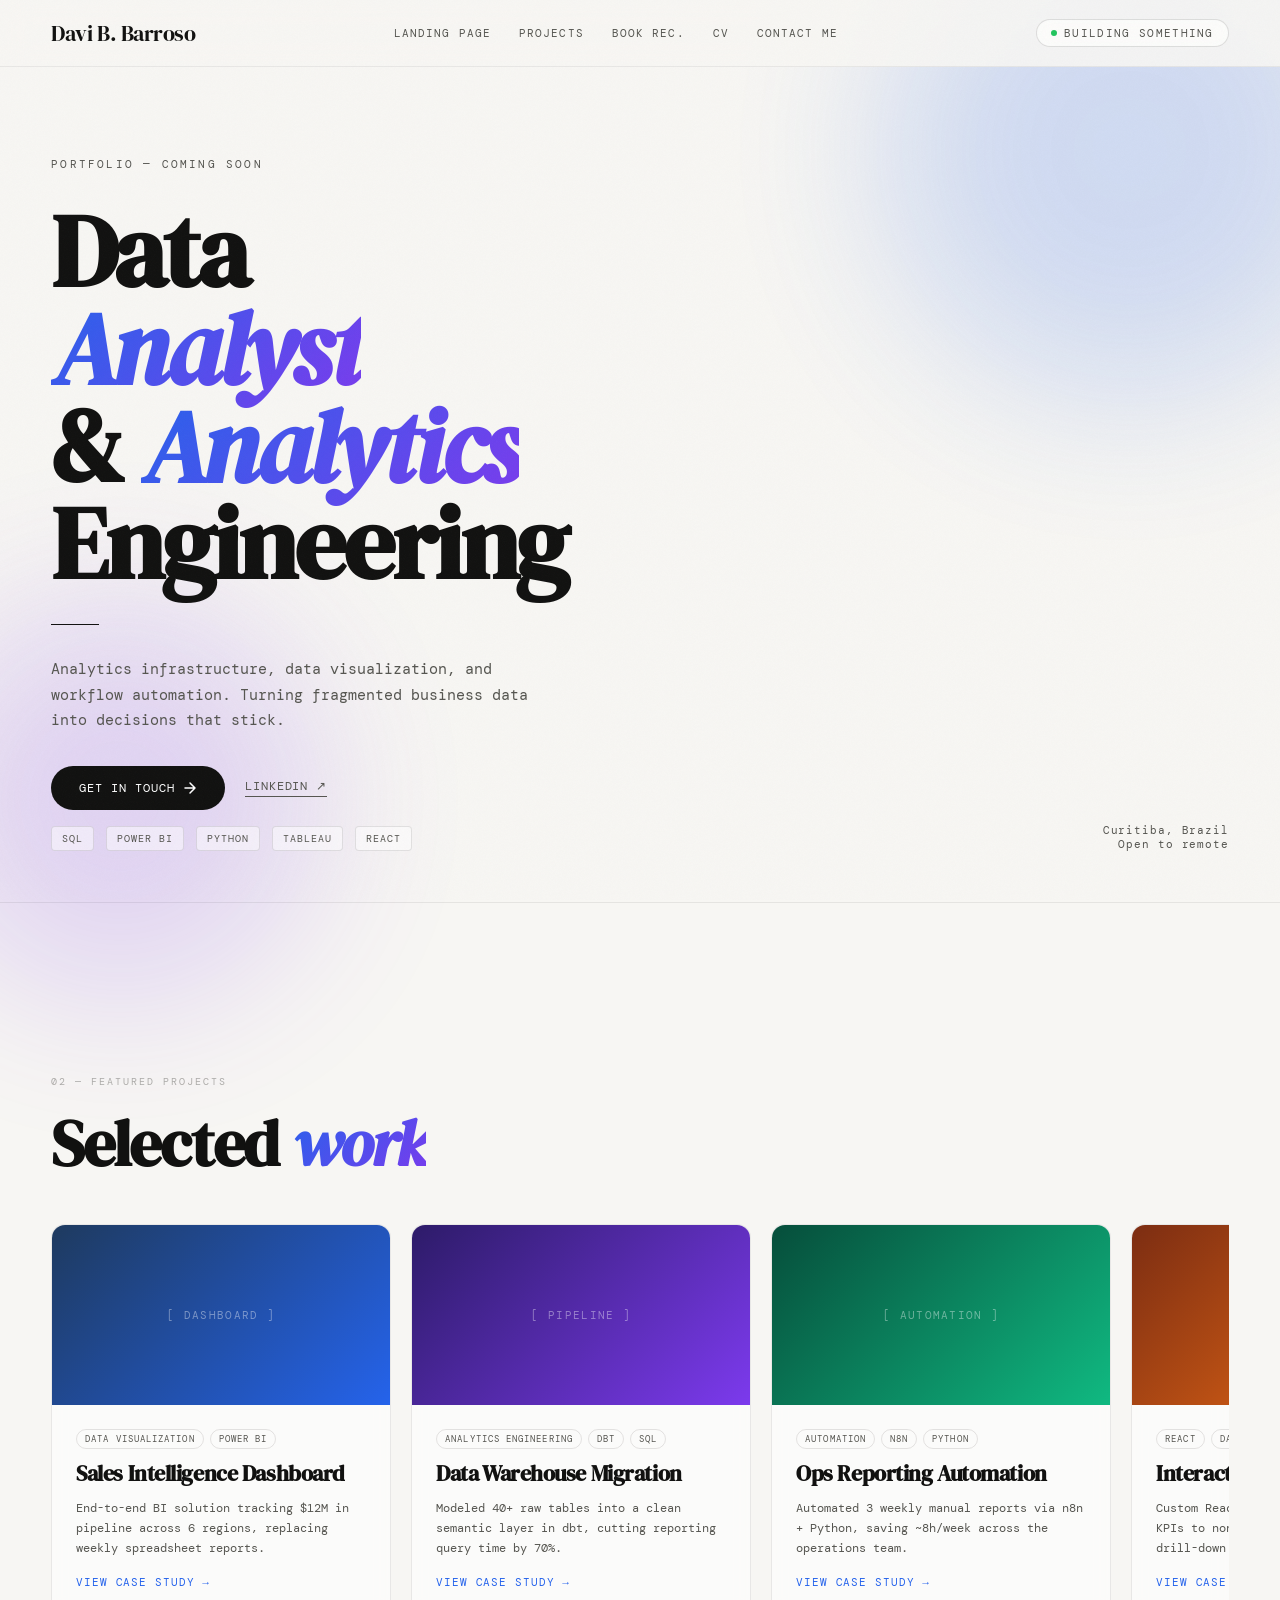
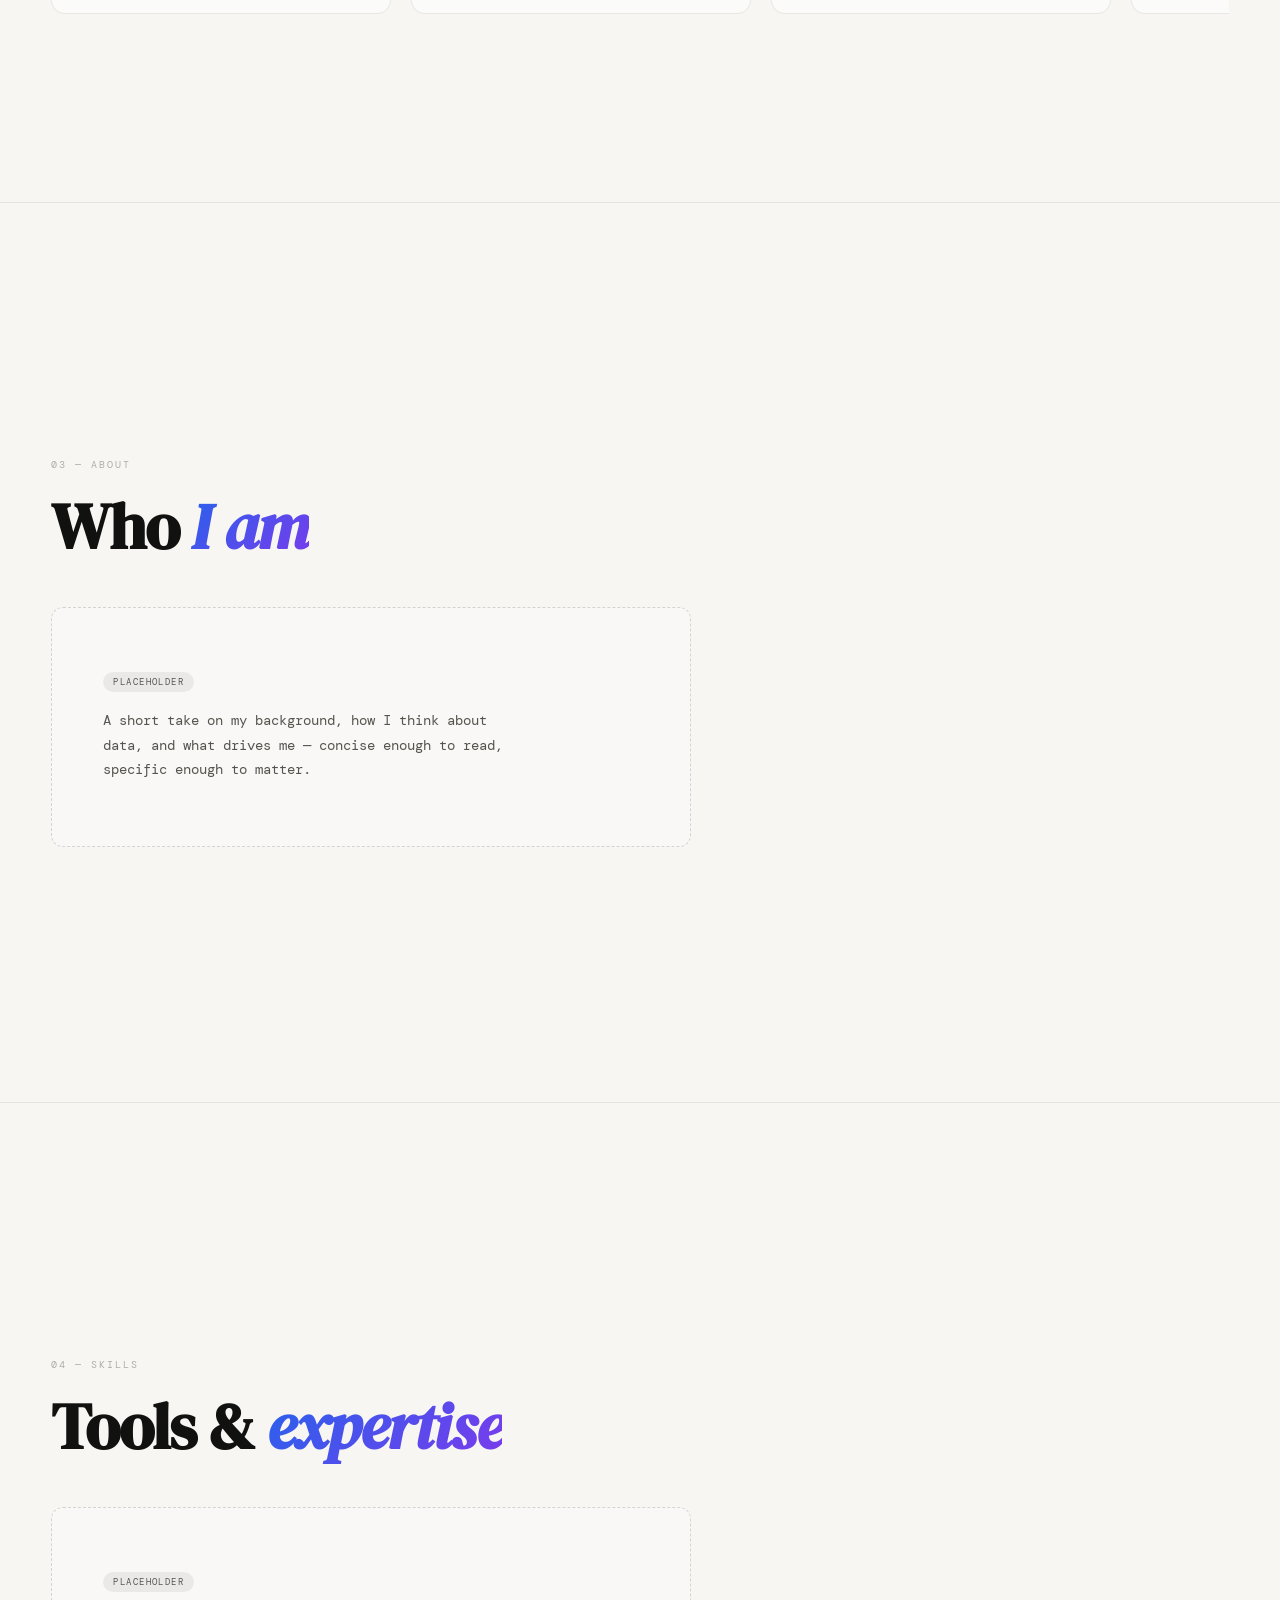
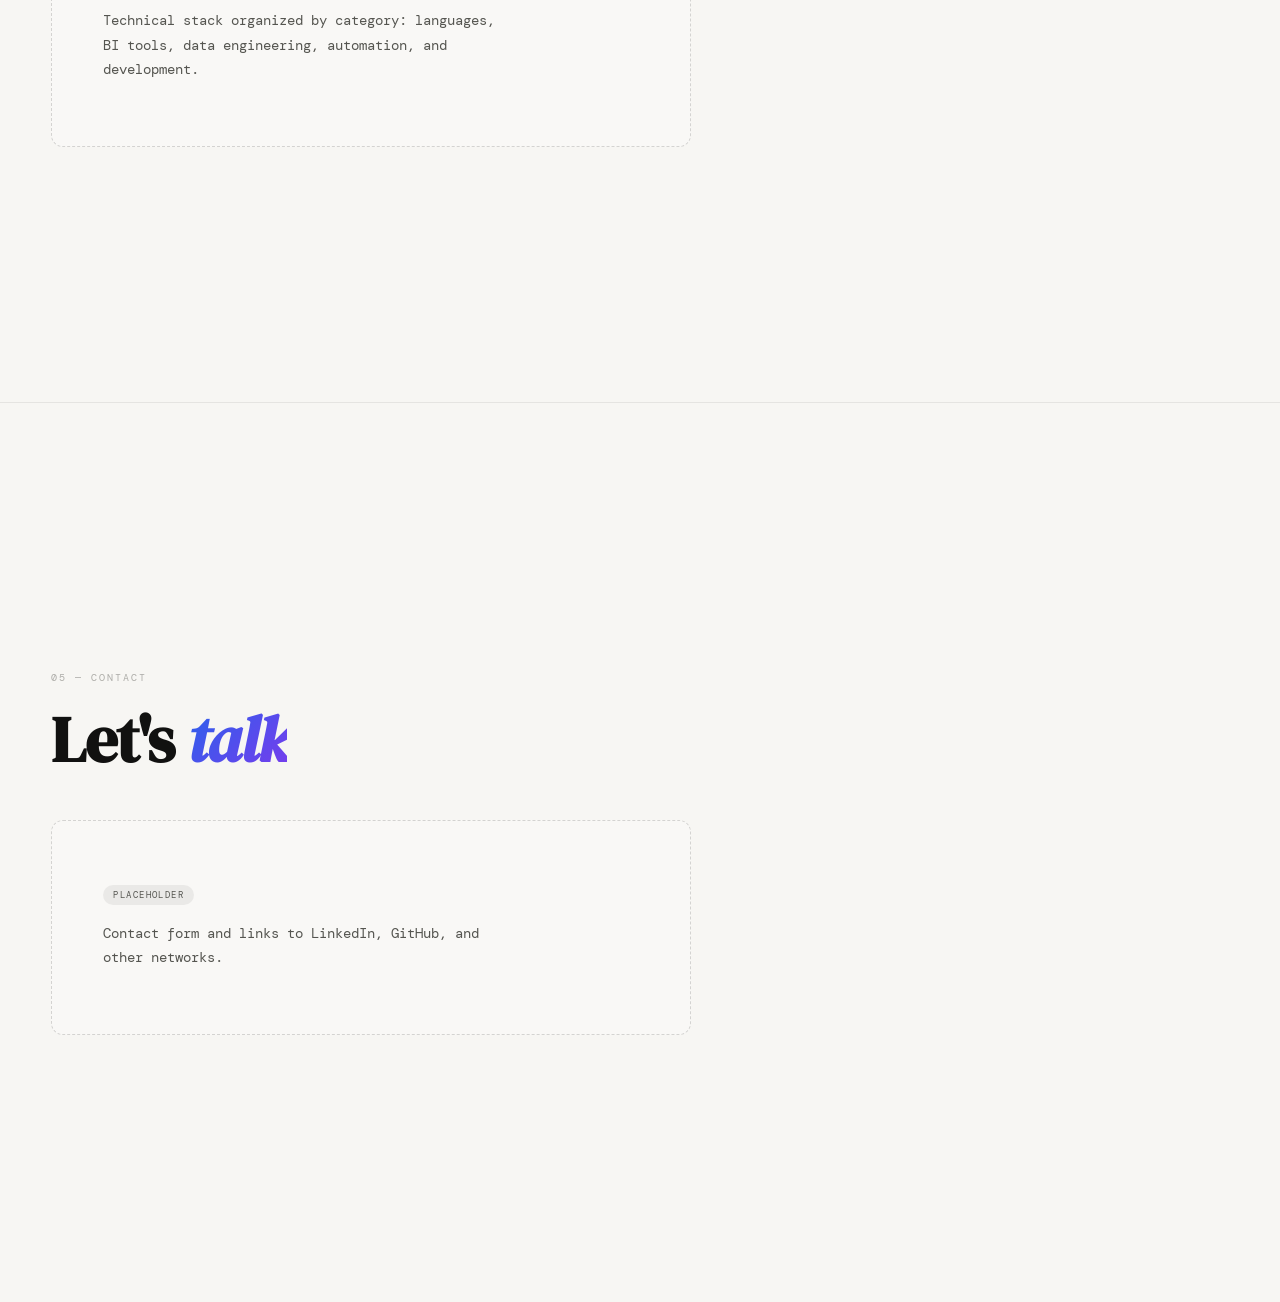
==== index.html @ f888a4ce "Add landing page sections and cards for selected work Add landing page sections and cards for select" ====
<!DOCTYPE html>
<html lang="en">
<head>
  <meta charset="UTF-8" />
  <meta name="viewport" content="width=device-width, initial-scale=1.0" />
  <title>Davi Barroso — Data Analyst | Analytics Engineering</title>
  <link href="https://fonts.googleapis.com/css2?family=DM+Serif+Display:ital@0;1&family=DM+Mono:wght@300;400;500&display=swap" rel="stylesheet" />
  <style>
    *, *::before, *::after { box-sizing: border-box; margin: 0; padding: 0; }

    :root {
      --white: #ffffff;
      --off-white: #f7f6f3;
      --ink: #111110;
      --ink-light: #555550;
      --accent: #2563eb;
      --accent-2: #7c3aed;
      --grain: url("data:image/svg+xml,%3Csvg viewBox='0 0 256 256' xmlns='http://www.w3.org/2000/svg'%3E%3Cfilter id='noise'%3E%3CfeTurbulence type='fractalNoise' baseFrequency='0.9' numOctaves='4' stitchTiles='stitch'/%3E%3C/filter%3E%3Crect width='100%25' height='100%25' filter='url(%23noise)' opacity='0.04'/%3E%3C/svg%3E");
    }

    html {
      scroll-behavior: smooth;
    }

    body {
      background: var(--off-white);
      color: var(--ink);
      font-family: 'DM Mono', monospace;
    }

    body::before {
      content: '';
      position: fixed;
      inset: 0;
      background-image: var(--grain);
      background-size: 200px 200px;
      pointer-events: none;
      z-index: 100;
      opacity: 0.6;
    }

    /* Gradient blobs */
    .blob {
      position: fixed;
      border-radius: 50%;
      filter: blur(80px);
      opacity: 0.18;
      animation: drift 12s ease-in-out infinite alternate;
      pointer-events: none;
    }
    .blob-1 {
      width: 500px; height: 500px;
      background: var(--accent);
      top: -100px; right: -100px;
      animation-delay: 0s;
    }
    .blob-2 {
      width: 400px; height: 400px;
      background: var(--accent-2);
      bottom: -100px; left: -80px;
      animation-delay: -4s;
    }
    @keyframes drift {
      from { transform: translate(0, 0) scale(1); }
      to   { transform: translate(40px, 30px) scale(1.08); }
    }

    /* ─── Header (sticky) ─── */
    header {
      position: sticky;
      top: 0;
      z-index: 50;
      display: flex;
      justify-content: space-between;
      align-items: center;
      padding: 18px clamp(24px, 4vw, 56px);
      background: rgba(247, 246, 243, 0.88);
      backdrop-filter: blur(14px);
      -webkit-backdrop-filter: blur(14px);
      border-bottom: 1px solid rgba(0,0,0,0.06);
      opacity: 0;
      animation: fadeUp 0.8s ease forwards 0.2s;
    }

    .logo {
      font-family: 'DM Serif Display', serif;
      font-size: clamp(18px, 2.5vw, 22px);
      letter-spacing: -0.02em;
      color: var(--ink);
      flex-shrink: 0;
      text-decoration: none;
    }

    /* Navbar */
    .nav {
      display: flex;
      align-items: center;
      gap: 2px;
    }

    .nav-link {
      font-size: 11px;
      letter-spacing: 0.1em;
      text-transform: uppercase;
      color: var(--ink-light);
      text-decoration: none;
      padding: 7px 13px;
      border-radius: 6px;
      transition: color 0.2s ease, background 0.2s ease;
      white-space: nowrap;
    }

    .nav-link:hover {
      color: var(--ink);
      background: rgba(0,0,0,0.05);
    }

    .status-pill {
      display: flex;
      align-items: center;
      gap: 7px;
      font-size: 11px;
      letter-spacing: 0.12em;
      text-transform: uppercase;
      color: var(--ink-light);
      padding: 6px 14px;
      border: 1px solid rgba(0,0,0,0.12);
      border-radius: 100px;
      background: rgba(255,255,255,0.6);
      backdrop-filter: blur(8px);
      flex-shrink: 0;
    }

    .dot {
      width: 6px; height: 6px;
      border-radius: 50%;
      background: #22c55e;
      animation: pulse 2s ease-in-out infinite;
    }
    @keyframes pulse {
      0%, 100% { opacity: 1; transform: scale(1); }
      50% { opacity: 0.5; transform: scale(0.8); }
    }

    /* ─── Hero ─── */
    #hero {
      min-height: calc(100vh - 65px);
      display: grid;
      grid-template-rows: 1fr auto;
      padding: clamp(40px, 6vw, 80px) clamp(24px, 4vw, 56px) clamp(24px, 4vw, 56px);
      position: relative;
      z-index: 1;
    }

    main {
      display: flex;
      flex-direction: column;
      justify-content: center;
      gap: 32px;
      max-width: 780px;
    }

    .eyebrow {
      font-size: 11px;
      letter-spacing: 0.2em;
      text-transform: uppercase;
      color: var(--ink-light);
      opacity: 0;
      animation: fadeUp 0.8s ease forwards 0.5s;
    }

    .headline {
      font-family: 'DM Serif Display', serif;
      font-size: clamp(52px, 8vw, 110px);
      line-height: 0.95;
      letter-spacing: -0.03em;
      color: var(--ink);
      opacity: 0;
      animation: fadeUp 0.9s ease forwards 0.7s;
    }

    .headline em {
      font-style: italic;
      background: linear-gradient(135deg, var(--accent), var(--accent-2));
      -webkit-background-clip: text;
      -webkit-text-fill-color: transparent;
      background-clip: text;
    }

    .description {
      font-size: clamp(13px, 1.4vw, 15px);
      line-height: 1.7;
      color: var(--ink-light);
      max-width: 480px;
      opacity: 0;
      animation: fadeUp 0.8s ease forwards 0.95s;
    }

    .cta-row {
      display: flex;
      align-items: center;
      gap: 20px;
      flex-wrap: wrap;
      opacity: 0;
      animation: fadeUp 0.8s ease forwards 1.15s;
    }

    .btn-primary {
      display: inline-flex;
      align-items: center;
      gap: 8px;
      padding: 14px 28px;
      background: var(--ink);
      color: var(--white);
      font-family: 'DM Mono', monospace;
      font-size: 12px;
      letter-spacing: 0.08em;
      text-transform: uppercase;
      text-decoration: none;
      border-radius: 100px;
      transition: transform 0.2s ease, background 0.2s ease;
    }
    .btn-primary:hover {
      background: var(--accent);
      transform: translateY(-2px);
    }
    .btn-primary svg { transition: transform 0.2s ease; }
    .btn-primary:hover svg { transform: translateX(3px); }

    .linkedin-link {
      font-size: 12px;
      letter-spacing: 0.08em;
      text-transform: uppercase;
      color: var(--ink-light);
      text-decoration: none;
      border-bottom: 1px solid currentColor;
      padding-bottom: 2px;
      transition: color 0.2s ease;
    }
    .linkedin-link:hover { color: var(--accent); }

    .hero-footer {
      display: flex;
      justify-content: space-between;
      align-items: flex-end;
      opacity: 0;
      animation: fadeUp 0.8s ease forwards 1.4s;
    }

    .stack-list {
      display: flex;
      gap: 12px;
      flex-wrap: wrap;
    }

    .tag {
      font-size: 10px;
      letter-spacing: 0.1em;
      text-transform: uppercase;
      color: var(--ink-light);
      padding: 5px 10px;
      border: 1px solid rgba(0,0,0,0.1);
      border-radius: 4px;
      background: rgba(255,255,255,0.5);
    }

    .location {
      font-size: 11px;
      letter-spacing: 0.08em;
      color: var(--ink-light);
      text-align: right;
    }

    .divider {
      width: 48px;
      height: 1px;
      background: var(--ink);
      opacity: 0;
      animation: fadeUp 0.8s ease forwards 0.85s;
    }

    @keyframes fadeUp {
      from { opacity: 0; transform: translateY(20px); }
      to   { opacity: 1; transform: translateY(0); }
    }

    /* ─── Sections (placeholders) ─── */
    .section {
      min-height: 100vh;
      padding: clamp(64px, 8vw, 120px) clamp(24px, 4vw, 56px);
      border-top: 1px solid rgba(0,0,0,0.07);
      display: flex;
      flex-direction: column;
      justify-content: center;
      position: relative;
      z-index: 1;
    }

    .section-eyebrow {
      font-size: 10px;
      letter-spacing: 0.2em;
      text-transform: uppercase;
      color: var(--ink-light);
      opacity: 0.45;
      margin-bottom: 24px;
    }

    .section-title {
      font-family: 'DM Serif Display', serif;
      font-size: clamp(36px, 5vw, 72px);
      letter-spacing: -0.02em;
      line-height: 1;
      color: var(--ink);
      margin-bottom: 48px;
    }

    .section-title em {
      font-style: italic;
      background: linear-gradient(135deg, var(--accent), var(--accent-2));
      -webkit-background-clip: text;
      -webkit-text-fill-color: transparent;
      background-clip: text;
    }

    .placeholder-box {
      border: 1px dashed rgba(0,0,0,0.15);
      border-radius: 12px;
      padding: clamp(40px, 5vw, 72px) clamp(28px, 4vw, 52px);
      display: flex;
      flex-direction: column;
      align-items: flex-start;
      gap: 16px;
      max-width: 640px;
      background: rgba(255,255,255,0.25);
    }

    .placeholder-badge {
      font-size: 9px;
      letter-spacing: 0.16em;
      text-transform: uppercase;
      color: var(--ink-light);
      background: rgba(0,0,0,0.06);
      padding: 4px 10px;
      border-radius: 100px;
    }

    .placeholder-desc {
      font-size: clamp(12px, 1.3vw, 14px);
      line-height: 1.75;
      color: var(--ink-light);
      max-width: 400px;
    }

    /* ─── Project Cards ─── */
    .section-projects {
      overflow: hidden;
    }

    .projects-track {
      display: flex;
      gap: 20px;
      overflow-x: auto;
      scroll-snap-type: x mandatory;
      -webkit-overflow-scrolling: touch;
      padding-bottom: 16px;
      cursor: grab;
    }

    .projects-track:active {
      cursor: grabbing;
    }

    .projects-track::-webkit-scrollbar {
      height: 3px;
    }

    .projects-track::-webkit-scrollbar-track {
      background: rgba(0,0,0,0.05);
      border-radius: 2px;
    }

    .projects-track::-webkit-scrollbar-thumb {
      background: rgba(0,0,0,0.2);
      border-radius: 2px;
    }

    .project-card {
      flex: 0 0 340px;
      scroll-snap-align: start;
      border-radius: 14px;
      border: 1px solid rgba(0,0,0,0.08);
      background: rgba(255,255,255,0.55);
      backdrop-filter: blur(8px);
      overflow: hidden;
      transition: transform 0.25s ease, box-shadow 0.25s ease;
    }

    .project-card:hover {
      transform: translateY(-4px);
      box-shadow: 0 16px 40px rgba(0,0,0,0.1);
    }

    .project-card-top {
      height: 180px;
      display: flex;
      align-items: center;
      justify-content: center;
    }

    .project-placeholder-img {
      font-size: 11px;
      letter-spacing: 0.12em;
      text-transform: uppercase;
      color: rgba(255,255,255,0.4);
    }

    .project-card-body {
      padding: 24px;
      display: flex;
      flex-direction: column;
      gap: 12px;
    }

    .project-meta {
      display: flex;
      gap: 6px;
      flex-wrap: wrap;
    }

    .project-tag {
      font-size: 9px;
      letter-spacing: 0.12em;
      text-transform: uppercase;
      color: var(--ink-light);
      padding: 3px 8px;
      border: 1px solid rgba(0,0,0,0.1);
      border-radius: 100px;
    }

    .project-name {
      font-family: 'DM Serif Display', serif;
      font-size: 22px;
      letter-spacing: -0.02em;
      line-height: 1.1;
      color: var(--ink);
    }

    .project-desc {
      font-size: 12px;
      line-height: 1.7;
      color: var(--ink-light);
    }

    .project-link {
      font-size: 11px;
      letter-spacing: 0.08em;
      text-transform: uppercase;
      color: var(--accent);
      text-decoration: none;
      margin-top: 4px;
      transition: opacity 0.2s ease;
    }

    .project-link:hover {
      opacity: 0.7;
    }

    /* ─── Responsive ─── */
    @media (max-width: 768px) {
      .nav { display: none; }
    }

    @media (max-width: 600px) {
      .headline { font-size: clamp(42px, 13vw, 72px); }
      .hero-footer { flex-direction: column; gap: 16px; align-items: flex-start; }
      .location { text-align: left; }
    }
  </style>
</head>
<body>
  <div class="blob blob-1"></div>
  <div class="blob blob-2"></div>

  <header>
    <a href="#hero" class="logo">Davi B. Barroso</a>

    <nav class="nav">
      <a href="#hero" class="nav-link">Landing Page</a>
      <a href="#projects" class="nav-link">Projects</a>
      <a href="#books" class="nav-link">Book Rec.</a>
      <a href="#cv" class="nav-link">CV</a>
      <a href="#contact" class="nav-link">Contact Me</a>
    </nav>

    <div class="status-pill">
      <span class="dot"></span>
      Building something
    </div>
  </header>

  <!-- 01 · Hero -->
  <section id="hero">
    <main>
      <p class="eyebrow">Portfolio — Coming Soon</p>
      <h1 class="headline">Data<br><em>Analyst</em><br>& <em>Analytics</em><br>Engineering</h1>
      <div class="divider"></div>
      <p class="description">
        Analytics infrastructure, data visualization, and workflow automation.
        Turning fragmented business data into decisions that stick.
      </p>
      <div class="cta-row">
        <a href="mailto:davi@davibarroso.com" class="btn-primary">
          Get in touch
          <svg width="14" height="14" viewBox="0 0 14 14" fill="none">
            <path d="M2 7h10M7 2l5 5-5 5" stroke="currentColor" stroke-width="1.5" stroke-linecap="round" stroke-linejoin="round"/>
          </svg>
        </a>
        <a href="https://linkedin.com/in/davibb" class="linkedin-link" target="_blank">
          LinkedIn ↗
        </a>
      </div>
    </main>

    <footer class="hero-footer">
      <div class="stack-list">
        <span class="tag">SQL</span>
        <span class="tag">Power BI</span>
        <span class="tag">Python</span>
        <span class="tag">Tableau</span>
        <span class="tag">React</span>
      </div>
      <div class="location">
        Curitiba, Brazil<br>Open to remote
      </div>
    </footer>
  </section>

  <!-- 02 · Featured Projects -->
  <section id="highlights" class="section section-projects">
    <p class="section-eyebrow">02 — Featured Projects</p>
    <h2 class="section-title">Selected <em>work</em></h2>

    <div class="projects-track">

      <article class="project-card">
        <div class="project-card-top" style="background: linear-gradient(135deg, #1e3a5f 0%, #2563eb 100%);">
          <span class="project-placeholder-img">[ dashboard ]</span>
        </div>
        <div class="project-card-body">
          <div class="project-meta">
            <span class="project-tag">Data Visualization</span>
            <span class="project-tag">Power BI</span>
          </div>
          <h3 class="project-name">Sales Intelligence Dashboard</h3>
          <p class="project-desc">End-to-end BI solution tracking $12M in pipeline across 6 regions, replacing weekly spreadsheet reports.</p>
          <a href="#" class="project-link">View case study →</a>
        </div>
      </article>

      <article class="project-card">
        <div class="project-card-top" style="background: linear-gradient(135deg, #2d1b69 0%, #7c3aed 100%);">
          <span class="project-placeholder-img">[ pipeline ]</span>
        </div>
        <div class="project-card-body">
          <div class="project-meta">
            <span class="project-tag">Analytics Engineering</span>
            <span class="project-tag">dbt</span>
            <span class="project-tag">SQL</span>
          </div>
          <h3 class="project-name">Data Warehouse Migration</h3>
          <p class="project-desc">Modeled 40+ raw tables into a clean semantic layer in dbt, cutting reporting query time by 70%.</p>
          <a href="#" class="project-link">View case study →</a>
        </div>
      </article>

      <article class="project-card">
        <div class="project-card-top" style="background: linear-gradient(135deg, #064e3b 0%, #10b981 100%);">
          <span class="project-placeholder-img">[ automation ]</span>
        </div>
        <div class="project-card-body">
          <div class="project-meta">
            <span class="project-tag">Automation</span>
            <span class="project-tag">n8n</span>
            <span class="project-tag">Python</span>
          </div>
          <h3 class="project-name">Ops Reporting Automation</h3>
          <p class="project-desc">Automated 3 weekly manual reports via n8n + Python, saving ~8h/week across the operations team.</p>
          <a href="#" class="project-link">View case study →</a>
        </div>
      </article>

      <article class="project-card">
        <div class="project-card-top" style="background: linear-gradient(135deg, #7c2d12 0%, #f97316 100%);">
          <span class="project-placeholder-img">[ web app ]</span>
        </div>
        <div class="project-card-body">
          <div class="project-meta">
            <span class="project-tag">React</span>
            <span class="project-tag">Data Viz</span>
          </div>
          <h3 class="project-name">Interactive Analytics Portal</h3>
          <p class="project-desc">Custom React dashboard exposing internal KPIs to non-technical stakeholders with drill-down filters.</p>
          <a href="#" class="project-link">View case study →</a>
        </div>
      </article>

    </div>
  </section>

  <!-- 03 · About -->
  <section id="about" class="section">
    <p class="section-eyebrow">03 — About</p>
    <h2 class="section-title">Who <em>I am</em></h2>
    <div class="placeholder-box">
      <span class="placeholder-badge">Placeholder</span>
      <p class="placeholder-desc">
        A short take on my background, how I think about data, and what
        drives me — concise enough to read, specific enough to matter.
      </p>
    </div>
  </section>

  <!-- 04 · Skills -->
  <section id="skills" class="section">
    <p class="section-eyebrow">04 — Skills</p>
    <h2 class="section-title">Tools & <em>expertise</em></h2>
    <div class="placeholder-box">
      <span class="placeholder-badge">Placeholder</span>
      <p class="placeholder-desc">
        Technical stack organized by category: languages, BI tools,
        data engineering, automation, and development.
      </p>
    </div>
  </section>

  <!-- 05 · Contact -->
  <section id="contact" class="section">
    <p class="section-eyebrow">05 — Contact</p>
    <h2 class="section-title">Let's <em>talk</em></h2>
    <div class="placeholder-box">
      <span class="placeholder-badge">Placeholder</span>
      <p class="placeholder-desc">
        Contact form and links to LinkedIn, GitHub, and other networks.
      </p>
    </div>
  </section>

</body>
</html>
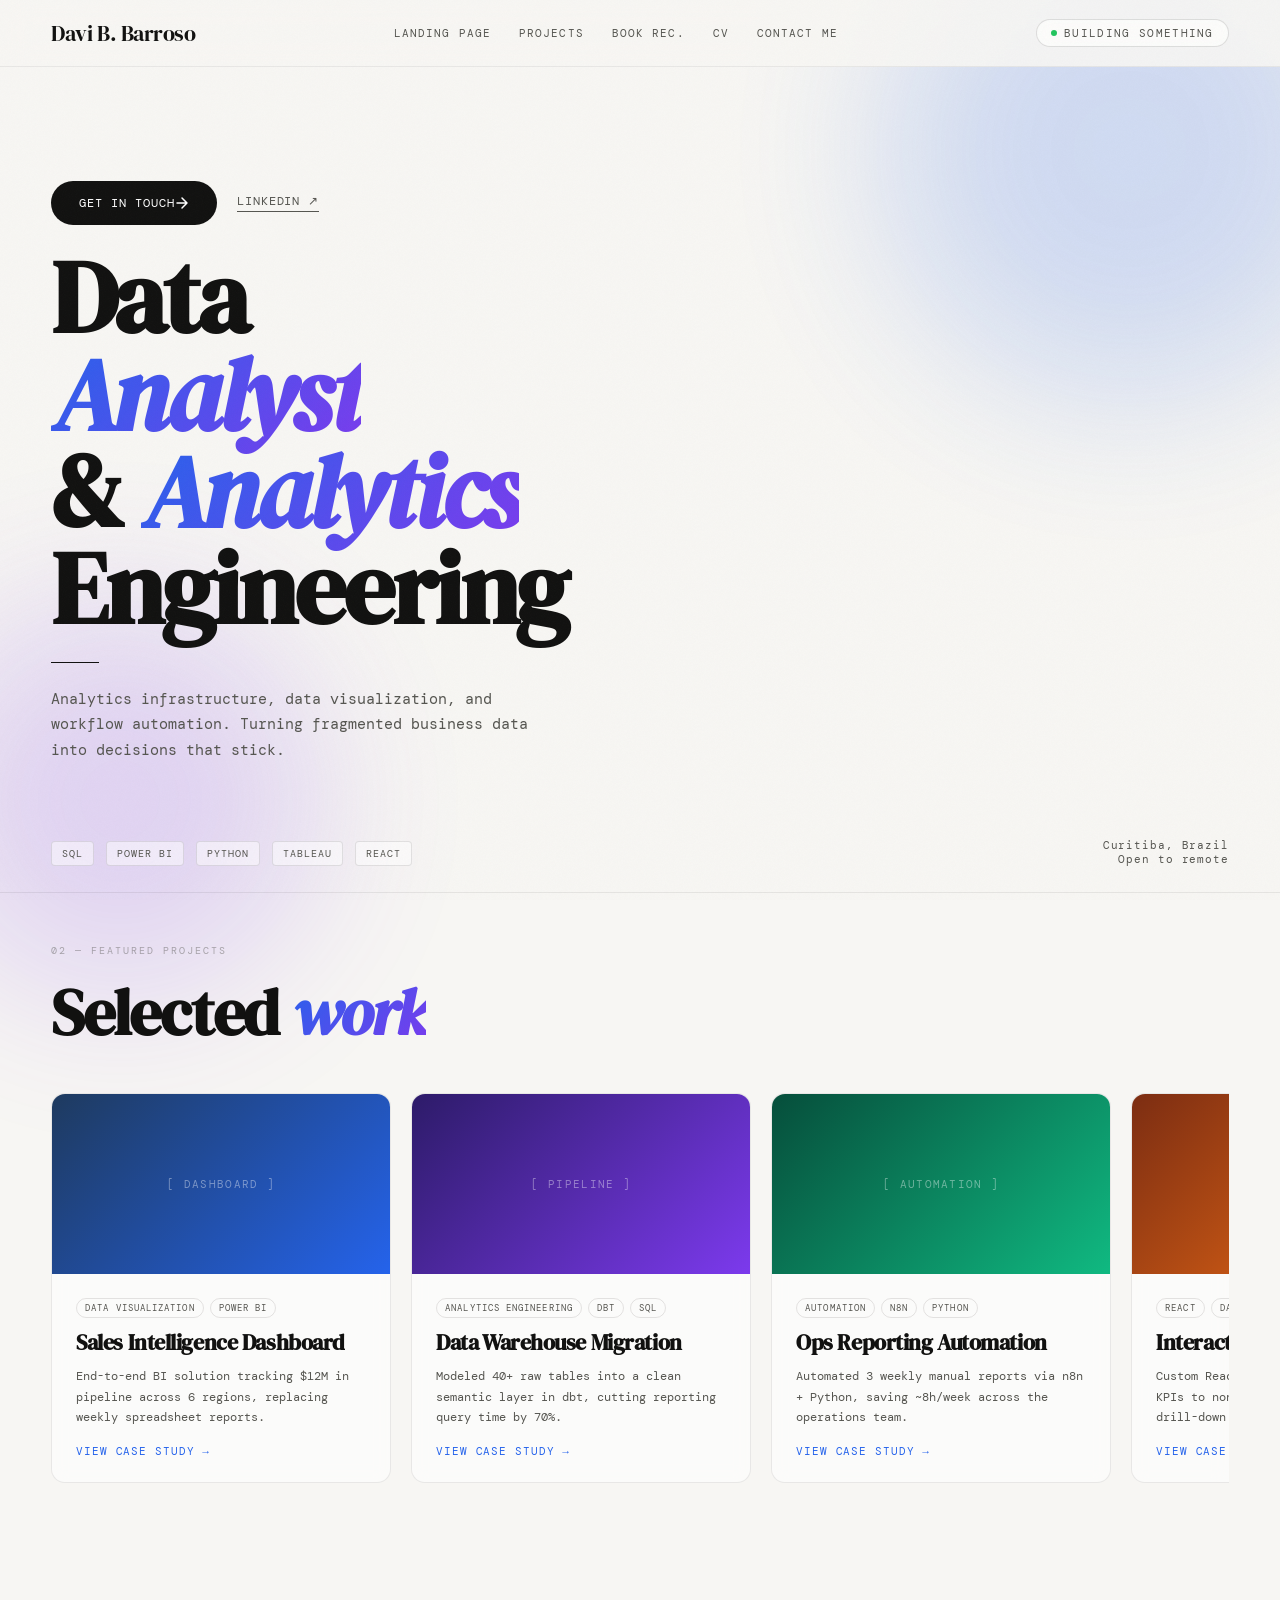
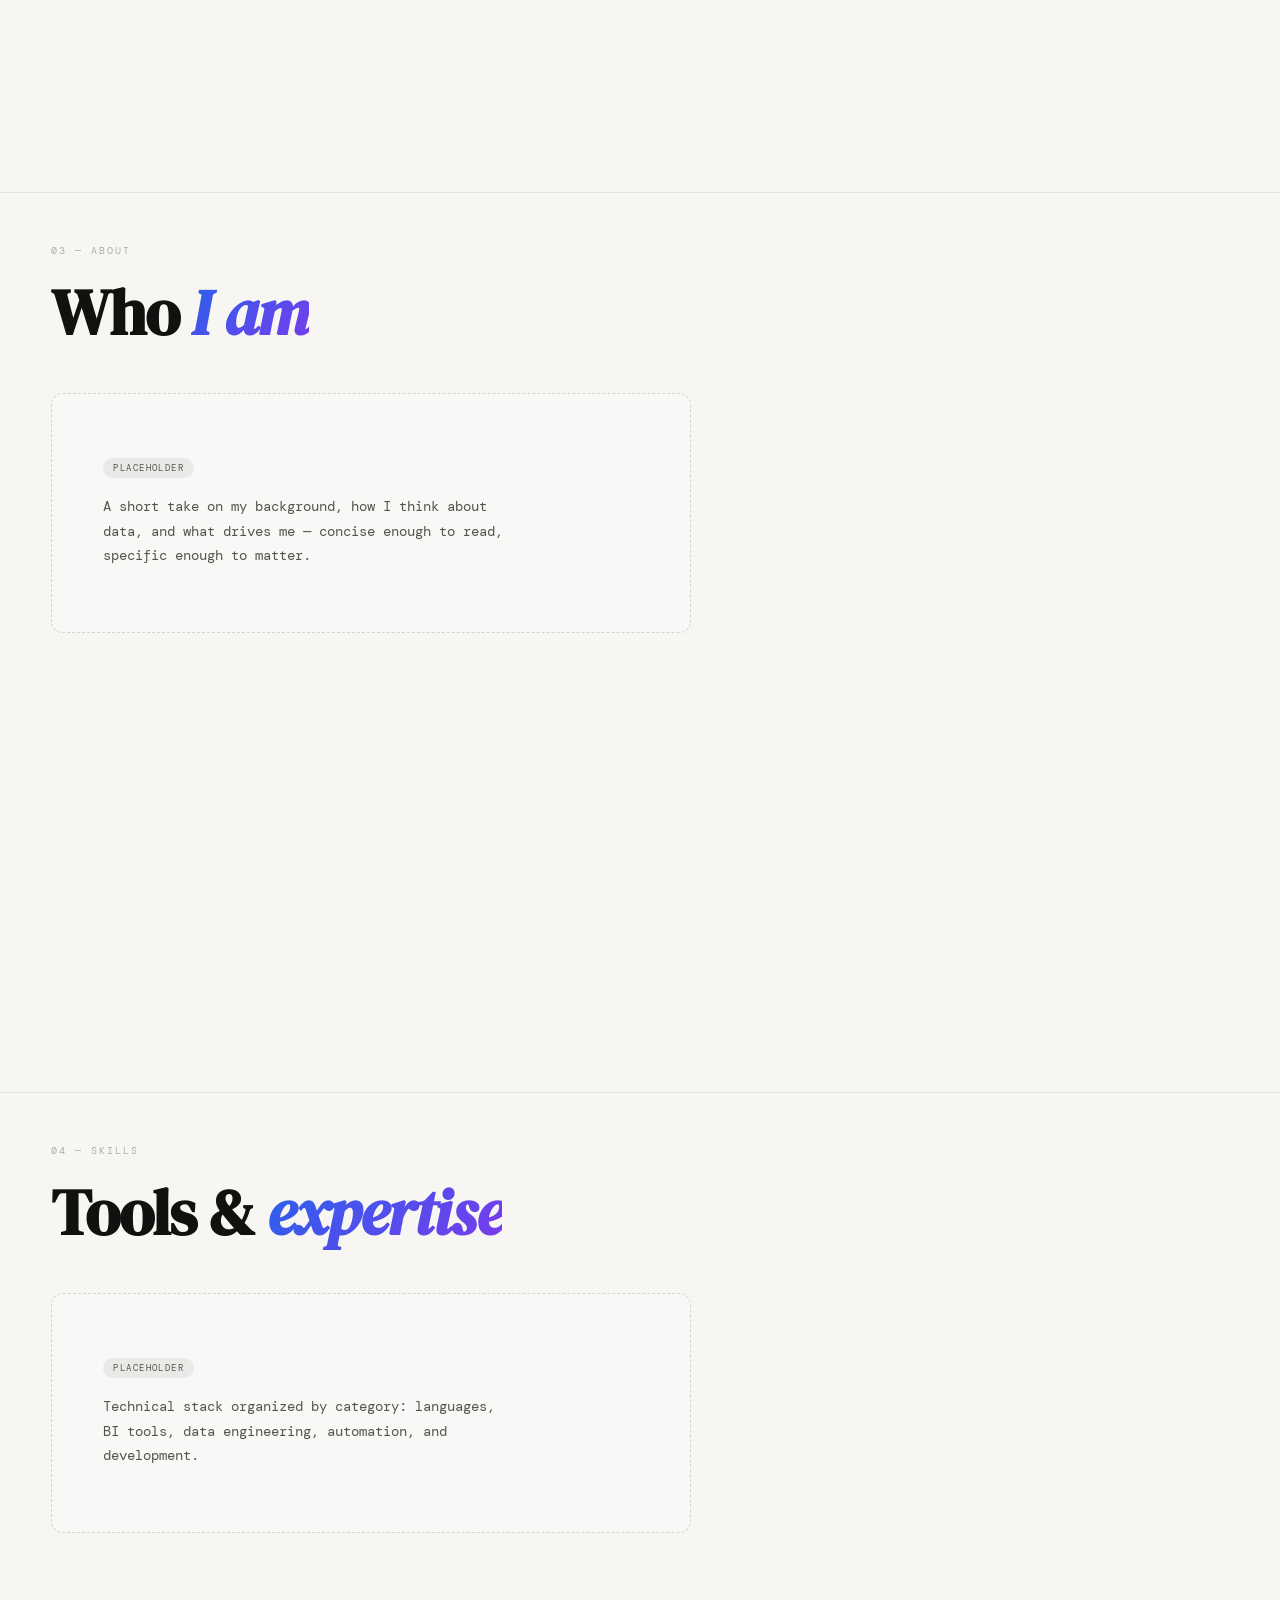
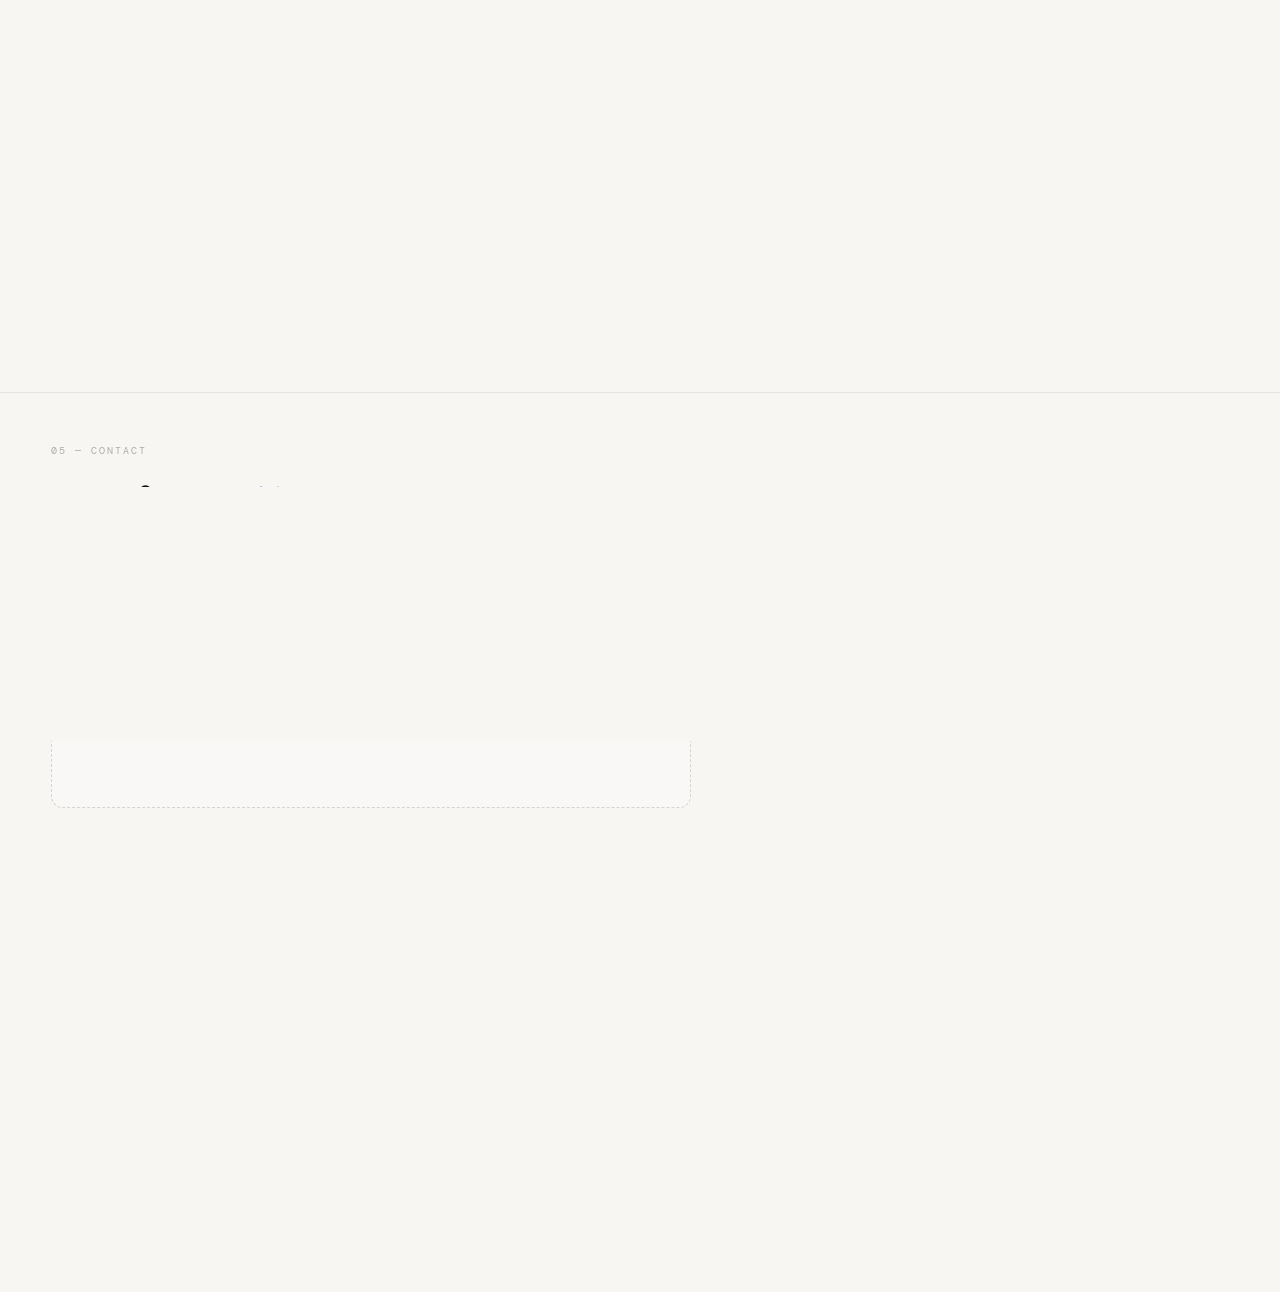
==== commit 3bd44dd0: "Main structure of the landing page" ====
--- a/index.html
+++ b/index.html
@@ -5,477 +5,7 @@
   <meta name="viewport" content="width=device-width, initial-scale=1.0" />
   <title>Davi Barroso — Data Analyst | Analytics Engineering</title>
   <link href="https://fonts.googleapis.com/css2?family=DM+Serif+Display:ital@0;1&family=DM+Mono:wght@300;400;500&display=swap" rel="stylesheet" />
-  <style>
-    *, *::before, *::after { box-sizing: border-box; margin: 0; padding: 0; }
-
-    :root {
-      --white: #ffffff;
-      --off-white: #f7f6f3;
-      --ink: #111110;
-      --ink-light: #555550;
-      --accent: #2563eb;
-      --accent-2: #7c3aed;
-      --grain: url("data:image/svg+xml,%3Csvg viewBox='0 0 256 256' xmlns='http://www.w3.org/2000/svg'%3E%3Cfilter id='noise'%3E%3CfeTurbulence type='fractalNoise' baseFrequency='0.9' numOctaves='4' stitchTiles='stitch'/%3E%3C/filter%3E%3Crect width='100%25' height='100%25' filter='url(%23noise)' opacity='0.04'/%3E%3C/svg%3E");
-    }
-
-    html {
-      scroll-behavior: smooth;
-    }
-
-    body {
-      background: var(--off-white);
-      color: var(--ink);
-      font-family: 'DM Mono', monospace;
-    }
-
-    body::before {
-      content: '';
-      position: fixed;
-      inset: 0;
-      background-image: var(--grain);
-      background-size: 200px 200px;
-      pointer-events: none;
-      z-index: 100;
-      opacity: 0.6;
-    }
-
-    /* Gradient blobs */
-    .blob {
-      position: fixed;
-      border-radius: 50%;
-      filter: blur(80px);
-      opacity: 0.18;
-      animation: drift 12s ease-in-out infinite alternate;
-      pointer-events: none;
-    }
-    .blob-1 {
-      width: 500px; height: 500px;
-      background: var(--accent);
-      top: -100px; right: -100px;
-      animation-delay: 0s;
-    }
-    .blob-2 {
-      width: 400px; height: 400px;
-      background: var(--accent-2);
-      bottom: -100px; left: -80px;
-      animation-delay: -4s;
-    }
-    @keyframes drift {
-      from { transform: translate(0, 0) scale(1); }
-      to   { transform: translate(40px, 30px) scale(1.08); }
-    }
-
-    /* ─── Header (sticky) ─── */
-    header {
-      position: sticky;
-      top: 0;
-      z-index: 50;
-      display: flex;
-      justify-content: space-between;
-      align-items: center;
-      padding: 18px clamp(24px, 4vw, 56px);
-      background: rgba(247, 246, 243, 0.88);
-      backdrop-filter: blur(14px);
-      -webkit-backdrop-filter: blur(14px);
-      border-bottom: 1px solid rgba(0,0,0,0.06);
-      opacity: 0;
-      animation: fadeUp 0.8s ease forwards 0.2s;
-    }
-
-    .logo {
-      font-family: 'DM Serif Display', serif;
-      font-size: clamp(18px, 2.5vw, 22px);
-      letter-spacing: -0.02em;
-      color: var(--ink);
-      flex-shrink: 0;
-      text-decoration: none;
-    }
-
-    /* Navbar */
-    .nav {
-      display: flex;
-      align-items: center;
-      gap: 2px;
-    }
-
-    .nav-link {
-      font-size: 11px;
-      letter-spacing: 0.1em;
-      text-transform: uppercase;
-      color: var(--ink-light);
-      text-decoration: none;
-      padding: 7px 13px;
-      border-radius: 6px;
-      transition: color 0.2s ease, background 0.2s ease;
-      white-space: nowrap;
-    }
-
-    .nav-link:hover {
-      color: var(--ink);
-      background: rgba(0,0,0,0.05);
-    }
-
-    .status-pill {
-      display: flex;
-      align-items: center;
-      gap: 7px;
-      font-size: 11px;
-      letter-spacing: 0.12em;
-      text-transform: uppercase;
-      color: var(--ink-light);
-      padding: 6px 14px;
-      border: 1px solid rgba(0,0,0,0.12);
-      border-radius: 100px;
-      background: rgba(255,255,255,0.6);
-      backdrop-filter: blur(8px);
-      flex-shrink: 0;
-    }
-
-    .dot {
-      width: 6px; height: 6px;
-      border-radius: 50%;
-      background: #22c55e;
-      animation: pulse 2s ease-in-out infinite;
-    }
-    @keyframes pulse {
-      0%, 100% { opacity: 1; transform: scale(1); }
-      50% { opacity: 0.5; transform: scale(0.8); }
-    }
-
-    /* ─── Hero ─── */
-    #hero {
-      min-height: calc(100vh - 65px);
-      display: grid;
-      grid-template-rows: 1fr auto;
-      padding: clamp(40px, 6vw, 80px) clamp(24px, 4vw, 56px) clamp(24px, 4vw, 56px);
-      position: relative;
-      z-index: 1;
-    }
-
-    main {
-      display: flex;
-      flex-direction: column;
-      justify-content: center;
-      gap: 32px;
-      max-width: 780px;
-    }
-
-    .eyebrow {
-      font-size: 11px;
-      letter-spacing: 0.2em;
-      text-transform: uppercase;
-      color: var(--ink-light);
-      opacity: 0;
-      animation: fadeUp 0.8s ease forwards 0.5s;
-    }
-
-    .headline {
-      font-family: 'DM Serif Display', serif;
-      font-size: clamp(52px, 8vw, 110px);
-      line-height: 0.95;
-      letter-spacing: -0.03em;
-      color: var(--ink);
-      opacity: 0;
-      animation: fadeUp 0.9s ease forwards 0.7s;
-    }
-
-    .headline em {
-      font-style: italic;
-      background: linear-gradient(135deg, var(--accent), var(--accent-2));
-      -webkit-background-clip: text;
-      -webkit-text-fill-color: transparent;
-      background-clip: text;
-    }
-
-    .description {
-      font-size: clamp(13px, 1.4vw, 15px);
-      line-height: 1.7;
-      color: var(--ink-light);
-      max-width: 480px;
-      opacity: 0;
-      animation: fadeUp 0.8s ease forwards 0.95s;
-    }
-
-    .cta-row {
-      display: flex;
-      align-items: center;
-      gap: 20px;
-      flex-wrap: wrap;
-      opacity: 0;
-      animation: fadeUp 0.8s ease forwards 1.15s;
-    }
-
-    .btn-primary {
-      display: inline-flex;
-      align-items: center;
-      gap: 8px;
-      padding: 14px 28px;
-      background: var(--ink);
-      color: var(--white);
-      font-family: 'DM Mono', monospace;
-      font-size: 12px;
-      letter-spacing: 0.08em;
-      text-transform: uppercase;
-      text-decoration: none;
-      border-radius: 100px;
-      transition: transform 0.2s ease, background 0.2s ease;
-    }
-    .btn-primary:hover {
-      background: var(--accent);
-      transform: translateY(-2px);
-    }
-    .btn-primary svg { transition: transform 0.2s ease; }
-    .btn-primary:hover svg { transform: translateX(3px); }
-
-    .linkedin-link {
-      font-size: 12px;
-      letter-spacing: 0.08em;
-      text-transform: uppercase;
-      color: var(--ink-light);
-      text-decoration: none;
-      border-bottom: 1px solid currentColor;
-      padding-bottom: 2px;
-      transition: color 0.2s ease;
-    }
-    .linkedin-link:hover { color: var(--accent); }
-
-    .hero-footer {
-      display: flex;
-      justify-content: space-between;
-      align-items: flex-end;
-      opacity: 0;
-      animation: fadeUp 0.8s ease forwards 1.4s;
-    }
-
-    .stack-list {
-      display: flex;
-      gap: 12px;
-      flex-wrap: wrap;
-    }
-
-    .tag {
-      font-size: 10px;
-      letter-spacing: 0.1em;
-      text-transform: uppercase;
-      color: var(--ink-light);
-      padding: 5px 10px;
-      border: 1px solid rgba(0,0,0,0.1);
-      border-radius: 4px;
-      background: rgba(255,255,255,0.5);
-    }
-
-    .location {
-      font-size: 11px;
-      letter-spacing: 0.08em;
-      color: var(--ink-light);
-      text-align: right;
-    }
-
-    .divider {
-      width: 48px;
-      height: 1px;
-      background: var(--ink);
-      opacity: 0;
-      animation: fadeUp 0.8s ease forwards 0.85s;
-    }
-
-    @keyframes fadeUp {
-      from { opacity: 0; transform: translateY(20px); }
-      to   { opacity: 1; transform: translateY(0); }
-    }
-
-    /* ─── Sections (placeholders) ─── */
-    .section {
-      min-height: 100vh;
-      padding: clamp(64px, 8vw, 120px) clamp(24px, 4vw, 56px);
-      border-top: 1px solid rgba(0,0,0,0.07);
-      display: flex;
-      flex-direction: column;
-      justify-content: center;
-      position: relative;
-      z-index: 1;
-    }
-
-    .section-eyebrow {
-      font-size: 10px;
-      letter-spacing: 0.2em;
-      text-transform: uppercase;
-      color: var(--ink-light);
-      opacity: 0.45;
-      margin-bottom: 24px;
-    }
-
-    .section-title {
-      font-family: 'DM Serif Display', serif;
-      font-size: clamp(36px, 5vw, 72px);
-      letter-spacing: -0.02em;
-      line-height: 1;
-      color: var(--ink);
-      margin-bottom: 48px;
-    }
-
-    .section-title em {
-      font-style: italic;
-      background: linear-gradient(135deg, var(--accent), var(--accent-2));
-      -webkit-background-clip: text;
-      -webkit-text-fill-color: transparent;
-      background-clip: text;
-    }
-
-    .placeholder-box {
-      border: 1px dashed rgba(0,0,0,0.15);
-      border-radius: 12px;
-      padding: clamp(40px, 5vw, 72px) clamp(28px, 4vw, 52px);
-      display: flex;
-      flex-direction: column;
-      align-items: flex-start;
-      gap: 16px;
-      max-width: 640px;
-      background: rgba(255,255,255,0.25);
-    }
-
-    .placeholder-badge {
-      font-size: 9px;
-      letter-spacing: 0.16em;
-      text-transform: uppercase;
-      color: var(--ink-light);
-      background: rgba(0,0,0,0.06);
-      padding: 4px 10px;
-      border-radius: 100px;
-    }
-
-    .placeholder-desc {
-      font-size: clamp(12px, 1.3vw, 14px);
-      line-height: 1.75;
-      color: var(--ink-light);
-      max-width: 400px;
-    }
-
-    /* ─── Project Cards ─── */
-    .section-projects {
-      overflow: hidden;
-    }
-
-    .projects-track {
-      display: flex;
-      gap: 20px;
-      overflow-x: auto;
-      scroll-snap-type: x mandatory;
-      -webkit-overflow-scrolling: touch;
-      padding-bottom: 16px;
-      cursor: grab;
-    }
-
-    .projects-track:active {
-      cursor: grabbing;
-    }
-
-    .projects-track::-webkit-scrollbar {
-      height: 3px;
-    }
-
-    .projects-track::-webkit-scrollbar-track {
-      background: rgba(0,0,0,0.05);
-      border-radius: 2px;
-    }
-
-    .projects-track::-webkit-scrollbar-thumb {
-      background: rgba(0,0,0,0.2);
-      border-radius: 2px;
-    }
-
-    .project-card {
-      flex: 0 0 340px;
-      scroll-snap-align: start;
-      border-radius: 14px;
-      border: 1px solid rgba(0,0,0,0.08);
-      background: rgba(255,255,255,0.55);
-      backdrop-filter: blur(8px);
-      overflow: hidden;
-      transition: transform 0.25s ease, box-shadow 0.25s ease;
-    }
-
-    .project-card:hover {
-      transform: translateY(-4px);
-      box-shadow: 0 16px 40px rgba(0,0,0,0.1);
-    }
-
-    .project-card-top {
-      height: 180px;
-      display: flex;
-      align-items: center;
-      justify-content: center;
-    }
-
-    .project-placeholder-img {
-      font-size: 11px;
-      letter-spacing: 0.12em;
-      text-transform: uppercase;
-      color: rgba(255,255,255,0.4);
-    }
-
-    .project-card-body {
-      padding: 24px;
-      display: flex;
-      flex-direction: column;
-      gap: 12px;
-    }
-
-    .project-meta {
-      display: flex;
-      gap: 6px;
-      flex-wrap: wrap;
-    }
-
-    .project-tag {
-      font-size: 9px;
-      letter-spacing: 0.12em;
-      text-transform: uppercase;
-      color: var(--ink-light);
-      padding: 3px 8px;
-      border: 1px solid rgba(0,0,0,0.1);
-      border-radius: 100px;
-    }
-
-    .project-name {
-      font-family: 'DM Serif Display', serif;
-      font-size: 22px;
-      letter-spacing: -0.02em;
-      line-height: 1.1;
-      color: var(--ink);
-    }
-
-    .project-desc {
-      font-size: 12px;
-      line-height: 1.7;
-      color: var(--ink-light);
-    }
-
-    .project-link {
-      font-size: 11px;
-      letter-spacing: 0.08em;
-      text-transform: uppercase;
-      color: var(--accent);
-      text-decoration: none;
-      margin-top: 4px;
-      transition: opacity 0.2s ease;
-    }
-
-    .project-link:hover {
-      opacity: 0.7;
-    }
-
-    /* ─── Responsive ─── */
-    @media (max-width: 768px) {
-      .nav { display: none; }
-    }
-
-    @media (max-width: 600px) {
-      .headline { font-size: clamp(42px, 13vw, 72px); }
-      .hero-footer { flex-direction: column; gap: 16px; align-items: flex-start; }
-      .location { text-align: left; }
-    }
-  </style>
+  <link rel="stylesheet" href="style.css" />
 </head>
 <body>
   <div class="blob blob-1"></div>
@@ -501,13 +31,6 @@
   <!-- 01 · Hero -->
   <section id="hero">
     <main>
-      <p class="eyebrow">Portfolio — Coming Soon</p>
-      <h1 class="headline">Data<br><em>Analyst</em><br>& <em>Analytics</em><br>Engineering</h1>
-      <div class="divider"></div>
-      <p class="description">
-        Analytics infrastructure, data visualization, and workflow automation.
-        Turning fragmented business data into decisions that stick.
-      </p>
       <div class="cta-row">
         <a href="mailto:davi@davibarroso.com" class="btn-primary">
           Get in touch
@@ -519,6 +42,13 @@
           LinkedIn ↗
         </a>
       </div>
+      <h1 class="headline">Data<br><em>Analyst</em><br>& <em>Analytics</em><br>Engineering</h1>
+      <div class="divider"></div>
+      <p class="description">
+        Analytics infrastructure, data visualization, and workflow automation.
+        Turning fragmented business data into decisions that stick.
+      </p>
+      
     </main>
 
     <footer class="hero-footer">
--- a/style.css
+++ b/style.css
@@ -0,0 +1,469 @@
+*, *::before, *::after { box-sizing: border-box; margin: 0; padding: 0; }
+
+:root {
+  --white: #ffffff;
+  --off-white: #f7f6f3;
+  --ink: #111110;
+  --ink-light: #555550;
+  --accent: #2563eb;
+  --accent-2: #7c3aed;
+  --grain: url("data:image/svg+xml,%3Csvg viewBox='0 0 256 256' xmlns='http://www.w3.org/2000/svg'%3E%3Cfilter id='noise'%3E%3CfeTurbulence type='fractalNoise' baseFrequency='0.9' numOctaves='4' stitchTiles='stitch'/%3E%3C/filter%3E%3Crect width='100%25' height='100%25' filter='url(%23noise)' opacity='0.04'/%3E%3C/svg%3E");
+}
+
+html {
+  scroll-behavior: smooth;
+}
+
+body {
+  background: var(--off-white);
+  color: var(--ink);
+  font-family: 'DM Mono', monospace;
+}
+
+body::before {
+  content: '';
+  position: fixed;
+  inset: 0;
+  background-image: var(--grain);
+  background-size: 200px 200px;
+  pointer-events: none;
+  z-index: 100;
+  opacity: 0.6;
+}
+
+/* Gradient blobs */
+.blob {
+  position: fixed;
+  border-radius: 50%;
+  filter: blur(80px);
+  opacity: 0.18;
+  animation: drift 12s ease-in-out infinite alternate;
+  pointer-events: none;
+}
+.blob-1 {
+  width: 500px; height: 500px;
+  background: var(--accent);
+  top: -100px; right: -100px;
+  animation-delay: 0s;
+}
+.blob-2 {
+  width: 400px; height: 400px;
+  background: var(--accent-2);
+  bottom: -100px; left: -80px;
+  animation-delay: -4s;
+}
+@keyframes drift {
+  from { transform: translate(0, 0) scale(1); }
+  to   { transform: translate(40px, 30px) scale(1.08); }
+}
+
+/* ─── Header (sticky) ─── */
+header {
+  position: sticky;
+  top: 0;
+  z-index: 50;
+  display: flex;
+  justify-content: space-between;
+  align-items: center;
+  padding: 18px clamp(24px, 4vw, 56px);
+  background: rgba(247, 246, 243, 0.88);
+  backdrop-filter: blur(14px);
+  -webkit-backdrop-filter: blur(14px);
+  border-bottom: 1px solid rgba(0,0,0,0.06);
+  opacity: 0;
+  animation: fadeUp 0.8s ease forwards 0.2s;
+}
+
+.logo {
+  font-family: 'DM Serif Display', serif;
+  font-size: clamp(18px, 2.5vw, 22px);
+  letter-spacing: -0.02em;
+  color: var(--ink);
+  flex-shrink: 0;
+  text-decoration: none;
+}
+
+/* Navbar */
+.nav {
+  display: flex;
+  align-items: center;
+  gap: 2px;
+}
+
+.nav-link {
+  font-size: 11px;
+  letter-spacing: 0.1em;
+  text-transform: uppercase;
+  color: var(--ink-light);
+  text-decoration: none;
+  padding: 7px 13px;
+  border-radius: 6px;
+  transition: color 0.2s ease, background 0.2s ease;
+  white-space: nowrap;
+}
+
+.nav-link:hover {
+  color: var(--ink);
+  background: rgba(0,0,0,0.05);
+}
+
+.status-pill {
+  display: flex;
+  align-items: center;
+  gap: 7px;
+  font-size: 11px;
+  letter-spacing: 0.12em;
+  text-transform: uppercase;
+  color: var(--ink-light);
+  padding: 6px 14px;
+  border: 1px solid rgba(0,0,0,0.12);
+  border-radius: 100px;
+  background: rgba(255,255,255,0.6);
+  backdrop-filter: blur(8px);
+  flex-shrink: 0;
+}
+
+.dot {
+  width: 6px; height: 6px;
+  border-radius: 50%;
+  background: #22c55e;
+  animation: pulse 2s ease-in-out infinite;
+}
+@keyframes pulse {
+  0%, 100% { opacity: 1; transform: scale(1); }
+  50% { opacity: 0.5; transform: scale(0.8); }
+}
+
+/* ─── Hero ─── */
+#hero {
+  min-height: calc(100vh - 75px);
+  display: grid;
+  grid-template-rows: 1fr auto;
+  padding: clamp(20px, 3vw, 40px) clamp(24px, 4vw, 56px) clamp(12px, 2vw, 28px);
+  position: relative;
+  z-index: 1;
+}
+
+main {
+  display: flex;
+  flex-direction: column;
+  justify-content: center;
+  gap: 24px;
+  max-width: 780px;
+}
+
+.eyebrow {
+  font-size: 11px;
+  letter-spacing: 0.2em;
+  text-transform: uppercase;
+  color: var(--ink-light);
+  opacity: 0;
+  animation: fadeUp 0.8s ease forwards 0.5s;
+}
+
+.headline {
+  font-family: 'DM Serif Display', serif;
+  font-size: clamp(52px, 8vw, 110px);
+  line-height: 0.95;
+  letter-spacing: -0.03em;
+  color: var(--ink);
+  opacity: 0;
+  animation: fadeUp 0.9s ease forwards 0.7s;
+}
+
+.headline em {
+  font-style: italic;
+  background: linear-gradient(135deg, var(--accent), var(--accent-2));
+  -webkit-background-clip: text;
+  -webkit-text-fill-color: transparent;
+  background-clip: text;
+}
+
+.description {
+  font-size: clamp(13px, 1.4vw, 15px);
+  line-height: 1.7;
+  color: var(--ink-light);
+  max-width: 480px;
+  opacity: 0;
+  animation: fadeUp 0.8s ease forwards 0.95s;
+}
+
+.cta-row {
+  display: flex;
+  align-items: center;
+  gap: 20px;
+  flex-wrap: wrap;
+  opacity: 0;
+  animation: fadeUp 0.8s ease forwards 1.15s;
+}
+
+.btn-primary {
+  display: inline-flex;
+  align-items: center;
+  gap: 0px;
+  padding: 14px 28px;
+  background: var(--ink);
+  color: var(--white);
+  font-family: 'DM Mono', monospace;
+  font-size: 12px;
+  letter-spacing: 0.08em;
+  text-transform: uppercase;
+  text-decoration: none;
+  border-radius: 100px;
+  transition: transform 0.2s ease, background 0.2s ease;
+}
+.btn-primary:hover {
+  background: var(--accent);
+  transform: translateY(-2px);
+}
+.btn-primary svg { transition: transform 0.2s ease; }
+.btn-primary:hover svg { transform: translateX(3px); }
+
+.linkedin-link {
+  font-size: 12px;
+  letter-spacing: 0.08em;
+  text-transform: uppercase;
+  color: var(--ink-light);
+  text-decoration: none;
+  border-bottom: 1px solid currentColor;
+  padding-bottom: 2px;
+  transition: color 0.2s ease;
+}
+.linkedin-link:hover { color: var(--accent); }
+
+.hero-footer {
+  display: flex;
+  justify-content: space-between;
+  align-items: flex-end;
+  opacity: 0;
+  animation: fadeUp 0.8s ease forwards 1.4s;
+}
+
+.stack-list {
+  display: flex;
+  gap: 12px;
+  flex-wrap: wrap;
+}
+
+.tag {
+  font-size: 10px;
+  letter-spacing: 0.1em;
+  text-transform: uppercase;
+  color: var(--ink-light);
+  padding: 5px 10px;
+  border: 1px solid rgba(0,0,0,0.1);
+  border-radius: 4px;
+  background: rgba(255,255,255,0.5);
+}
+
+.location {
+  font-size: 11px;
+  letter-spacing: 0.08em;
+  color: var(--ink-light);
+  text-align: right;
+}
+
+.divider {
+  width: 48px;
+  height: 1px;
+  background: var(--ink);
+  opacity: 0;
+  animation: fadeUp 0.8s ease forwards 0.85s;
+}
+
+@keyframes fadeUp {
+  from { opacity: 0; transform: translateY(20px); }
+  to   { opacity: 1; transform: translateY(0); }
+}
+
+/* ─── Sections (placeholders) ─── */
+.section {
+  min-height: 100vh;
+  padding: clamp(32px, 4vw, 60px) clamp(24px, 4vw, 56px);
+  border-top: 1px solid rgba(0,0,0,0.07);
+  display: flex;
+  flex-direction: column;
+  justify-content: flex-start;
+  position: relative;
+  z-index: 1;
+}
+
+.section-eyebrow {
+  font-size: 10px;
+  letter-spacing: 0.2em;
+  text-transform: uppercase;
+  color: var(--ink-light);
+  opacity: 0.45;
+  margin-bottom: 24px;
+}
+
+.section-title {
+  font-family: 'DM Serif Display', serif;
+  font-size: clamp(36px, 5vw, 72px);
+  letter-spacing: -0.02em;
+  line-height: 1;
+  color: var(--ink);
+  margin-bottom: 48px;
+}
+
+.section-title em {
+  font-style: italic;
+  background: linear-gradient(135deg, var(--accent), var(--accent-2));
+  -webkit-background-clip: text;
+  -webkit-text-fill-color: transparent;
+  background-clip: text;
+}
+
+.placeholder-box {
+  border: 1px dashed rgba(0,0,0,0.15);
+  border-radius: 12px;
+  padding: clamp(40px, 5vw, 72px) clamp(28px, 4vw, 52px);
+  display: flex;
+  flex-direction: column;
+  align-items: flex-start;
+  gap: 16px;
+  max-width: 640px;
+  background: rgba(255,255,255,0.25);
+}
+
+.placeholder-badge {
+  font-size: 9px;
+  letter-spacing: 0.16em;
+  text-transform: uppercase;
+  color: var(--ink-light);
+  background: rgba(0,0,0,0.06);
+  padding: 4px 10px;
+  border-radius: 100px;
+}
+
+.placeholder-desc {
+  font-size: clamp(12px, 1.3vw, 14px);
+  line-height: 1.75;
+  color: var(--ink-light);
+  max-width: 400px;
+}
+
+/* ─── Project Cards ─── */
+.section-projects {
+  overflow: hidden;
+}
+
+.projects-track {
+  display: flex;
+  gap: 20px;
+  overflow-x: auto;
+  scroll-snap-type: x mandatory;
+  -webkit-overflow-scrolling: touch;
+  padding-bottom: 16px;
+  cursor: grab;
+}
+
+.projects-track:active {
+  cursor: grabbing;
+}
+
+.projects-track::-webkit-scrollbar {
+  height: 3px;
+}
+
+.projects-track::-webkit-scrollbar-track {
+  background: rgba(0,0,0,0.05);
+  border-radius: 2px;
+}
+
+.projects-track::-webkit-scrollbar-thumb {
+  background: rgba(0,0,0,0.2);
+  border-radius: 2px;
+}
+
+.project-card {
+  flex: 0 0 340px;
+  scroll-snap-align: start;
+  border-radius: 14px;
+  border: 1px solid rgba(0,0,0,0.08);
+  background: rgba(255,255,255,0.55);
+  backdrop-filter: blur(8px);
+  overflow: hidden;
+  transition: transform 0.25s ease, box-shadow 0.25s ease;
+}
+
+.project-card:hover {
+  transform: translateY(-4px);
+  box-shadow: 0 16px 40px rgba(0,0,0,0.1);
+}
+
+.project-card-top {
+  height: 180px;
+  display: flex;
+  align-items: center;
+  justify-content: center;
+}
+
+.project-placeholder-img {
+  font-size: 11px;
+  letter-spacing: 0.12em;
+  text-transform: uppercase;
+  color: rgba(255,255,255,0.4);
+}
+
+.project-card-body {
+  padding: 24px;
+  display: flex;
+  flex-direction: column;
+  gap: 12px;
+}
+
+.project-meta {
+  display: flex;
+  gap: 6px;
+  flex-wrap: wrap;
+}
+
+.project-tag {
+  font-size: 9px;
+  letter-spacing: 0.12em;
+  text-transform: uppercase;
+  color: var(--ink-light);
+  padding: 3px 8px;
+  border: 1px solid rgba(0,0,0,0.1);
+  border-radius: 100px;
+}
+
+.project-name {
+  font-family: 'DM Serif Display', serif;
+  font-size: 22px;
+  letter-spacing: -0.02em;
+  line-height: 1.1;
+  color: var(--ink);
+}
+
+.project-desc {
+  font-size: 12px;
+  line-height: 1.7;
+  color: var(--ink-light);
+}
+
+.project-link {
+  font-size: 11px;
+  letter-spacing: 0.08em;
+  text-transform: uppercase;
+  color: var(--accent);
+  text-decoration: none;
+  margin-top: 4px;
+  transition: opacity 0.2s ease;
+}
+
+.project-link:hover {
+  opacity: 0.7;
+}
+
+/* ─── Responsive ─── */
+@media (max-width: 768px) {
+  .nav { display: none; }
+}
+
+@media (max-width: 600px) {
+  .headline { font-size: clamp(42px, 13vw, 72px); }
+  .hero-footer { flex-direction: column; gap: 16px; align-items: flex-start; }
+  .location { text-align: left; }
+}
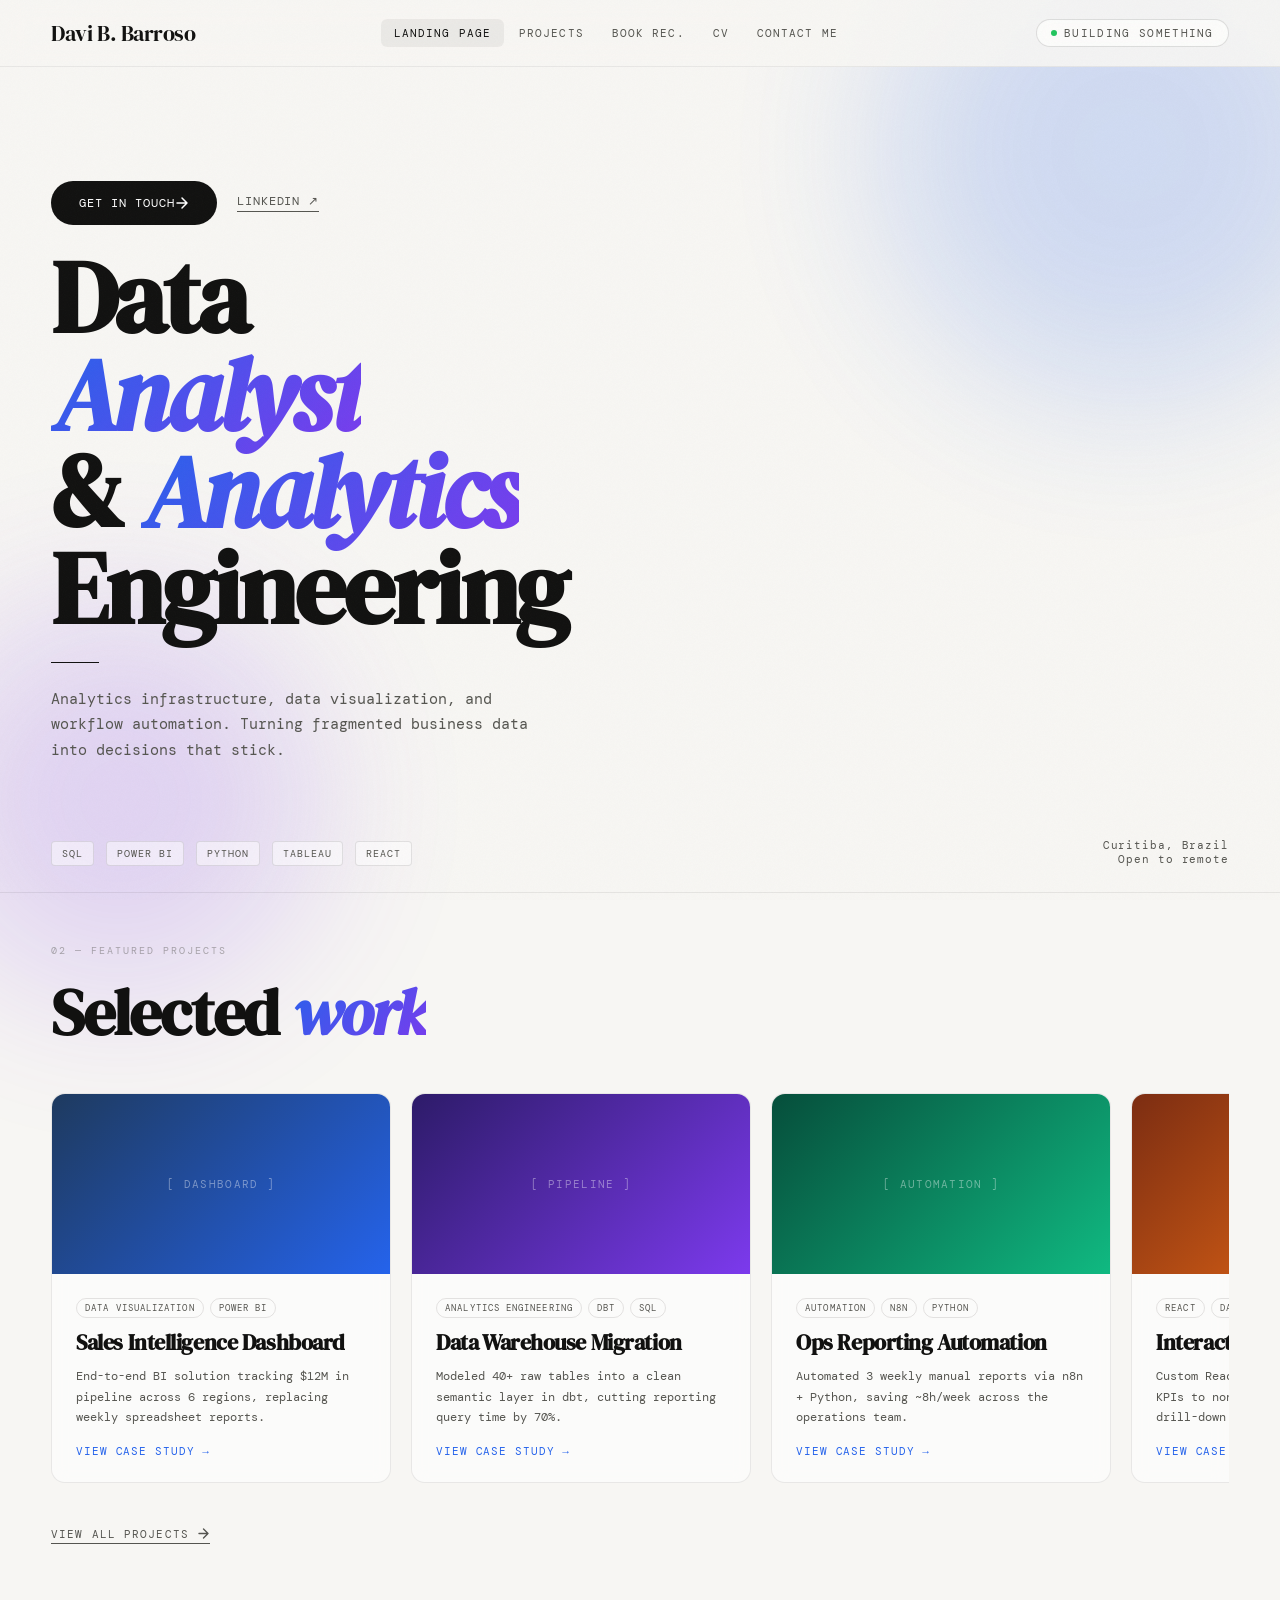
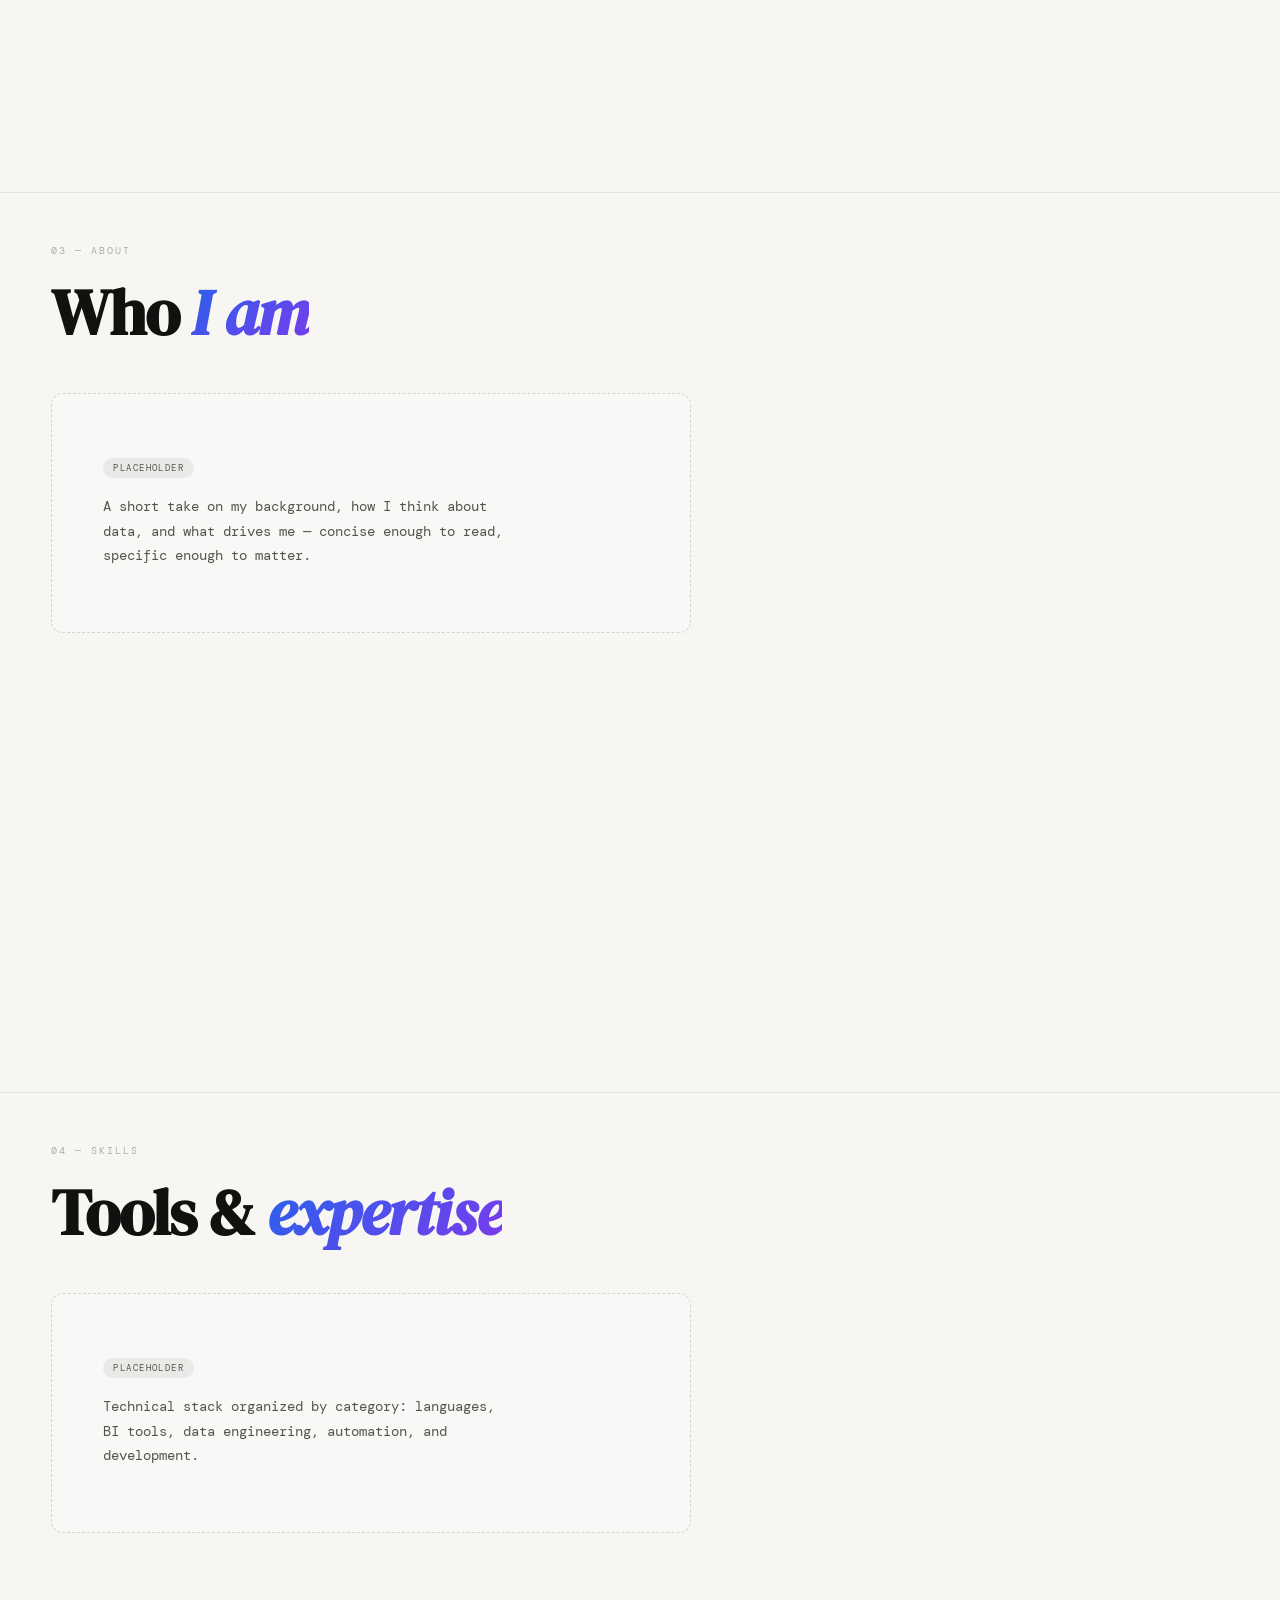
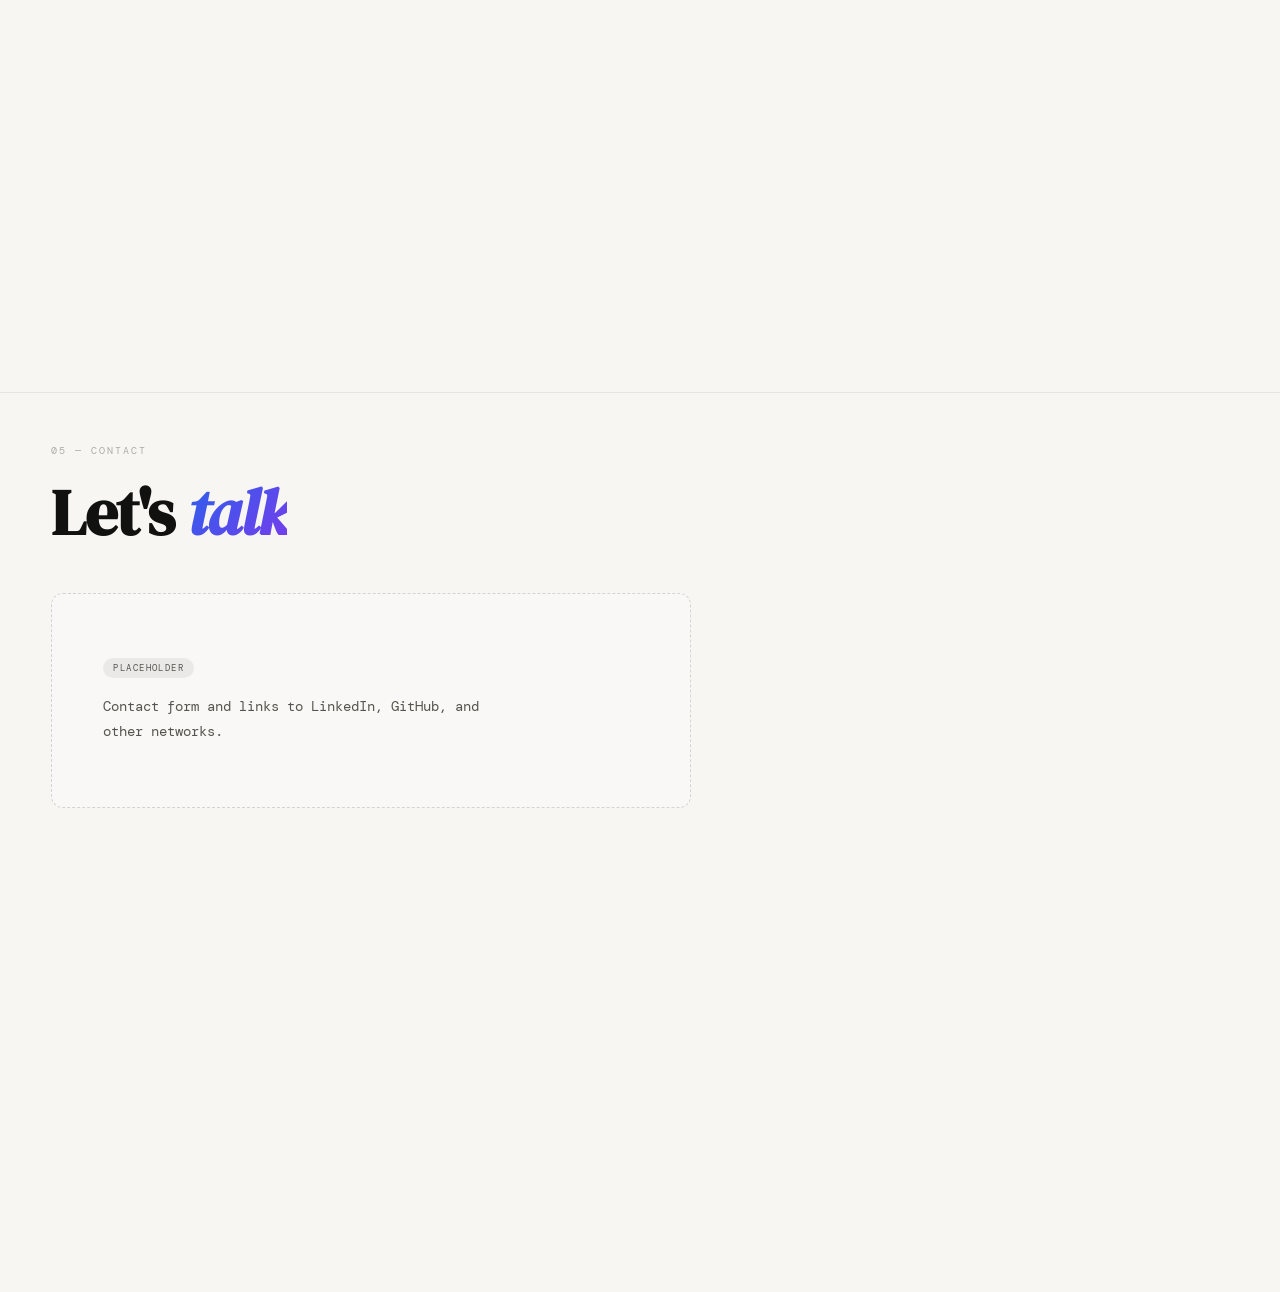
==== commit 4c80bd03: "Separate navbar and Projects page" ====
--- a/index.html
+++ b/index.html
@@ -11,22 +11,7 @@
   <div class="blob blob-1"></div>
   <div class="blob blob-2"></div>
 
-  <header>
-    <a href="#hero" class="logo">Davi B. Barroso</a>
-
-    <nav class="nav">
-      <a href="#hero" class="nav-link">Landing Page</a>
-      <a href="#projects" class="nav-link">Projects</a>
-      <a href="#books" class="nav-link">Book Rec.</a>
-      <a href="#cv" class="nav-link">CV</a>
-      <a href="#contact" class="nav-link">Contact Me</a>
-    </nav>
-
-    <div class="status-pill">
-      <span class="dot"></span>
-      Building something
-    </div>
-  </header>
+  <script src="navbar.js"></script>
 
   <!-- 01 · Hero -->
   <section id="hero">
@@ -135,6 +120,13 @@
       </article>
 
     </div>
+
+    <a href="projects.html" class="see-more-link">
+      View all projects
+      <svg width="13" height="13" viewBox="0 0 13 13" fill="none">
+        <path d="M2 6.5h9M6.5 2l4.5 4.5-4.5 4.5" stroke="currentColor" stroke-width="1.4" stroke-linecap="round" stroke-linejoin="round"/>
+      </svg>
+    </a>
   </section>
 
   <!-- 03 · About -->
--- a/style.css
+++ b/style.css
@@ -102,7 +102,8 @@
   white-space: nowrap;
 }
 
-.nav-link:hover {
+.nav-link:hover,
+.nav-link--active {
   color: var(--ink);
   background: rgba(0,0,0,0.05);
 }
@@ -457,6 +458,34 @@
   opacity: 0.7;
 }
 
+.see-more-link {
+  display: inline-flex;
+  align-items: center;
+  gap: 8px;
+  margin-top: 28px;
+  align-self: flex-start;
+  font-size: 11px;
+  letter-spacing: 0.1em;
+  text-transform: uppercase;
+  color: var(--ink-light);
+  text-decoration: none;
+  border-bottom: 1px solid currentColor;
+  padding-bottom: 2px;
+  transition: color 0.2s ease;
+}
+
+.see-more-link:hover {
+  color: var(--accent);
+}
+
+.see-more-link svg {
+  transition: transform 0.2s ease;
+}
+
+.see-more-link:hover svg {
+  transform: translateX(3px);
+}
+
 /* ─── Responsive ─── */
 @media (max-width: 768px) {
   .nav { display: none; }
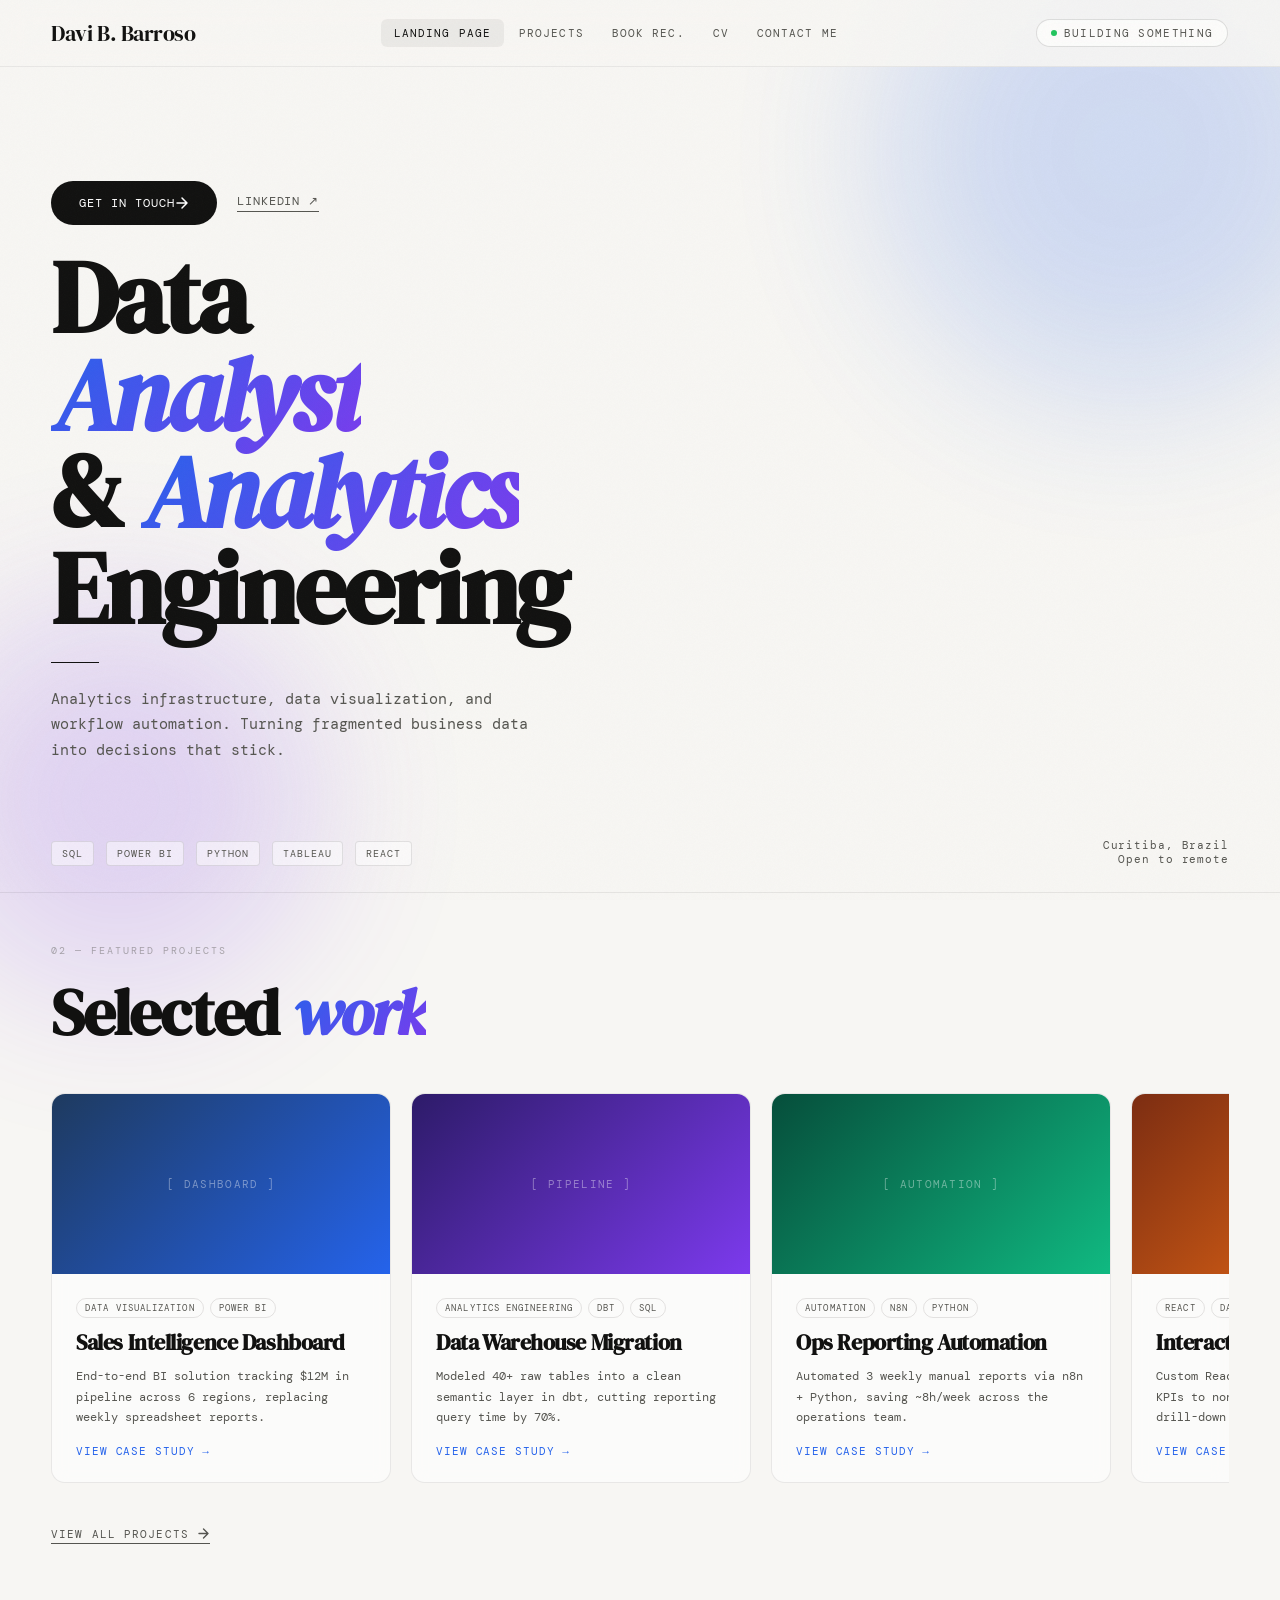
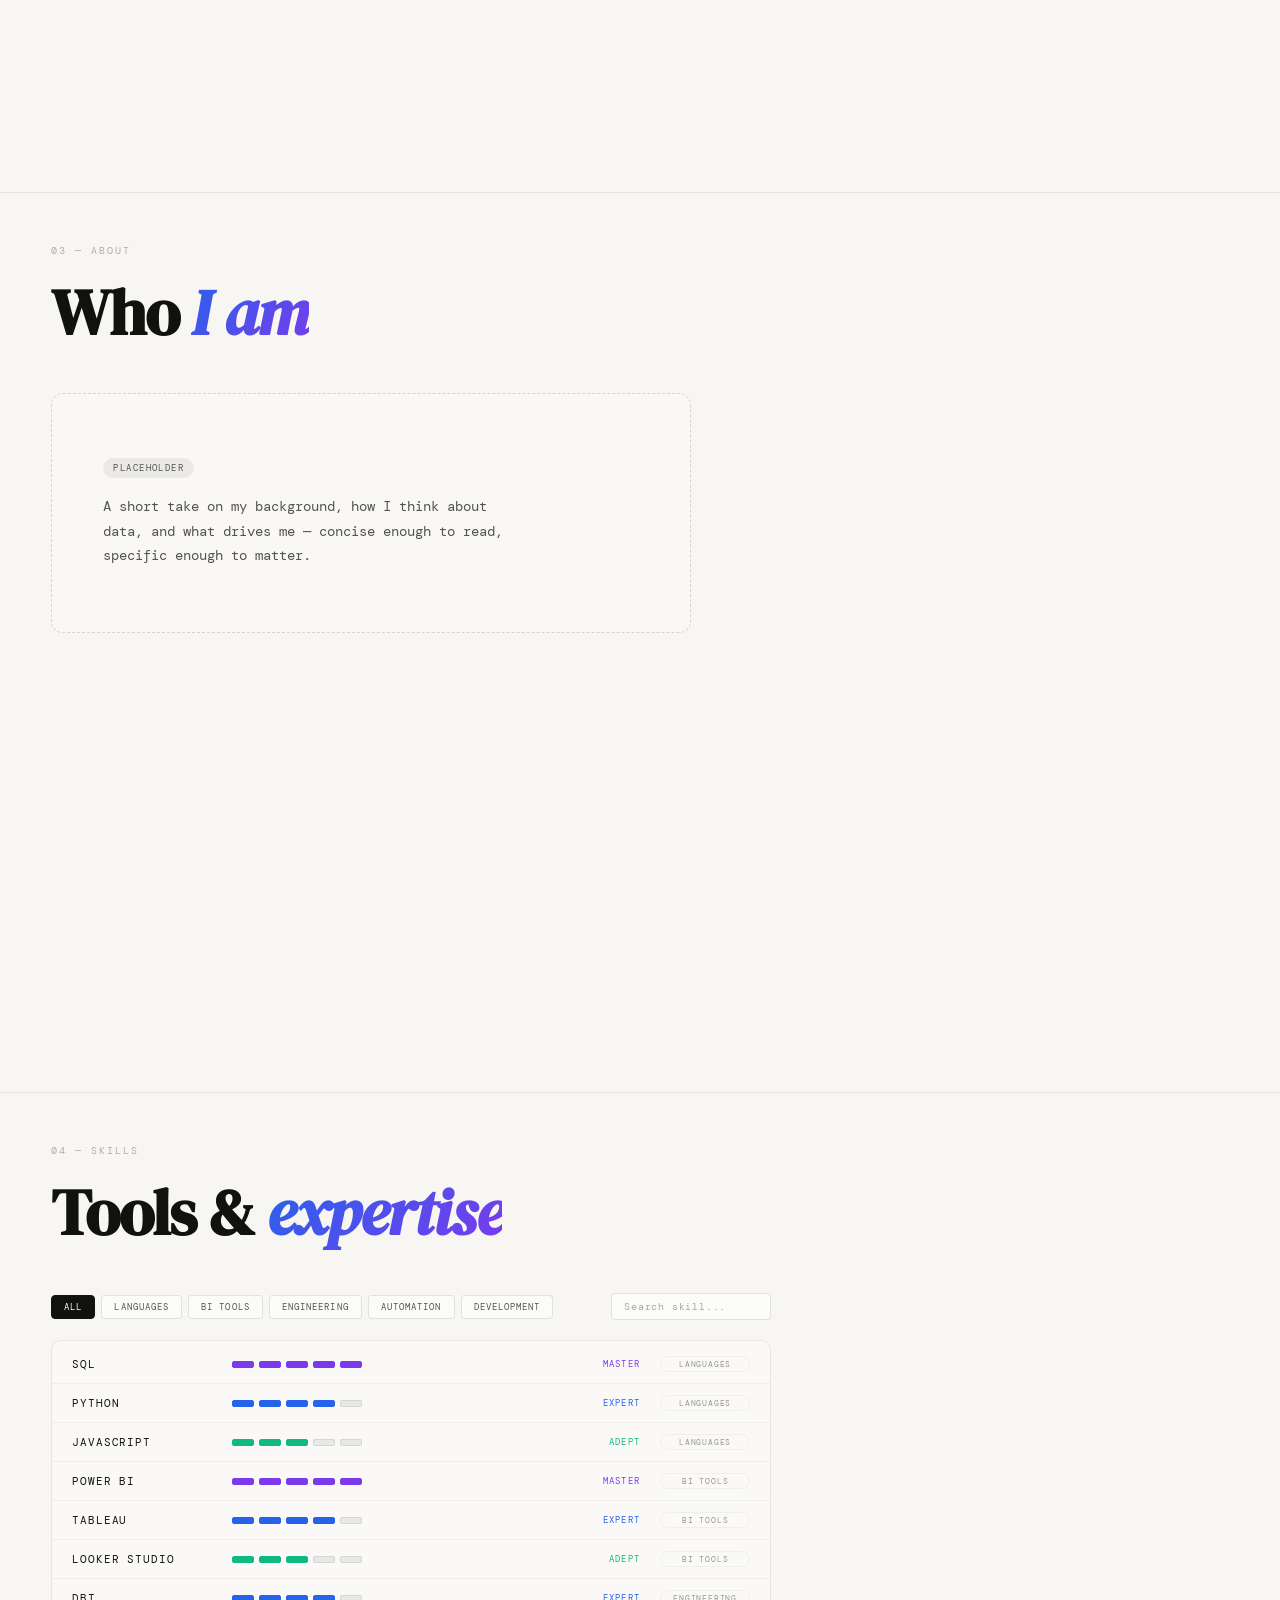
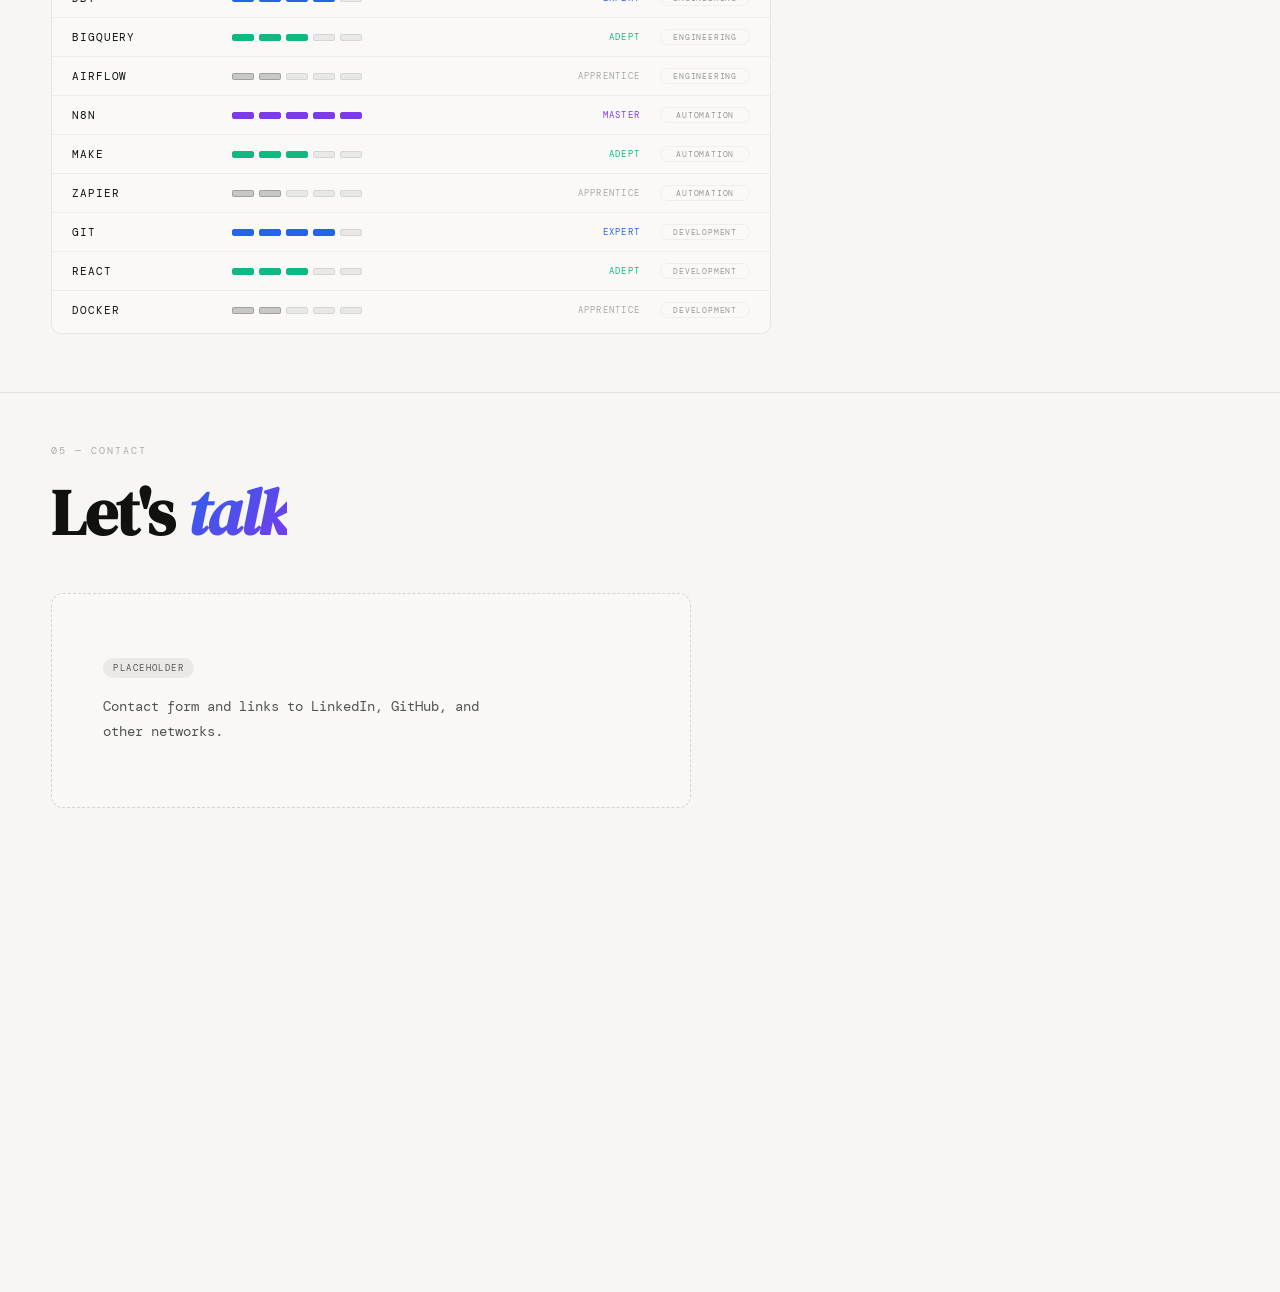
==== commit 8fcf20ae: "Tools & expertise section" ====
--- a/index.html
+++ b/index.html
@@ -146,13 +146,154 @@
   <section id="skills" class="section">
     <p class="section-eyebrow">04 — Skills</p>
     <h2 class="section-title">Tools & <em>expertise</em></h2>
-    <div class="placeholder-box">
-      <span class="placeholder-badge">Placeholder</span>
-      <p class="placeholder-desc">
-        Technical stack organized by category: languages, BI tools,
-        data engineering, automation, and development.
-      </p>
-    </div>
+
+    <div class="skills-controls">
+      <div class="skills-filter-bar">
+        <button class="skill-btn active" data-filter="all">All</button>
+        <button class="skill-btn" data-filter="languages">Languages</button>
+        <button class="skill-btn" data-filter="bi">BI Tools</button>
+        <button class="skill-btn" data-filter="engineering">Engineering</button>
+        <button class="skill-btn" data-filter="automation">Automation</button>
+        <button class="skill-btn" data-filter="development">Development</button>
+      </div>
+      <input class="skills-search" type="text" placeholder="Search skill..." />
+    </div>
+
+    <div class="skills-panel">
+
+      <div class="skills-list">
+
+        <div class="skill-row" data-category="languages" data-rank="master">
+          <span class="skill-name">SQL</span>
+          <div class="skill-pips"><span class="pip filled"></span><span class="pip filled"></span><span class="pip filled"></span><span class="pip filled"></span><span class="pip filled"></span></div>
+          <span class="skill-rank rank-master">Master</span>
+          <span class="skill-cat-tag">Languages</span>
+        </div>
+
+        <div class="skill-row" data-category="languages" data-rank="expert">
+          <span class="skill-name">Python</span>
+          <div class="skill-pips"><span class="pip filled"></span><span class="pip filled"></span><span class="pip filled"></span><span class="pip filled"></span><span class="pip"></span></div>
+          <span class="skill-rank rank-expert">Expert</span>
+          <span class="skill-cat-tag">Languages</span>
+        </div>
+
+        <div class="skill-row" data-category="languages" data-rank="adept">
+          <span class="skill-name">JavaScript</span>
+          <div class="skill-pips"><span class="pip filled"></span><span class="pip filled"></span><span class="pip filled"></span><span class="pip"></span><span class="pip"></span></div>
+          <span class="skill-rank rank-adept">Adept</span>
+          <span class="skill-cat-tag">Languages</span>
+        </div>
+
+        <div class="skill-row" data-category="bi" data-rank="master">
+          <span class="skill-name">Power BI</span>
+          <div class="skill-pips"><span class="pip filled"></span><span class="pip filled"></span><span class="pip filled"></span><span class="pip filled"></span><span class="pip filled"></span></div>
+          <span class="skill-rank rank-master">Master</span>
+          <span class="skill-cat-tag">BI Tools</span>
+        </div>
+
+        <div class="skill-row" data-category="bi" data-rank="expert">
+          <span class="skill-name">Tableau</span>
+          <div class="skill-pips"><span class="pip filled"></span><span class="pip filled"></span><span class="pip filled"></span><span class="pip filled"></span><span class="pip"></span></div>
+          <span class="skill-rank rank-expert">Expert</span>
+          <span class="skill-cat-tag">BI Tools</span>
+        </div>
+
+        <div class="skill-row" data-category="bi" data-rank="adept">
+          <span class="skill-name">Looker Studio</span>
+          <div class="skill-pips"><span class="pip filled"></span><span class="pip filled"></span><span class="pip filled"></span><span class="pip"></span><span class="pip"></span></div>
+          <span class="skill-rank rank-adept">Adept</span>
+          <span class="skill-cat-tag">BI Tools</span>
+        </div>
+
+        <div class="skill-row" data-category="engineering" data-rank="expert">
+          <span class="skill-name">dbt</span>
+          <div class="skill-pips"><span class="pip filled"></span><span class="pip filled"></span><span class="pip filled"></span><span class="pip filled"></span><span class="pip"></span></div>
+          <span class="skill-rank rank-expert">Expert</span>
+          <span class="skill-cat-tag">Engineering</span>
+        </div>
+
+        <div class="skill-row" data-category="engineering" data-rank="adept">
+          <span class="skill-name">BigQuery</span>
+          <div class="skill-pips"><span class="pip filled"></span><span class="pip filled"></span><span class="pip filled"></span><span class="pip"></span><span class="pip"></span></div>
+          <span class="skill-rank rank-adept">Adept</span>
+          <span class="skill-cat-tag">Engineering</span>
+        </div>
+
+        <div class="skill-row" data-category="engineering" data-rank="apprentice">
+          <span class="skill-name">Airflow</span>
+          <div class="skill-pips"><span class="pip filled"></span><span class="pip filled"></span><span class="pip"></span><span class="pip"></span><span class="pip"></span></div>
+          <span class="skill-rank rank-apprentice">Apprentice</span>
+          <span class="skill-cat-tag">Engineering</span>
+        </div>
+
+        <div class="skill-row" data-category="automation" data-rank="master">
+          <span class="skill-name">n8n</span>
+          <div class="skill-pips"><span class="pip filled"></span><span class="pip filled"></span><span class="pip filled"></span><span class="pip filled"></span><span class="pip filled"></span></div>
+          <span class="skill-rank rank-master">Master</span>
+          <span class="skill-cat-tag">Automation</span>
+        </div>
+
+        <div class="skill-row" data-category="automation" data-rank="adept">
+          <span class="skill-name">Make</span>
+          <div class="skill-pips"><span class="pip filled"></span><span class="pip filled"></span><span class="pip filled"></span><span class="pip"></span><span class="pip"></span></div>
+          <span class="skill-rank rank-adept">Adept</span>
+          <span class="skill-cat-tag">Automation</span>
+        </div>
+
+        <div class="skill-row" data-category="automation" data-rank="apprentice">
+          <span class="skill-name">Zapier</span>
+          <div class="skill-pips"><span class="pip filled"></span><span class="pip filled"></span><span class="pip"></span><span class="pip"></span><span class="pip"></span></div>
+          <span class="skill-rank rank-apprentice">Apprentice</span>
+          <span class="skill-cat-tag">Automation</span>
+        </div>
+
+        <div class="skill-row" data-category="development" data-rank="expert">
+          <span class="skill-name">Git</span>
+          <div class="skill-pips"><span class="pip filled"></span><span class="pip filled"></span><span class="pip filled"></span><span class="pip filled"></span><span class="pip"></span></div>
+          <span class="skill-rank rank-expert">Expert</span>
+          <span class="skill-cat-tag">Development</span>
+        </div>
+
+        <div class="skill-row" data-category="development" data-rank="adept">
+          <span class="skill-name">React</span>
+          <div class="skill-pips"><span class="pip filled"></span><span class="pip filled"></span><span class="pip filled"></span><span class="pip"></span><span class="pip"></span></div>
+          <span class="skill-rank rank-adept">Adept</span>
+          <span class="skill-cat-tag">Development</span>
+        </div>
+
+        <div class="skill-row" data-category="development" data-rank="apprentice">
+          <span class="skill-name">Docker</span>
+          <div class="skill-pips"><span class="pip filled"></span><span class="pip filled"></span><span class="pip"></span><span class="pip"></span><span class="pip"></span></div>
+          <span class="skill-rank rank-apprentice">Apprentice</span>
+          <span class="skill-cat-tag">Development</span>
+        </div>
+
+      </div>
+    </div>
+
+    <script>
+      let activeFilter = 'all';
+
+      function applyFilters() {
+        const query = document.querySelector('.skills-search').value.toLowerCase();
+        document.querySelectorAll('.skill-row').forEach(row => {
+          const matchesFilter = activeFilter === 'all' || row.dataset.category === activeFilter;
+          const matchesSearch = row.querySelector('.skill-name').textContent.toLowerCase().includes(query);
+          row.classList.toggle('hidden', !matchesFilter || !matchesSearch);
+        });
+      }
+
+      document.querySelectorAll('.skill-btn').forEach(btn => {
+        btn.addEventListener('click', () => {
+          document.querySelectorAll('.skill-btn').forEach(b => b.classList.remove('active'));
+          btn.classList.add('active');
+          activeFilter = btn.dataset.filter;
+          applyFilters();
+        });
+      });
+
+      document.querySelector('.skills-search').addEventListener('input', applyFilters);
+    </script>
   </section>
 
   <!-- 05 · Contact -->
--- a/style.css
+++ b/style.css
@@ -486,6 +486,160 @@
   transform: translateX(3px);
 }
 
+/* ─── Skills RPG ─── */
+.skills-controls {
+  display: flex;
+  align-items: center;
+  gap: 16px;
+  flex-wrap: wrap;
+  margin-bottom: 20px;
+  max-width: 720px;
+}
+
+.skills-filter-bar {
+  display: flex;
+  gap: 6px;
+  flex-wrap: wrap;
+  flex: 1;
+}
+
+.skill-btn {
+  font-family: 'DM Mono', monospace;
+  font-size: 9px;
+  letter-spacing: 0.12em;
+  text-transform: uppercase;
+  color: var(--ink-light);
+  background: rgba(255,255,255,0.5);
+  border: 1px solid rgba(0,0,0,0.1);
+  border-radius: 4px;
+  padding: 5px 12px;
+  cursor: pointer;
+  transition: color 0.2s ease, background 0.2s ease, border-color 0.2s ease;
+}
+
+.skill-btn:hover {
+  color: var(--ink);
+  border-color: rgba(0,0,0,0.2);
+}
+
+.skill-btn.active {
+  color: var(--white);
+  background: var(--ink);
+  border-color: var(--ink);
+}
+
+.skills-search {
+  font-family: 'DM Mono', monospace;
+  font-size: 10px;
+  letter-spacing: 0.08em;
+  color: var(--ink);
+  background: rgba(255,255,255,0.5);
+  border: 1px solid rgba(0,0,0,0.1);
+  border-radius: 4px;
+  padding: 6px 12px;
+  outline: none;
+  transition: border-color 0.2s ease, background 0.2s ease;
+  width: 160px;
+}
+
+.skills-search::placeholder { color: var(--ink-light); opacity: 0.5; }
+.skills-search:focus {
+  border-color: rgba(0,0,0,0.25);
+  background: rgba(255,255,255,0.8);
+}
+
+.skills-panel {
+  border: 1px solid rgba(0,0,0,0.08);
+  border-radius: 10px;
+  overflow: hidden;
+  max-width: 720px;
+  background: rgba(255,255,255,0.4);
+}
+
+.skills-list { padding: 4px 0; }
+
+.skill-row {
+  display: flex;
+  align-items: center;
+  gap: 20px;
+  padding: 11px 20px;
+  border-bottom: 1px solid rgba(0,0,0,0.05);
+  transition: background 0.15s ease;
+}
+
+.skill-row:last-child { border-bottom: none; }
+.skill-row:hover { background: rgba(255,255,255,0.6); }
+.skill-row.hidden { display: none; }
+
+.skill-name {
+  font-size: 11px;
+  letter-spacing: 0.08em;
+  text-transform: uppercase;
+  color: var(--ink);
+  width: 140px;
+  flex-shrink: 0;
+}
+
+.skill-pips {
+  display: flex;
+  gap: 5px;
+  flex: 1;
+}
+
+.pip {
+  width: 22px;
+  height: 7px;
+  border-radius: 2px;
+  background: rgba(0,0,0,0.07);
+  border: 1px solid rgba(0,0,0,0.08);
+}
+
+.skill-row[data-rank="master"] .pip.filled {
+  background: var(--accent-2);
+  border-color: var(--accent-2);
+}
+.skill-row[data-rank="expert"] .pip.filled {
+  background: var(--accent);
+  border-color: var(--accent);
+}
+.skill-row[data-rank="adept"] .pip.filled {
+  background: #10b981;
+  border-color: #10b981;
+}
+.skill-row[data-rank="apprentice"] .pip.filled {
+  background: rgba(0,0,0,0.2);
+  border-color: rgba(0,0,0,0.2);
+}
+
+.skill-rank {
+  font-size: 9px;
+  letter-spacing: 0.14em;
+  text-transform: uppercase;
+  width: 88px;
+  text-align: right;
+  flex-shrink: 0;
+}
+
+.rank-master     { color: var(--accent-2); }
+.rank-expert     { color: var(--accent); }
+.rank-adept      { color: #10b981; }
+.rank-apprentice { color: var(--ink-light); opacity: 0.5; }
+
+.skill-cat-tag {
+  font-size: 8px;
+  letter-spacing: 0.1em;
+  text-transform: uppercase;
+  color: var(--ink-light);
+  padding: 2px 8px;
+  border: 1px solid rgba(0,0,0,0.08);
+  border-radius: 100px;
+  white-space: nowrap;
+  width: 90px;
+  text-align: center;
+  flex-shrink: 0;
+  opacity: 0.6;
+}
+
 /* ─── Responsive ─── */
 @media (max-width: 768px) {
   .nav { display: none; }
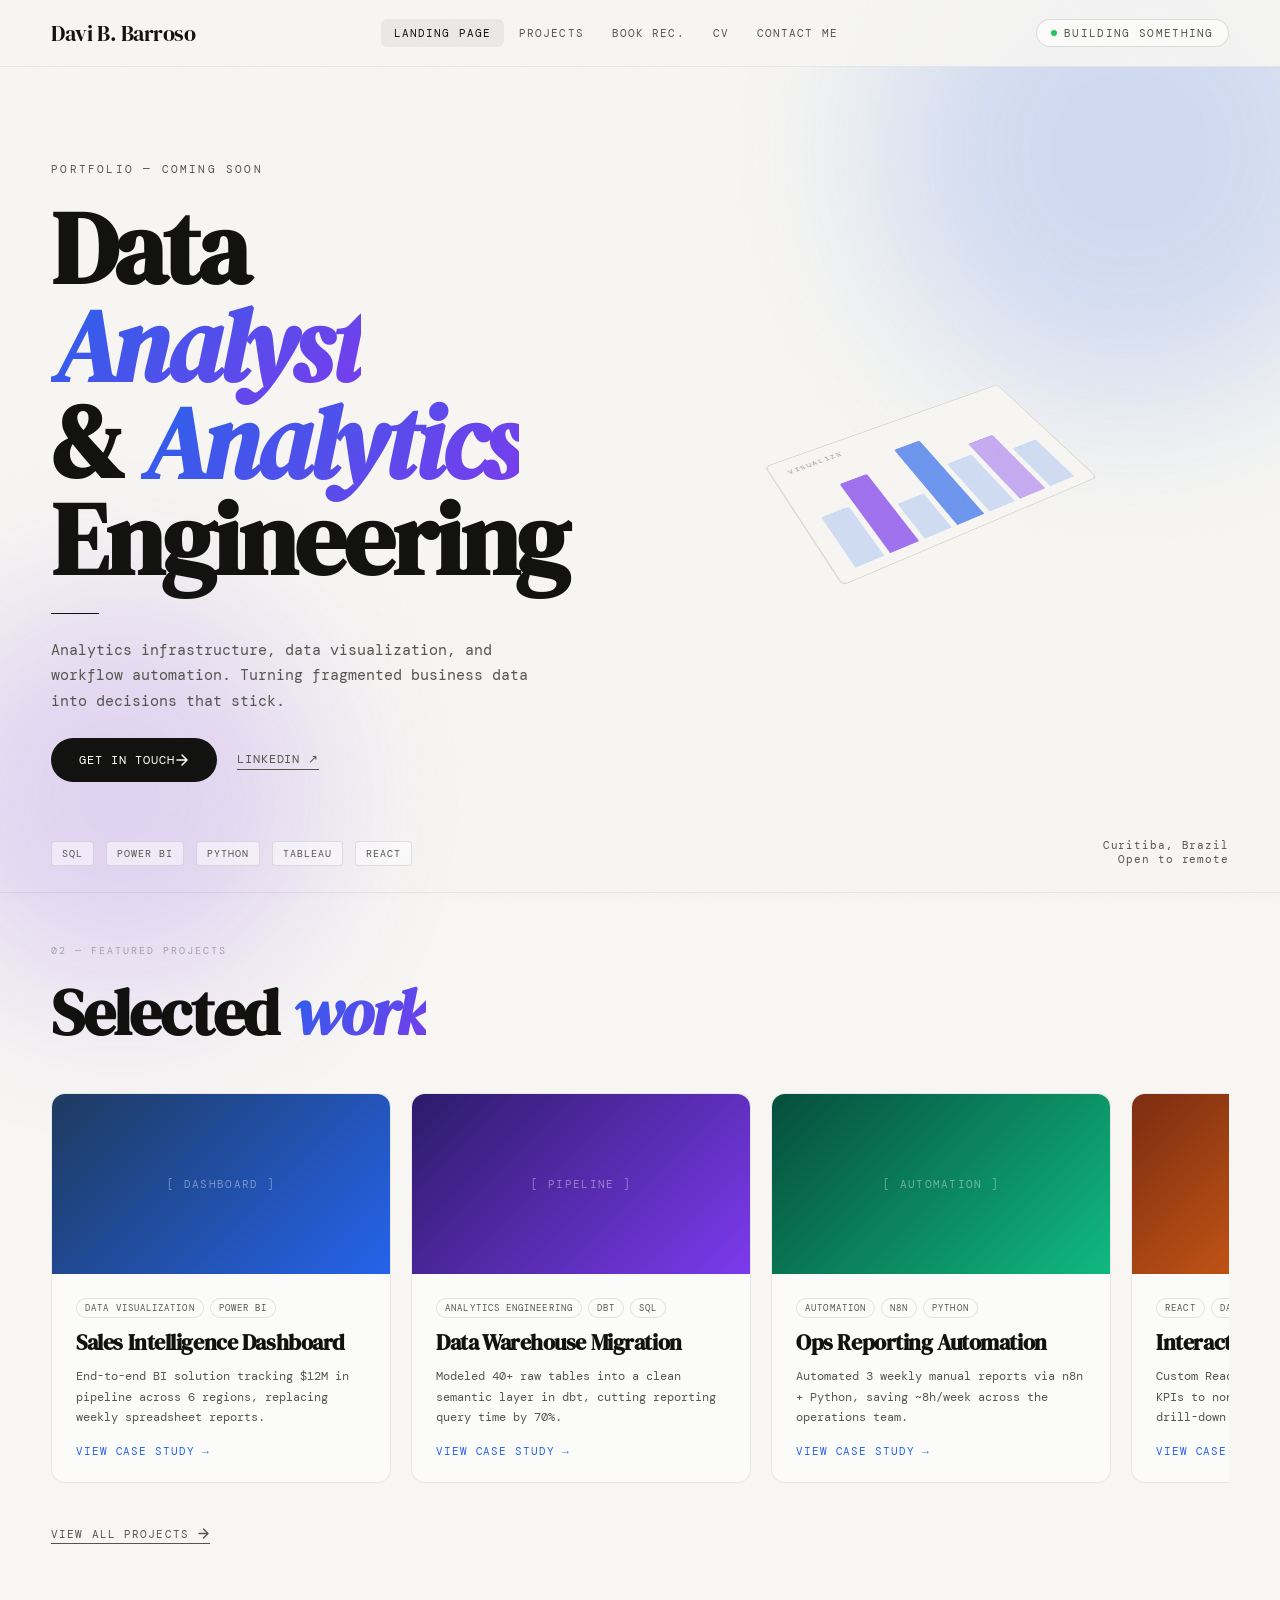
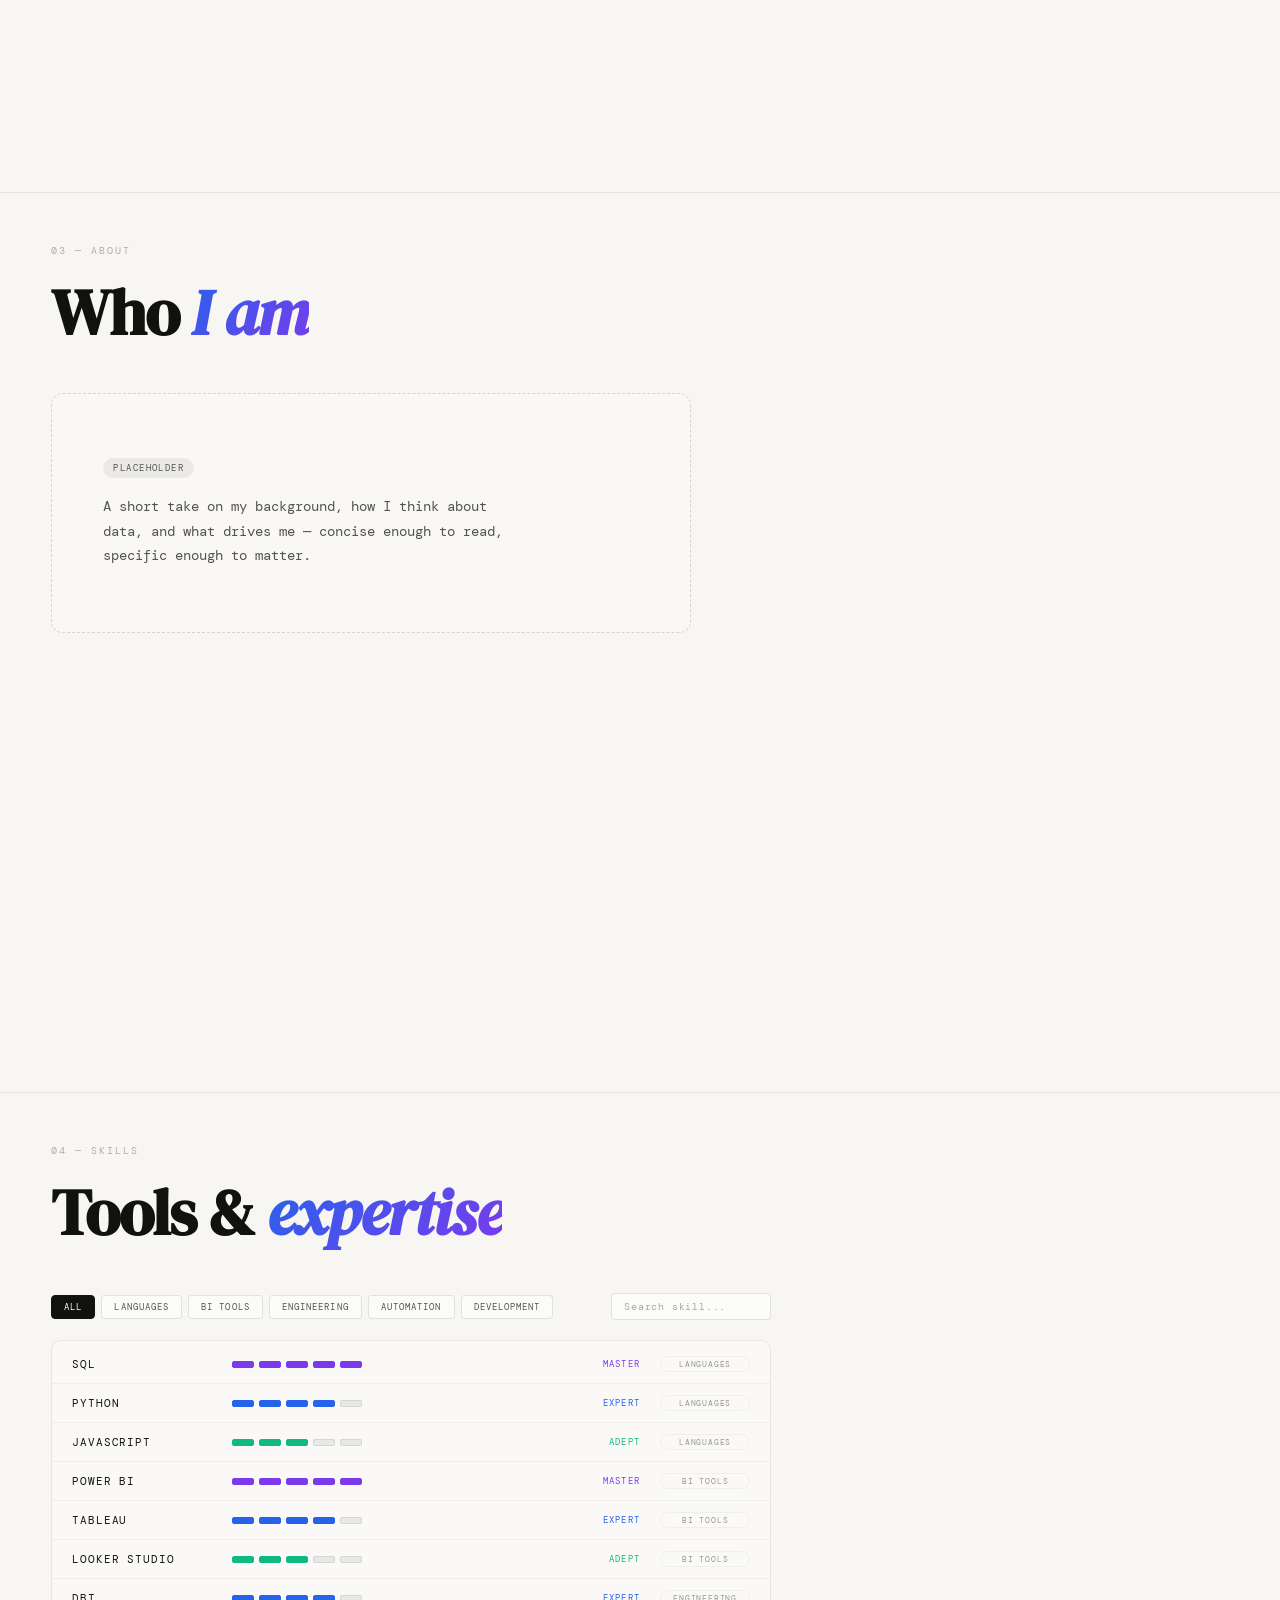
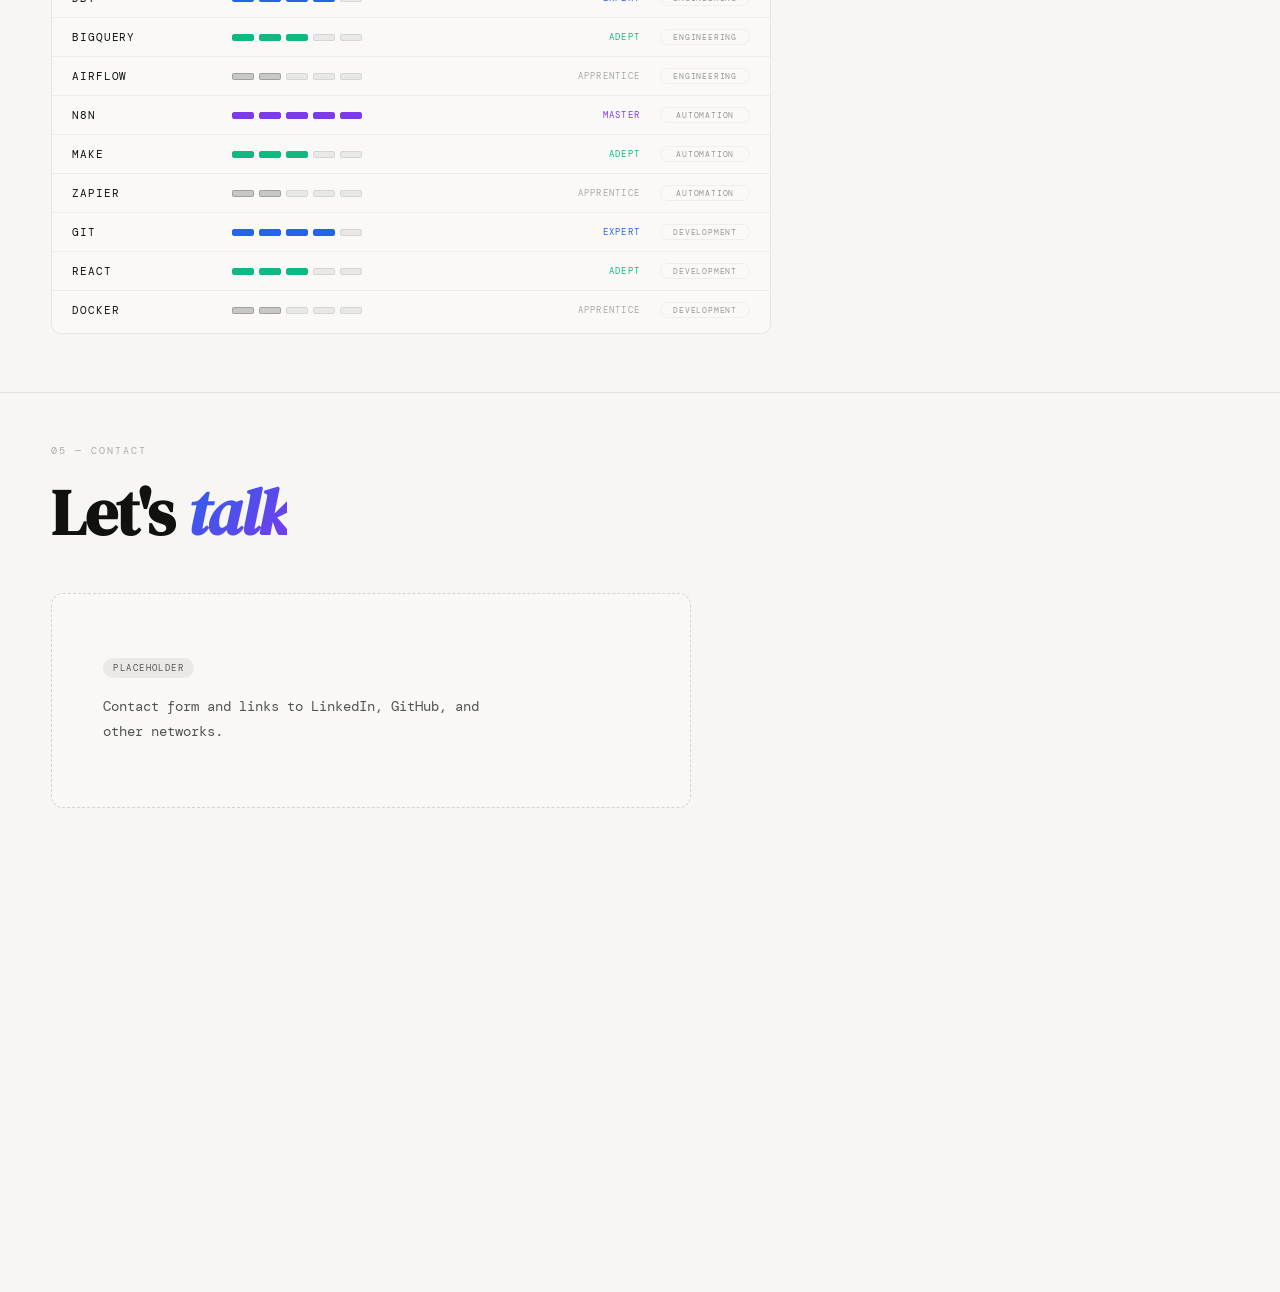
==== commit bf21ada3: "Animation first take" ====
--- a/index.html
+++ b/index.html
@@ -15,26 +15,86 @@
 
   <!-- 01 · Hero -->
   <section id="hero">
-    <main>
-      <div class="cta-row">
-        <a href="mailto:davi@davibarroso.com" class="btn-primary">
-          Get in touch
-          <svg width="14" height="14" viewBox="0 0 14 14" fill="none">
-            <path d="M2 7h10M7 2l5 5-5 5" stroke="currentColor" stroke-width="1.5" stroke-linecap="round" stroke-linejoin="round"/>
-          </svg>
-        </a>
-        <a href="https://linkedin.com/in/davibb" class="linkedin-link" target="_blank">
-          LinkedIn ↗
-        </a>
-      </div>
-      <h1 class="headline">Data<br><em>Analyst</em><br>& <em>Analytics</em><br>Engineering</h1>
-      <div class="divider"></div>
-      <p class="description">
-        Analytics infrastructure, data visualization, and workflow automation.
-        Turning fragmented business data into decisions that stick.
-      </p>
-      
-    </main>
+    <div class="hero-body">
+
+      <main>
+        <p class="eyebrow">Portfolio — Coming Soon</p>
+        <h1 class="headline">Data<br><em>Analyst</em><br>& <em>Analytics</em><br>Engineering</h1>
+        <div class="divider"></div>
+        <p class="description">
+          Analytics infrastructure, data visualization, and workflow automation.
+          Turning fragmented business data into decisions that stick.
+        </p>
+        <div class="cta-row">
+          <a href="mailto:davi@davibarroso.com" class="btn-primary">
+            Get in touch
+            <svg width="14" height="14" viewBox="0 0 14 14" fill="none">
+              <path d="M2 7h10M7 2l5 5-5 5" stroke="currentColor" stroke-width="1.5" stroke-linecap="round" stroke-linejoin="round"/>
+            </svg>
+          </a>
+          <a href="https://linkedin.com/in/davibb" class="linkedin-link" target="_blank">LinkedIn ↗</a>
+        </div>
+      </main>
+
+      <div class="hero-animation" aria-hidden="true">
+        <div class="iso-scene">
+
+          <!-- Base: Collect -->
+          <div class="iso-layer" data-layer="collect">
+            <span class="layer-label">Collect</span>
+            <div class="dot-grid">
+              <span class="dot-cell"></span><span class="dot-cell"></span><span class="dot-cell"></span><span class="dot-cell"></span><span class="dot-cell"></span>
+              <span class="dot-cell"></span><span class="dot-cell"></span><span class="dot-cell"></span><span class="dot-cell"></span><span class="dot-cell"></span>
+              <span class="dot-cell"></span><span class="dot-cell"></span><span class="dot-cell"></span><span class="dot-cell"></span><span class="dot-cell"></span>
+              <span class="dot-cell"></span><span class="dot-cell"></span><span class="dot-cell"></span><span class="dot-cell"></span><span class="dot-cell"></span>
+            </div>
+          </div>
+
+          <!-- Layer 2: Transform -->
+          <div class="iso-layer" data-layer="transform">
+            <span class="layer-label">Transform</span>
+            <div class="code-content">
+              <div class="code-line" style="--w:68%"></div>
+              <div class="code-line" style="--w:50%"></div>
+              <div class="code-line" style="--w:82%"></div>
+              <div class="code-line" style="--w:38%"></div>
+              <div class="code-line" style="--w:60%"></div>
+            </div>
+          </div>
+
+          <!-- Layer 3: Automate -->
+          <div class="iso-layer" data-layer="automate">
+            <span class="layer-label">Automate</span>
+            <svg class="flow-svg" viewBox="0 0 200 90" fill="none" xmlns="http://www.w3.org/2000/svg">
+              <circle cx="28"  cy="45" r="10" class="flow-node"/>
+              <circle cx="100" cy="18" r="10" class="flow-node"/>
+              <circle cx="100" cy="72" r="10" class="flow-node"/>
+              <circle cx="172" cy="45" r="10" class="flow-node"/>
+              <line x1="38"  y1="45" x2="90"  y2="22" class="flow-edge"/>
+              <line x1="38"  y1="45" x2="90"  y2="68" class="flow-edge"/>
+              <line x1="110" y1="22" x2="162" y2="42" class="flow-edge"/>
+              <line x1="110" y1="68" x2="162" y2="48" class="flow-edge"/>
+            </svg>
+          </div>
+
+          <!-- Top: Visualize -->
+          <div class="iso-layer" data-layer="visualize">
+            <span class="layer-label">Visualize</span>
+            <div class="bar-chart">
+              <div class="bar" style="--h:55%"></div>
+              <div class="bar" style="--h:80%"></div>
+              <div class="bar" style="--h:40%"></div>
+              <div class="bar" style="--h:95%"></div>
+              <div class="bar" style="--h:60%"></div>
+              <div class="bar" style="--h:72%"></div>
+              <div class="bar" style="--h:50%"></div>
+            </div>
+          </div>
+
+        </div>
+      </div>
+
+    </div><!-- /.hero-body -->
 
     <footer class="hero-footer">
       <div class="stack-list">
--- a/style.css
+++ b/style.css
@@ -133,6 +133,181 @@
 @keyframes pulse {
   0%, 100% { opacity: 1; transform: scale(1); }
   50% { opacity: 0.5; transform: scale(0.8); }
+}
+
+/* ─── Hero two-column layout ─── */
+.hero-body {
+  display: flex;
+  align-items: center;
+  gap: clamp(32px, 5vw, 80px);
+  flex: 1;
+}
+
+.hero-body main {
+  max-width: 520px;
+  flex-shrink: 0;
+}
+
+/* ─── Hero Animation ─── */
+.hero-animation {
+  flex: 1;
+  min-width: 0;
+  display: flex;
+  align-items: center;
+  justify-content: center;
+  perspective: 900px;
+  perspective-origin: 50% 38%;
+  opacity: 0;
+  animation: fadeUp 1s ease forwards 1.6s;
+}
+
+.iso-scene {
+  width: 280px;
+  height: 180px;
+  position: relative;
+  transform-style: preserve-3d;
+  transform: rotateX(52deg) rotateZ(-30deg);
+  margin: 160px auto;
+  animation: iso-drift 5s ease-in-out infinite;
+}
+
+@keyframes iso-drift {
+  0%, 100% { transform: rotateX(52deg) rotateZ(-30deg) translateY(0px); }
+  50%       { transform: rotateX(52deg) rotateZ(-30deg) translateY(-10px); }
+}
+
+.iso-layer {
+  position: absolute;
+  inset: 0;
+  border: 1px solid rgba(17, 17, 16, 0.12);
+  border-radius: 6px;
+  background: rgba(247, 246, 243, 0.96);
+  display: flex;
+  flex-direction: column;
+  padding: 14px 16px 12px;
+  gap: 10px;
+  will-change: transform;
+}
+
+/* Layer Z animations */
+.iso-layer[data-layer="collect"]   { animation: explode-collect   7s ease-in-out infinite; }
+.iso-layer[data-layer="transform"] { animation: explode-transform 7s ease-in-out infinite; }
+.iso-layer[data-layer="automate"]  { animation: explode-automate  7s ease-in-out infinite; }
+.iso-layer[data-layer="visualize"] { animation: explode-visualize 7s ease-in-out infinite; }
+
+@keyframes explode-collect {
+  0%, 14%, 88%, 100% { transform: translate3d(0px, 0px, 0px); }
+  40%, 70%           { transform: translate3d(0px, 0px, 0px); }
+}
+@keyframes explode-transform {
+  0%, 14%  { transform: translate3d(0px,   0px, 0px); }
+  40%, 70% { transform: translate3d(50px,  0px, 100px); }
+  88%      { transform: translate3d(0px,   0px, 0px); }
+}
+@keyframes explode-automate {
+  0%, 14%  { transform: translate3d(0px,   0px, 0px); }
+  40%, 70% { transform: translate3d(80px,  0px, 200px); }
+  88%      { transform: translate3d(0px,   0px, 0px); }
+}
+@keyframes explode-visualize {
+  0%, 14%  { transform: translate3d(0px,   0px, 0px); }
+  40%, 70% { transform: translate3d(50px,  0px, 300px); }
+  88%      { transform: translate3d(0px,   0px, 0px); }
+}
+
+.layer-label {
+  font-size: 8px;
+  letter-spacing: 0.2em;
+  text-transform: uppercase;
+  color: var(--ink-light);
+  opacity: 0.6;
+}
+
+/* Collect: dot grid */
+.dot-grid {
+  display: grid;
+  grid-template-columns: repeat(5, 1fr);
+  gap: 8px;
+  flex: 1;
+  align-content: center;
+}
+
+.dot-cell {
+  width: 6px;
+  height: 6px;
+  border-radius: 50%;
+  background: var(--accent);
+  opacity: 0.18;
+}
+
+.dot-cell:nth-child(3n+1) { opacity: 0.55; background: var(--accent); }
+.dot-cell:nth-child(5n+2) { opacity: 0.32; background: var(--accent-2); }
+
+/* Transform: code lines */
+.code-content {
+  display: flex;
+  flex-direction: column;
+  gap: 9px;
+  flex: 1;
+  justify-content: center;
+}
+
+.code-line {
+  height: 5px;
+  width: var(--w);
+  background: var(--accent-2);
+  border-radius: 2px;
+  opacity: 0.18;
+}
+
+.code-line:nth-child(odd) { opacity: 0.38; background: var(--accent); }
+
+/* Automate: flow diagram */
+.flow-svg {
+  width: 100%;
+  flex: 1;
+}
+
+.flow-node {
+  fill: rgba(37, 99, 235, 0.08);
+  stroke: var(--accent);
+  stroke-width: 1.5;
+  opacity: 0.6;
+}
+
+.flow-edge {
+  stroke: var(--accent-2);
+  stroke-width: 1;
+  opacity: 0.3;
+}
+
+/* Visualize: bar chart */
+.bar-chart {
+  display: flex;
+  align-items: flex-end;
+  gap: 6px;
+  flex: 1;
+  padding: 0 2px;
+}
+
+.bar {
+  flex: 1;
+  height: var(--h);
+  background: var(--accent);
+  border-radius: 2px 2px 0 0;
+  opacity: 0.18;
+}
+
+.bar:nth-child(2) { background: var(--accent-2); opacity: 0.7; }
+.bar:nth-child(4) { background: var(--accent);   opacity: 0.65; }
+.bar:nth-child(6) { background: var(--accent-2); opacity: 0.4; }
+
+@media (prefers-reduced-motion: reduce) {
+  .iso-layer { animation: none; }
+  .iso-scene { animation: none; }
+  .iso-layer[data-layer="transform"] { transform: translate3d(50px,  0, 100px); }
+  .iso-layer[data-layer="automate"]  { transform: translate3d(80px,  0, 200px); }
+  .iso-layer[data-layer="visualize"] { transform: translate3d(50px,  0, 300px); }
 }
 
 /* ─── Hero ─── */
@@ -641,6 +816,12 @@
 }
 
 /* ─── Responsive ─── */
+@media (max-width: 900px) {
+  .hero-animation { display: none; }
+  .hero-body { display: contents; }
+  .hero-body main { max-width: 780px; }
+}
+
 @media (max-width: 768px) {
   .nav { display: none; }
 }
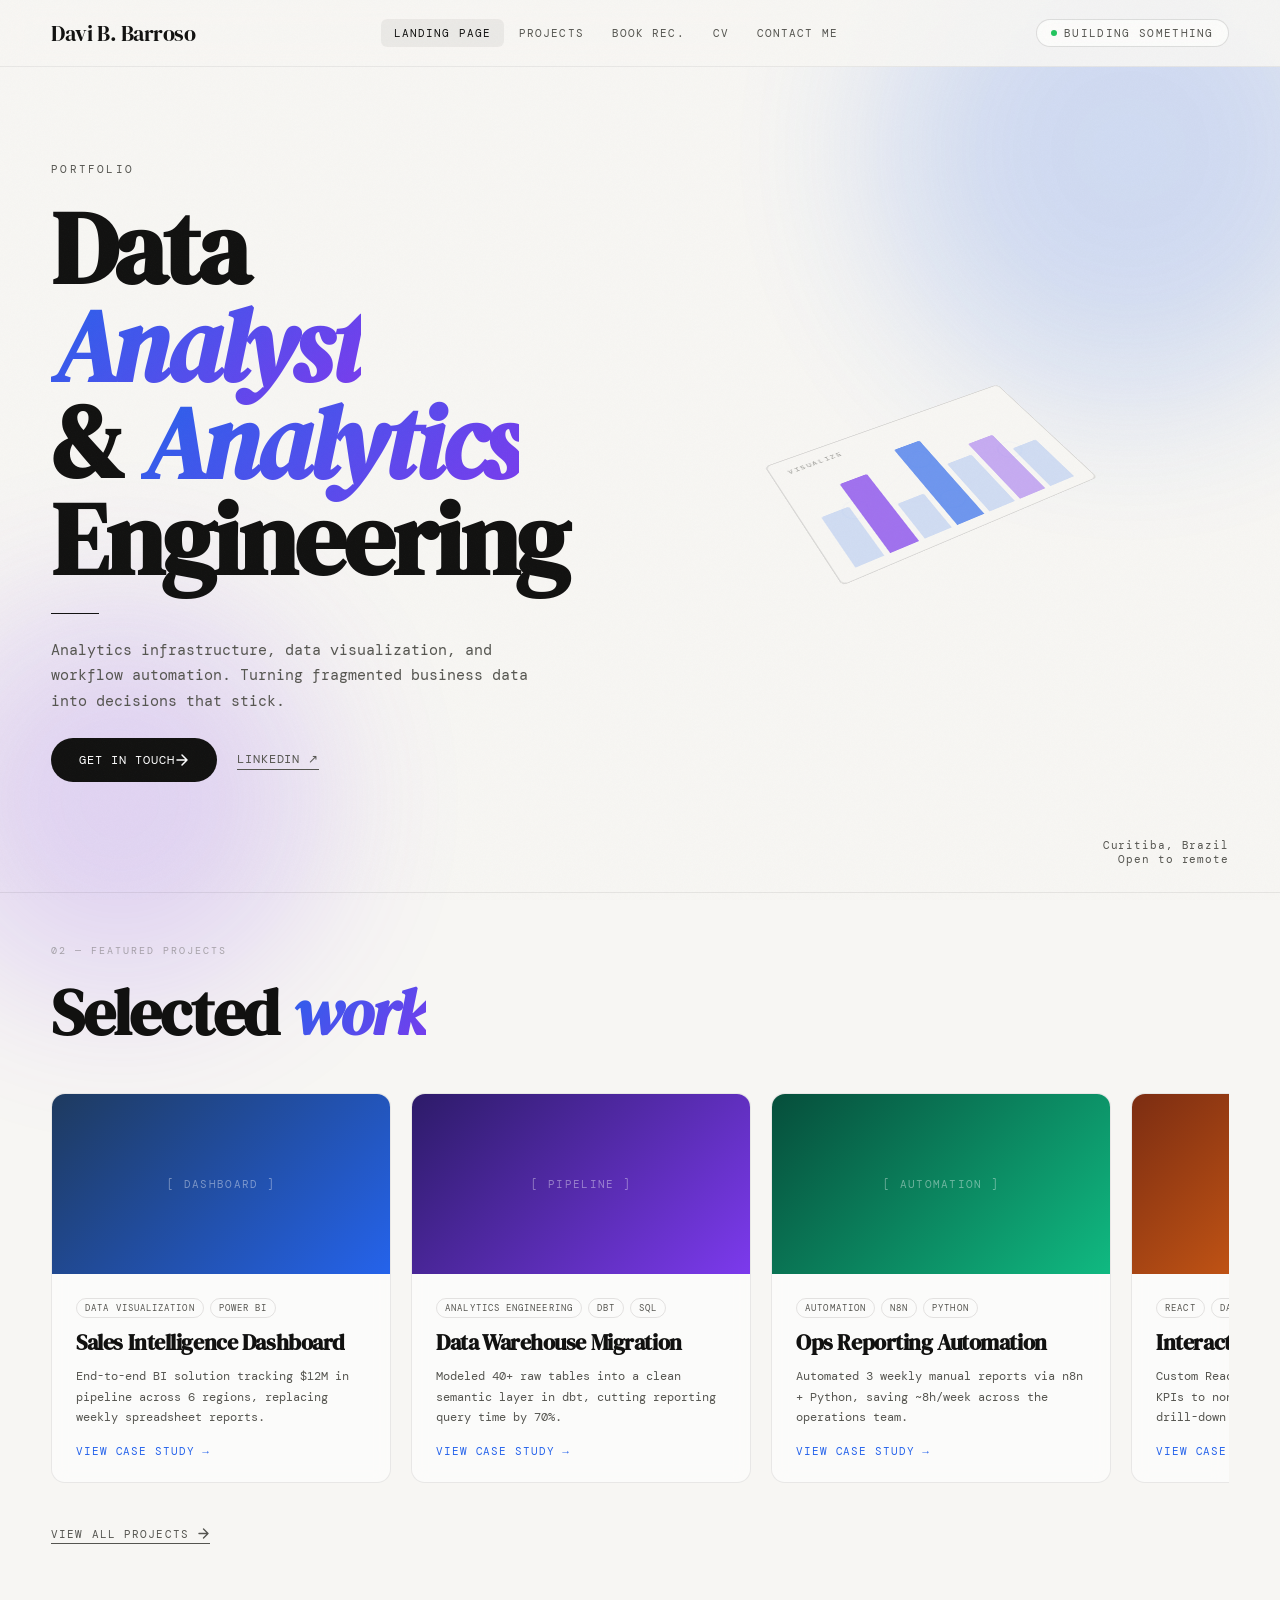
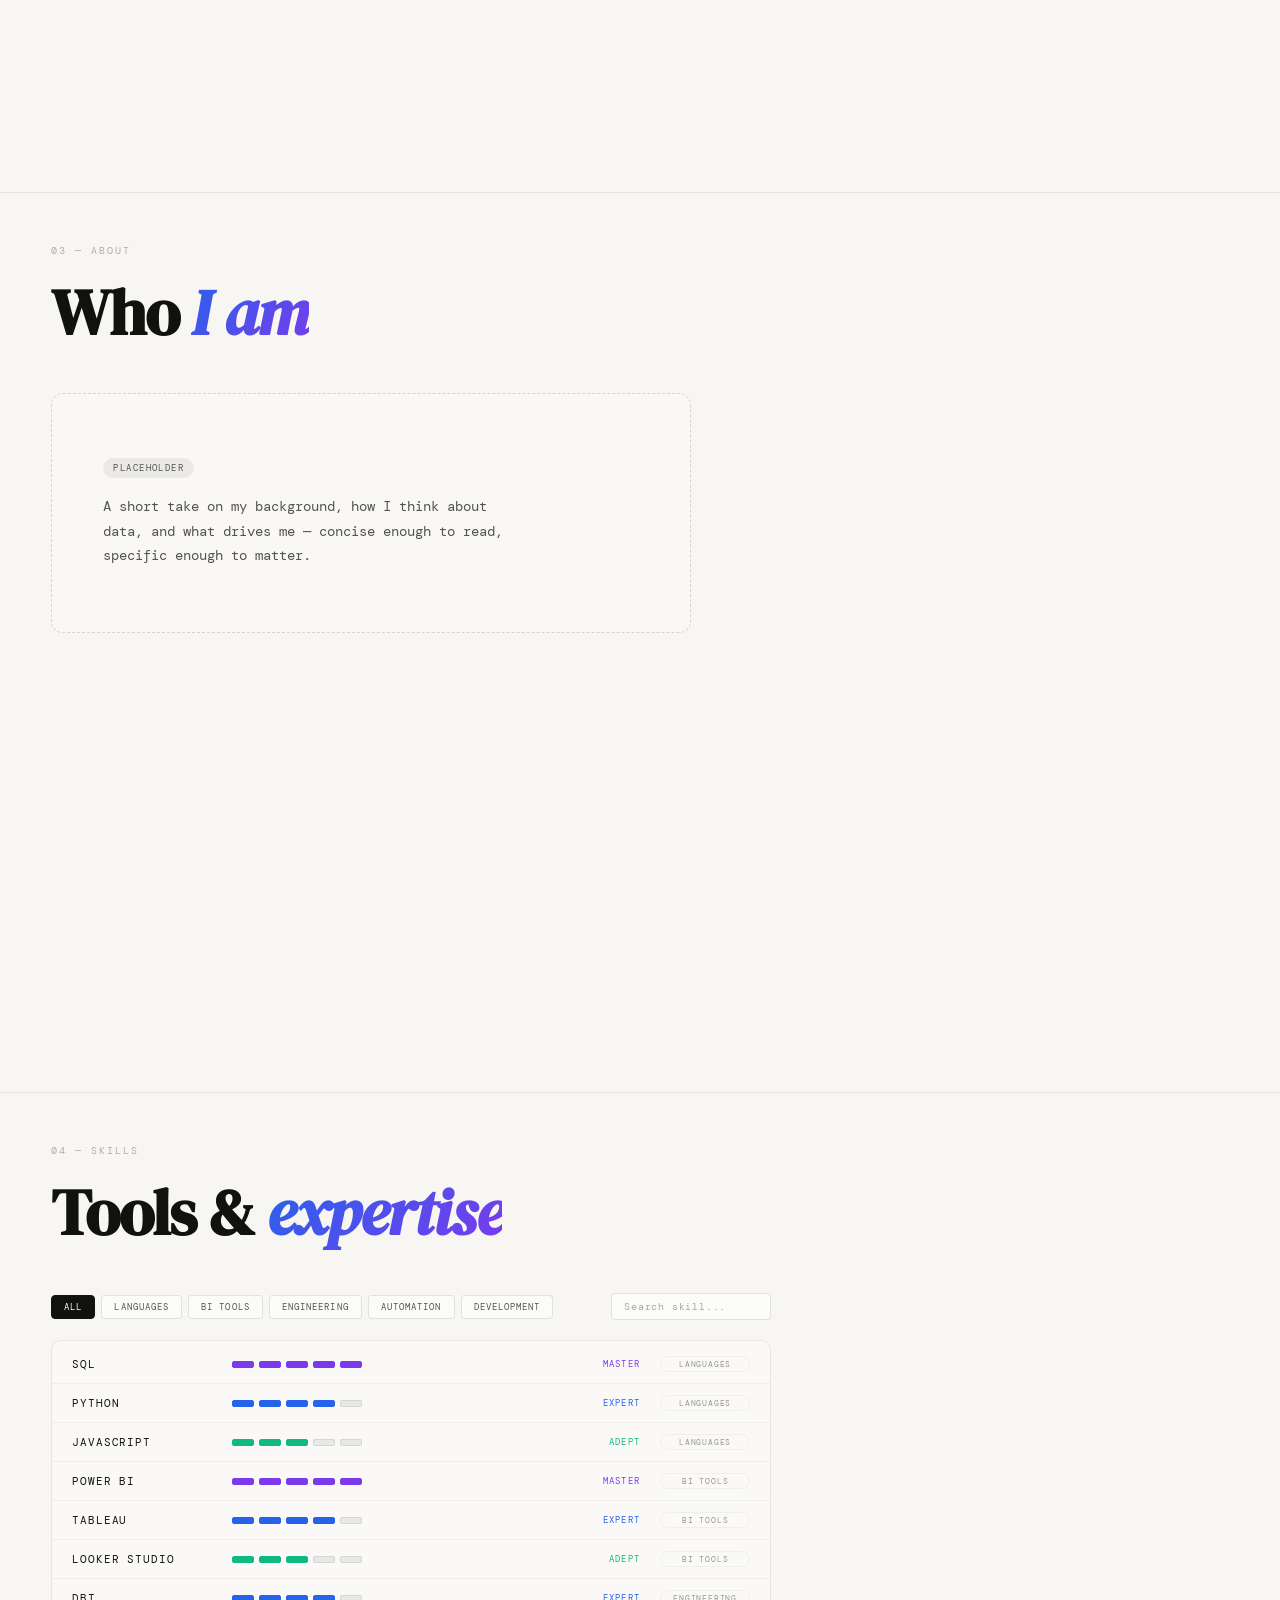
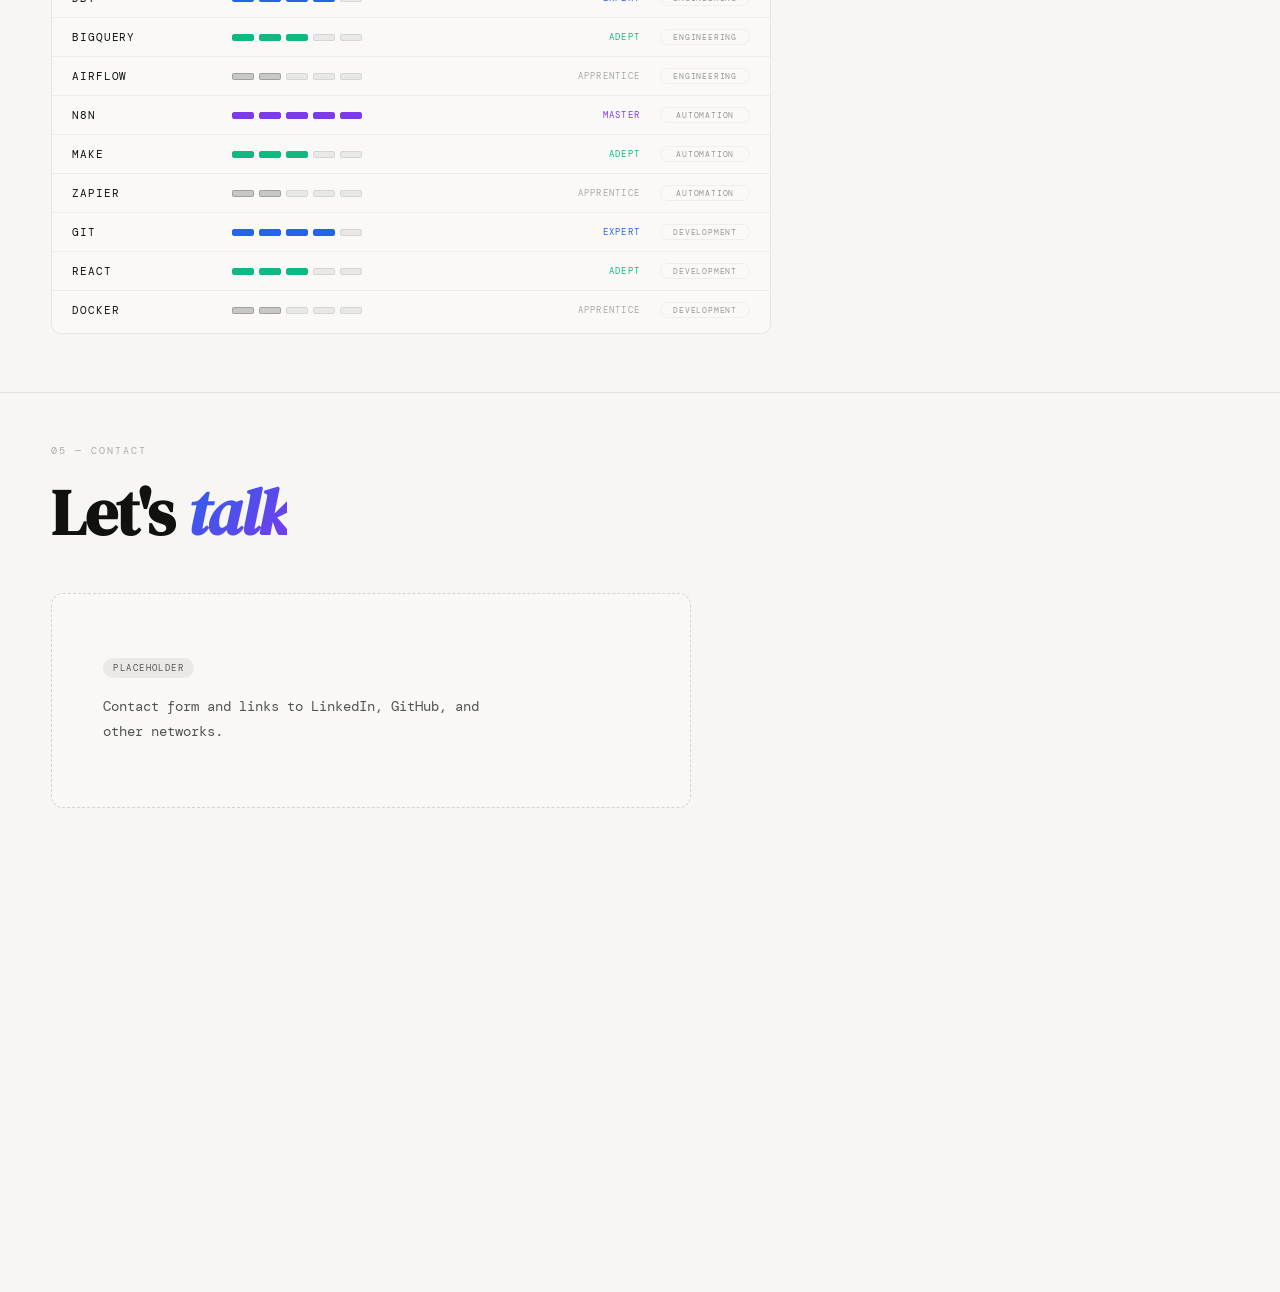
==== commit 2bad464e: "Few adjustments in the landing page" ====
--- a/index.html
+++ b/index.html
@@ -18,7 +18,7 @@
     <div class="hero-body">
 
       <main>
-        <p class="eyebrow">Portfolio — Coming Soon</p>
+        <p class="eyebrow">Portfolio</p>
         <h1 class="headline">Data<br><em>Analyst</em><br>& <em>Analytics</em><br>Engineering</h1>
         <div class="divider"></div>
         <p class="description">
@@ -98,11 +98,6 @@
 
     <footer class="hero-footer">
       <div class="stack-list">
-        <span class="tag">SQL</span>
-        <span class="tag">Power BI</span>
-        <span class="tag">Python</span>
-        <span class="tag">Tableau</span>
-        <span class="tag">React</span>
       </div>
       <div class="location">
         Curitiba, Brazil<br>Open to remote
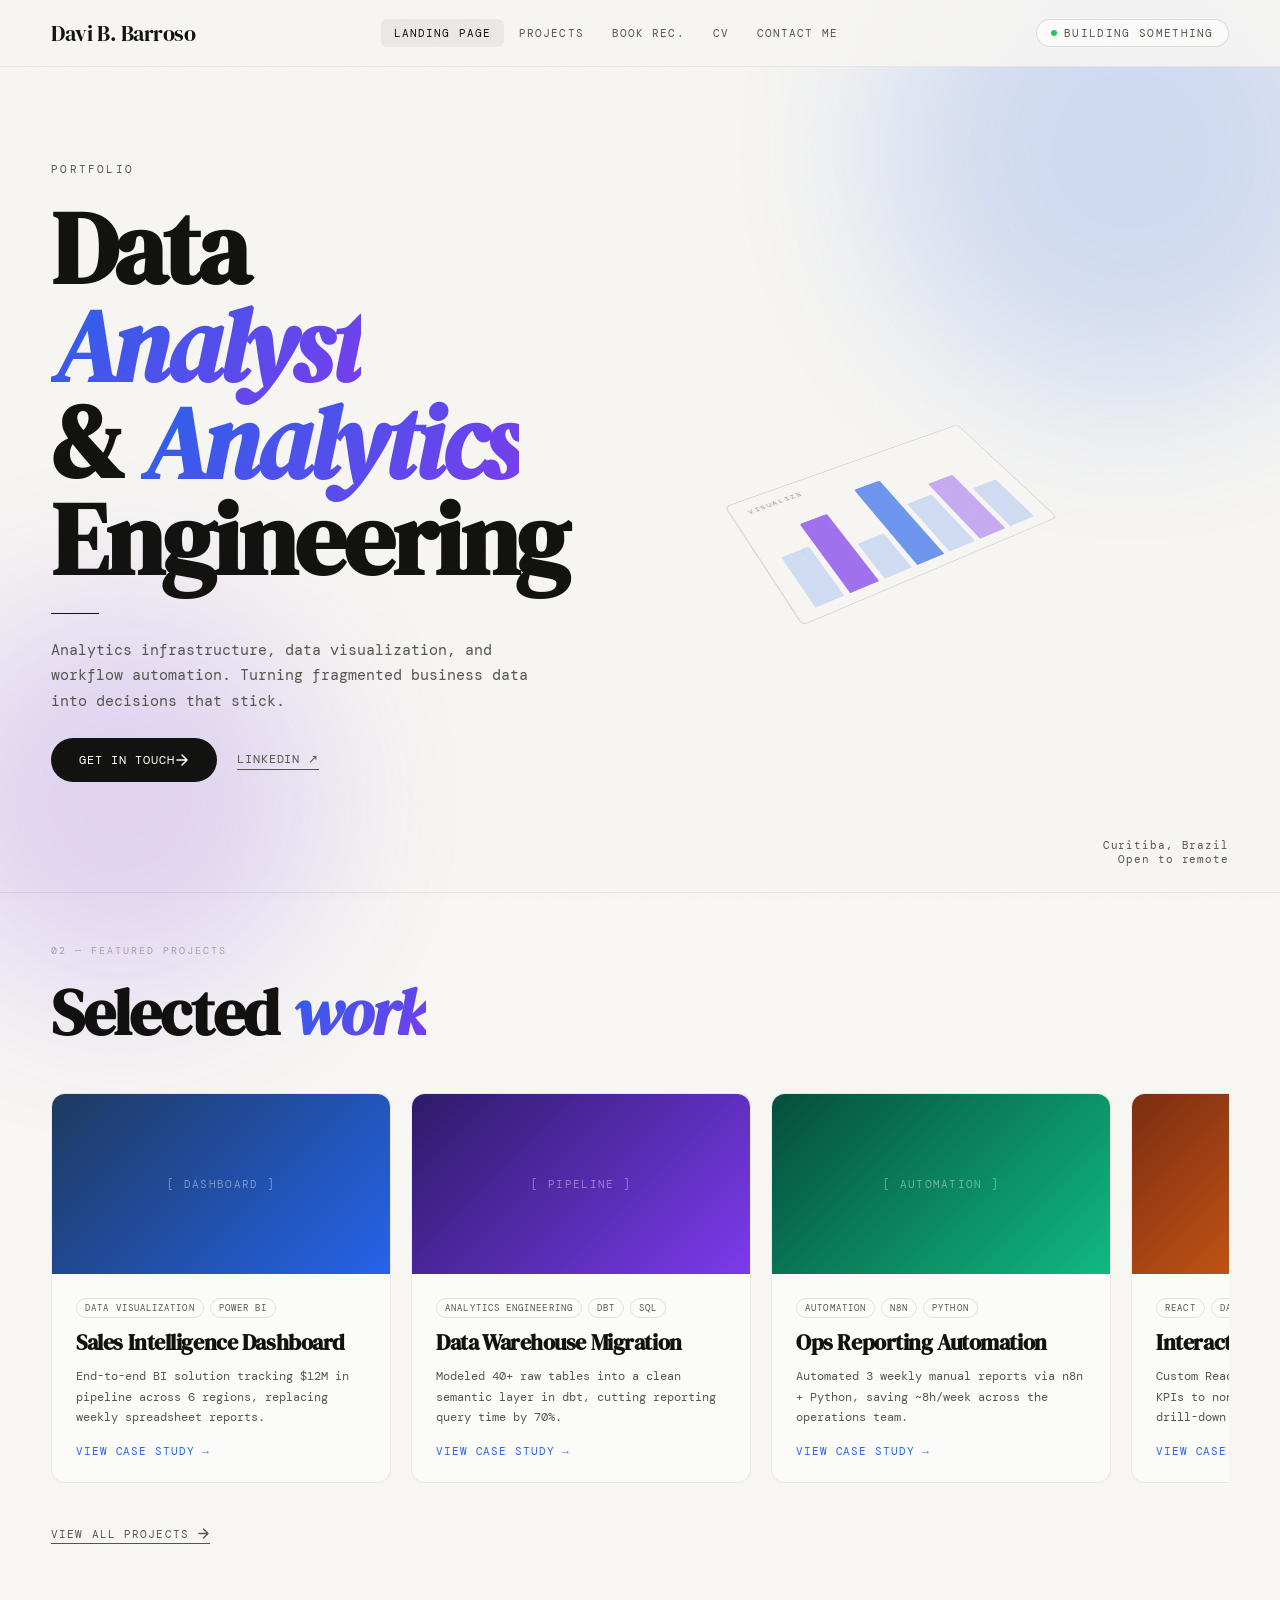
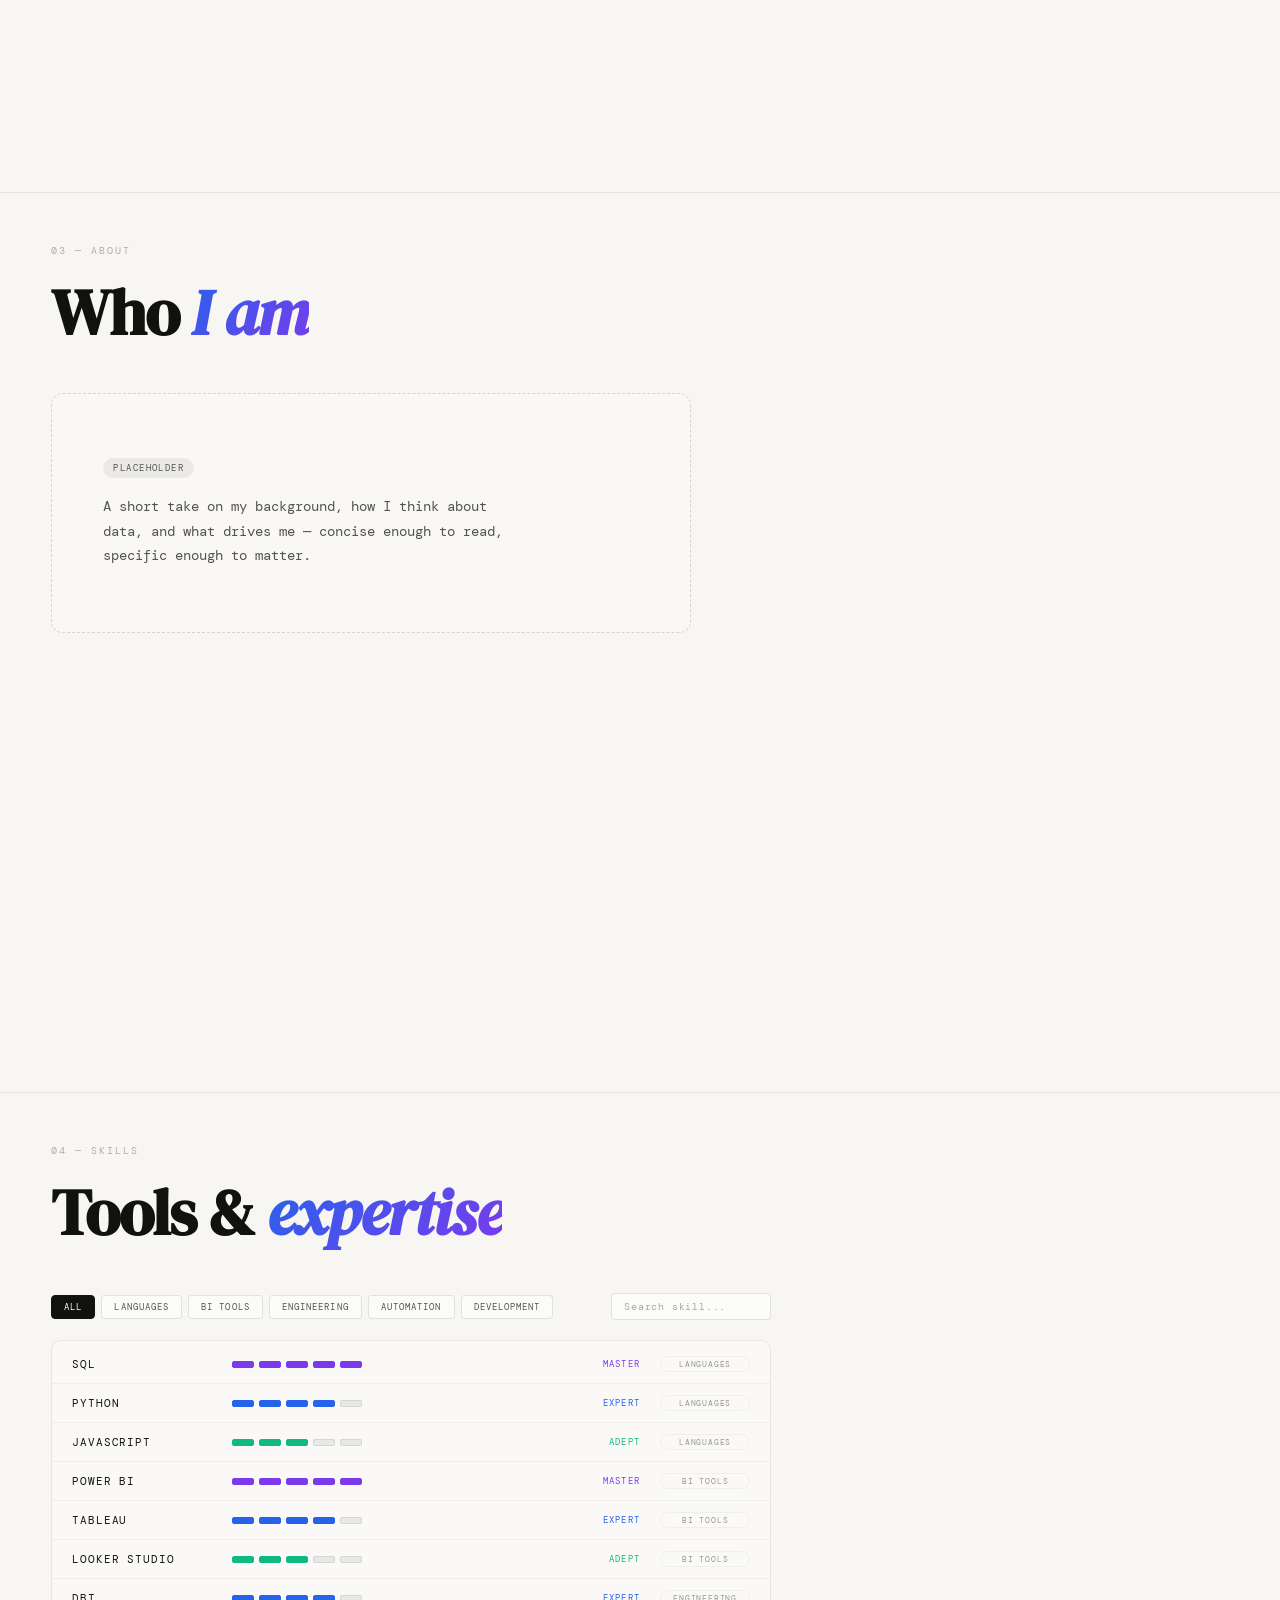
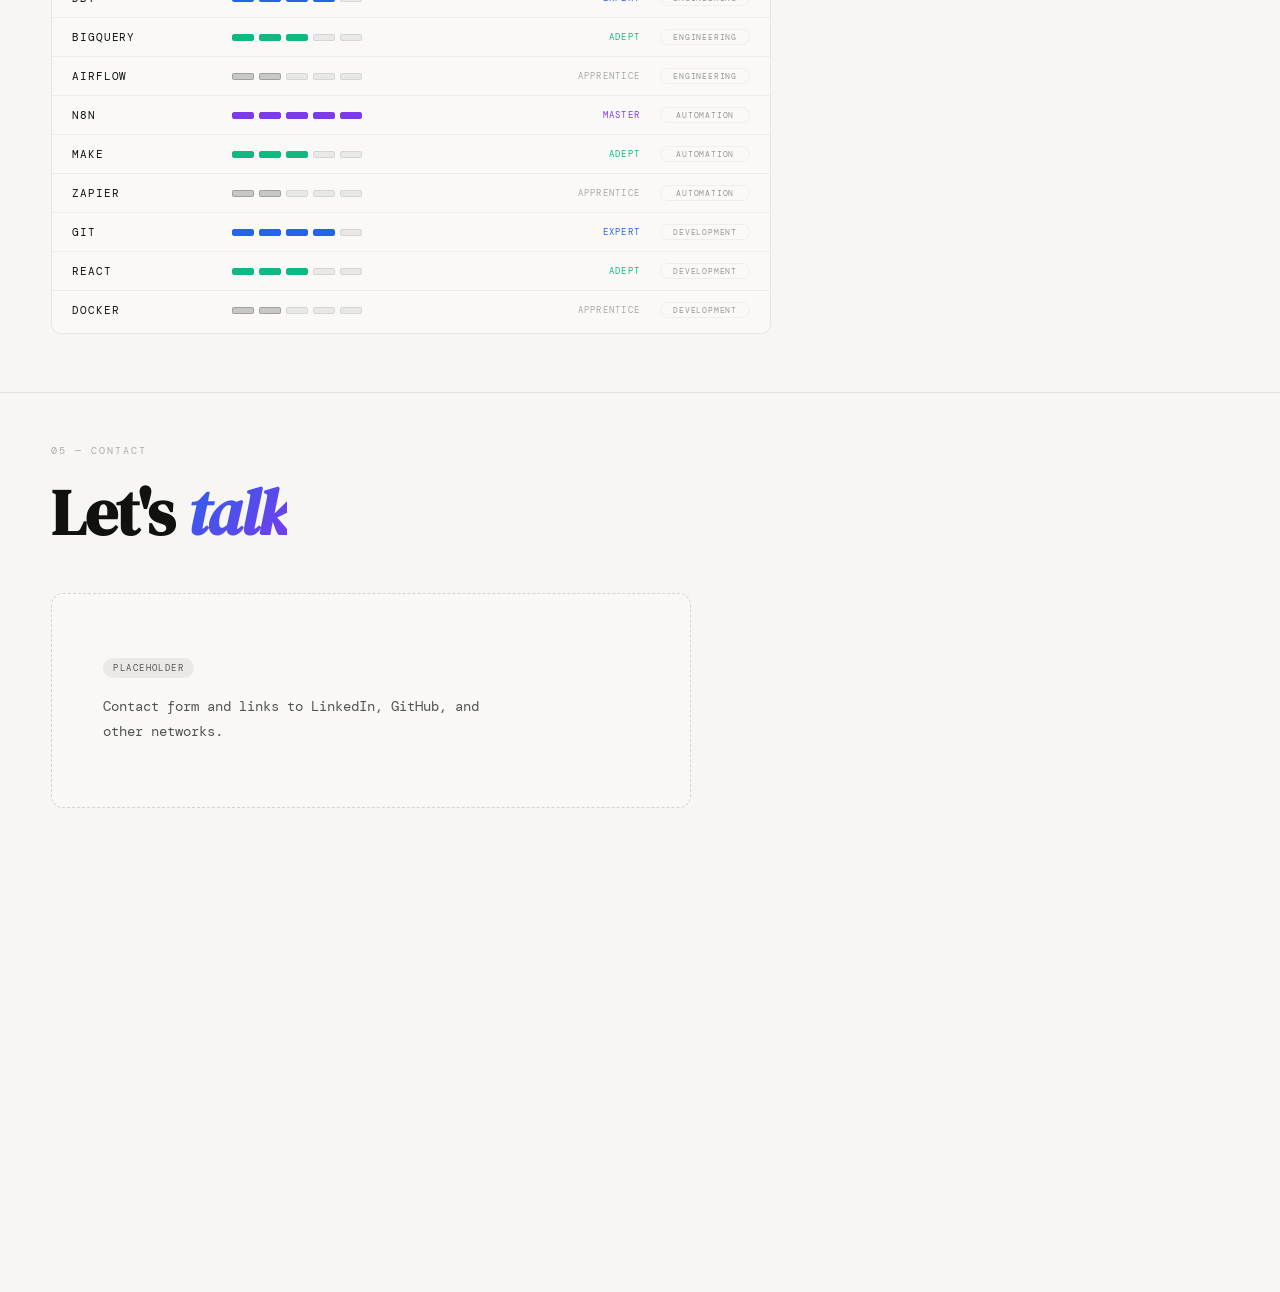
==== commit dd6686d8: "Animation part is finished" ====
--- a/index.html
+++ b/index.html
@@ -6,6 +6,7 @@
   <title>Davi Barroso — Data Analyst | Analytics Engineering</title>
   <link href="https://fonts.googleapis.com/css2?family=DM+Serif+Display:ital@0;1&family=DM+Mono:wght@300;400;500&display=swap" rel="stylesheet" />
   <link rel="stylesheet" href="style.css" />
+  <link rel="stylesheet" href="hero-animation.css" />
 </head>
 <body>
   <div class="blob blob-1"></div>
@@ -36,63 +37,7 @@
         </div>
       </main>
 
-      <div class="hero-animation" aria-hidden="true">
-        <div class="iso-scene">
-
-          <!-- Base: Collect -->
-          <div class="iso-layer" data-layer="collect">
-            <span class="layer-label">Collect</span>
-            <div class="dot-grid">
-              <span class="dot-cell"></span><span class="dot-cell"></span><span class="dot-cell"></span><span class="dot-cell"></span><span class="dot-cell"></span>
-              <span class="dot-cell"></span><span class="dot-cell"></span><span class="dot-cell"></span><span class="dot-cell"></span><span class="dot-cell"></span>
-              <span class="dot-cell"></span><span class="dot-cell"></span><span class="dot-cell"></span><span class="dot-cell"></span><span class="dot-cell"></span>
-              <span class="dot-cell"></span><span class="dot-cell"></span><span class="dot-cell"></span><span class="dot-cell"></span><span class="dot-cell"></span>
-            </div>
-          </div>
-
-          <!-- Layer 2: Transform -->
-          <div class="iso-layer" data-layer="transform">
-            <span class="layer-label">Transform</span>
-            <div class="code-content">
-              <div class="code-line" style="--w:68%"></div>
-              <div class="code-line" style="--w:50%"></div>
-              <div class="code-line" style="--w:82%"></div>
-              <div class="code-line" style="--w:38%"></div>
-              <div class="code-line" style="--w:60%"></div>
-            </div>
-          </div>
-
-          <!-- Layer 3: Automate -->
-          <div class="iso-layer" data-layer="automate">
-            <span class="layer-label">Automate</span>
-            <svg class="flow-svg" viewBox="0 0 200 90" fill="none" xmlns="http://www.w3.org/2000/svg">
-              <circle cx="28"  cy="45" r="10" class="flow-node"/>
-              <circle cx="100" cy="18" r="10" class="flow-node"/>
-              <circle cx="100" cy="72" r="10" class="flow-node"/>
-              <circle cx="172" cy="45" r="10" class="flow-node"/>
-              <line x1="38"  y1="45" x2="90"  y2="22" class="flow-edge"/>
-              <line x1="38"  y1="45" x2="90"  y2="68" class="flow-edge"/>
-              <line x1="110" y1="22" x2="162" y2="42" class="flow-edge"/>
-              <line x1="110" y1="68" x2="162" y2="48" class="flow-edge"/>
-            </svg>
-          </div>
-
-          <!-- Top: Visualize -->
-          <div class="iso-layer" data-layer="visualize">
-            <span class="layer-label">Visualize</span>
-            <div class="bar-chart">
-              <div class="bar" style="--h:55%"></div>
-              <div class="bar" style="--h:80%"></div>
-              <div class="bar" style="--h:40%"></div>
-              <div class="bar" style="--h:95%"></div>
-              <div class="bar" style="--h:60%"></div>
-              <div class="bar" style="--h:72%"></div>
-              <div class="bar" style="--h:50%"></div>
-            </div>
-          </div>
-
-        </div>
-      </div>
+      <script src="hero-animation.js"></script>
 
     </div><!-- /.hero-body -->
 
@@ -215,7 +160,7 @@
     </div>
 
     <div class="skills-panel">
-
+      <!-- Mudar isso aqui pra alguma tabela com essas skills ou talvez fazer com que ela detecte as skills utilizadas nos projetos -->
       <div class="skills-list">
 
         <div class="skill-row" data-category="languages" data-rank="master">
--- a/style.css
+++ b/style.css
@@ -135,181 +135,6 @@
   50% { opacity: 0.5; transform: scale(0.8); }
 }
 
-/* ─── Hero two-column layout ─── */
-.hero-body {
-  display: flex;
-  align-items: center;
-  gap: clamp(32px, 5vw, 80px);
-  flex: 1;
-}
-
-.hero-body main {
-  max-width: 520px;
-  flex-shrink: 0;
-}
-
-/* ─── Hero Animation ─── */
-.hero-animation {
-  flex: 1;
-  min-width: 0;
-  display: flex;
-  align-items: center;
-  justify-content: center;
-  perspective: 900px;
-  perspective-origin: 50% 38%;
-  opacity: 0;
-  animation: fadeUp 1s ease forwards 1.6s;
-}
-
-.iso-scene {
-  width: 280px;
-  height: 180px;
-  position: relative;
-  transform-style: preserve-3d;
-  transform: rotateX(52deg) rotateZ(-30deg);
-  margin: 160px auto;
-  animation: iso-drift 5s ease-in-out infinite;
-}
-
-@keyframes iso-drift {
-  0%, 100% { transform: rotateX(52deg) rotateZ(-30deg) translateY(0px); }
-  50%       { transform: rotateX(52deg) rotateZ(-30deg) translateY(-10px); }
-}
-
-.iso-layer {
-  position: absolute;
-  inset: 0;
-  border: 1px solid rgba(17, 17, 16, 0.12);
-  border-radius: 6px;
-  background: rgba(247, 246, 243, 0.96);
-  display: flex;
-  flex-direction: column;
-  padding: 14px 16px 12px;
-  gap: 10px;
-  will-change: transform;
-}
-
-/* Layer Z animations */
-.iso-layer[data-layer="collect"]   { animation: explode-collect   7s ease-in-out infinite; }
-.iso-layer[data-layer="transform"] { animation: explode-transform 7s ease-in-out infinite; }
-.iso-layer[data-layer="automate"]  { animation: explode-automate  7s ease-in-out infinite; }
-.iso-layer[data-layer="visualize"] { animation: explode-visualize 7s ease-in-out infinite; }
-
-@keyframes explode-collect {
-  0%, 14%, 88%, 100% { transform: translate3d(0px, 0px, 0px); }
-  40%, 70%           { transform: translate3d(0px, 0px, 0px); }
-}
-@keyframes explode-transform {
-  0%, 14%  { transform: translate3d(0px,   0px, 0px); }
-  40%, 70% { transform: translate3d(50px,  0px, 100px); }
-  88%      { transform: translate3d(0px,   0px, 0px); }
-}
-@keyframes explode-automate {
-  0%, 14%  { transform: translate3d(0px,   0px, 0px); }
-  40%, 70% { transform: translate3d(80px,  0px, 200px); }
-  88%      { transform: translate3d(0px,   0px, 0px); }
-}
-@keyframes explode-visualize {
-  0%, 14%  { transform: translate3d(0px,   0px, 0px); }
-  40%, 70% { transform: translate3d(50px,  0px, 300px); }
-  88%      { transform: translate3d(0px,   0px, 0px); }
-}
-
-.layer-label {
-  font-size: 8px;
-  letter-spacing: 0.2em;
-  text-transform: uppercase;
-  color: var(--ink-light);
-  opacity: 0.6;
-}
-
-/* Collect: dot grid */
-.dot-grid {
-  display: grid;
-  grid-template-columns: repeat(5, 1fr);
-  gap: 8px;
-  flex: 1;
-  align-content: center;
-}
-
-.dot-cell {
-  width: 6px;
-  height: 6px;
-  border-radius: 50%;
-  background: var(--accent);
-  opacity: 0.18;
-}
-
-.dot-cell:nth-child(3n+1) { opacity: 0.55; background: var(--accent); }
-.dot-cell:nth-child(5n+2) { opacity: 0.32; background: var(--accent-2); }
-
-/* Transform: code lines */
-.code-content {
-  display: flex;
-  flex-direction: column;
-  gap: 9px;
-  flex: 1;
-  justify-content: center;
-}
-
-.code-line {
-  height: 5px;
-  width: var(--w);
-  background: var(--accent-2);
-  border-radius: 2px;
-  opacity: 0.18;
-}
-
-.code-line:nth-child(odd) { opacity: 0.38; background: var(--accent); }
-
-/* Automate: flow diagram */
-.flow-svg {
-  width: 100%;
-  flex: 1;
-}
-
-.flow-node {
-  fill: rgba(37, 99, 235, 0.08);
-  stroke: var(--accent);
-  stroke-width: 1.5;
-  opacity: 0.6;
-}
-
-.flow-edge {
-  stroke: var(--accent-2);
-  stroke-width: 1;
-  opacity: 0.3;
-}
-
-/* Visualize: bar chart */
-.bar-chart {
-  display: flex;
-  align-items: flex-end;
-  gap: 6px;
-  flex: 1;
-  padding: 0 2px;
-}
-
-.bar {
-  flex: 1;
-  height: var(--h);
-  background: var(--accent);
-  border-radius: 2px 2px 0 0;
-  opacity: 0.18;
-}
-
-.bar:nth-child(2) { background: var(--accent-2); opacity: 0.7; }
-.bar:nth-child(4) { background: var(--accent);   opacity: 0.65; }
-.bar:nth-child(6) { background: var(--accent-2); opacity: 0.4; }
-
-@media (prefers-reduced-motion: reduce) {
-  .iso-layer { animation: none; }
-  .iso-scene { animation: none; }
-  .iso-layer[data-layer="transform"] { transform: translate3d(50px,  0, 100px); }
-  .iso-layer[data-layer="automate"]  { transform: translate3d(80px,  0, 200px); }
-  .iso-layer[data-layer="visualize"] { transform: translate3d(50px,  0, 300px); }
-}
-
 /* ─── Hero ─── */
 #hero {
   min-height: calc(100vh - 75px);
@@ -816,12 +641,6 @@
 }
 
 /* ─── Responsive ─── */
-@media (max-width: 900px) {
-  .hero-animation { display: none; }
-  .hero-body { display: contents; }
-  .hero-body main { max-width: 780px; }
-}
-
 @media (max-width: 768px) {
   .nav { display: none; }
 }
--- a/hero-animation.css
+++ b/hero-animation.css
@@ -0,0 +1,184 @@
+/* ─── Hero two-column layout ─── */
+.hero-body {
+  display: flex;
+  align-items: center;
+  gap: clamp(32px, 5vw, 80px);
+  flex: 1;
+}
+
+.hero-body main {
+  max-width: 520px;
+  flex-shrink: 0;
+}
+
+/* ─── Hero Animation container ─── */
+.hero-animation {
+  flex: 1;
+  min-width: 0;
+  display: flex;
+  align-items: center;
+  justify-content: center;
+  perspective: 900px;
+  perspective-origin: 50% 38%;
+  opacity: 0;
+  animation: fadeUp-animation 1s ease forwards 1.6s;
+}
+
+@keyframes fadeUp-animation {
+  from { opacity: 0; transform: translate(-40px, 80px); }
+  to   { opacity: 1; transform: translate(-40px, 40px); }
+}
+
+.iso-scene {
+  width: 280px;
+  height: 180px;
+  position: relative;
+  transform-style: preserve-3d;
+  transform: rotateX(52deg) rotateZ(-30deg);
+  margin: 160px auto;
+  animation: iso-drift 5s ease-in-out infinite;
+}
+
+@keyframes iso-drift {
+  0%, 100% { transform: rotateX(52deg) rotateZ(-30deg) translateY(0px); }
+  50%       { transform: rotateX(52deg) rotateZ(-30deg) translateY(-10px); }
+}
+
+/* ─── Layers ─── */
+.iso-layer {
+  position: absolute;
+  inset: 0;
+  border: 1px solid rgba(17, 17, 16, 0.12);
+  border-radius: 6px;
+  background: rgba(247, 246, 243, 0.96);
+  display: flex;
+  flex-direction: column;
+  padding: 14px 16px 12px;
+  gap: 10px;
+  will-change: transform;
+}
+
+.iso-layer[data-layer="collect"]   { animation: explode-collect   7s ease-in-out infinite; }
+.iso-layer[data-layer="transform"] { animation: explode-transform 7s ease-in-out infinite; }
+.iso-layer[data-layer="automate"]  { animation: explode-automate  7s ease-in-out infinite; }
+.iso-layer[data-layer="visualize"] { animation: explode-visualize 7s ease-in-out infinite; }
+
+@keyframes explode-collect {
+  0%, 14%, 88%, 100% { transform: translate3d(0px,  0px,   0px); }
+  40%, 70%           { transform: translate3d(0px,  0px,   0px); }
+}
+@keyframes explode-transform {
+  0%, 14%  { transform: translate3d(0px,  0px,   0px); }
+  40%, 70% { transform: translate3d(50px, 0px, 100px); }
+  88%      { transform: translate3d(0px,  0px,   0px); }
+}
+@keyframes explode-automate {
+  0%, 14%  { transform: translate3d(0px,  0px,   0px); }
+  40%, 70% { transform: translate3d(80px, 0px, 200px); }
+  88%      { transform: translate3d(0px,  0px,   0px); }
+}
+@keyframes explode-visualize {
+  0%, 14%  { transform: translate3d(0px,  0px,   0px); }
+  40%, 70% { transform: translate3d(50px, 0px, 300px); }
+  88%      { transform: translate3d(0px,  0px,   0px); }
+}
+
+/* ─── Layer content ─── */
+.layer-label {
+  font-size: 8px;
+  letter-spacing: 0.2em;
+  text-transform: uppercase;
+  color: var(--ink-light);
+  opacity: 0.6;
+}
+
+/* Collect: dot grid */
+.dot-grid {
+  display: grid;
+  grid-template-columns: repeat(5, 1fr);
+  gap: 8px;
+  flex: 1;
+  align-content: center;
+}
+
+.dot-cell {
+  width: 6px;
+  height: 6px;
+  border-radius: 50%;
+  background: var(--accent);
+  opacity: 0.18;
+}
+
+.dot-cell:nth-child(3n+1) { opacity: 0.55; background: var(--accent); }
+.dot-cell:nth-child(5n+2) { opacity: 0.32; background: var(--accent-2); }
+
+/* Transform: code lines */
+.code-content {
+  display: flex;
+  flex-direction: column;
+  gap: 9px;
+  flex: 1;
+  justify-content: center;
+}
+
+.code-line {
+  height: 5px;
+  width: var(--w);
+  background: var(--accent-2);
+  border-radius: 2px;
+  opacity: 0.18;
+}
+
+.code-line:nth-child(odd) { opacity: 0.38; background: var(--accent); }
+
+/* Automate: flow diagram */
+.flow-svg  { width: 100%; flex: 1; }
+
+.flow-node {
+  fill: rgba(37, 99, 235, 0.08);
+  stroke: var(--accent);
+  stroke-width: 1.5;
+  opacity: 0.6;
+}
+
+.flow-edge {
+  stroke: var(--accent-2);
+  stroke-width: 1;
+  opacity: 0.3;
+}
+
+/* Visualize: bar chart */
+.bar-chart {
+  display: flex;
+  align-items: flex-end;
+  gap: 6px;
+  flex: 1;
+  padding: 0 2px;
+}
+
+.bar {
+  flex: 1;
+  height: var(--h);
+  background: var(--accent);
+  border-radius: 2px 2px 0 0;
+  opacity: 0.18;
+}
+
+.bar:nth-child(2) { background: var(--accent-2); opacity: 0.7; }
+.bar:nth-child(4) { background: var(--accent);   opacity: 0.65; }
+.bar:nth-child(6) { background: var(--accent-2); opacity: 0.4; }
+
+/* ─── Responsive ─── */
+@media (max-width: 900px) {
+  .hero-animation { display: none; }
+  .hero-body { display: contents; }
+  .hero-body main { max-width: 780px; }
+}
+
+@media (prefers-reduced-motion: reduce) {
+  .iso-layer { animation: none; }
+  .iso-scene { animation: none; }
+  .iso-layer[data-layer="transform"] { transform: translate3d(50px, 0, 100px); }
+  .iso-layer[data-layer="automate"]  { transform: translate3d(80px, 0, 200px); }
+  .iso-layer[data-layer="visualize"] { transform: translate3d(50px, 0, 300px); }
+}
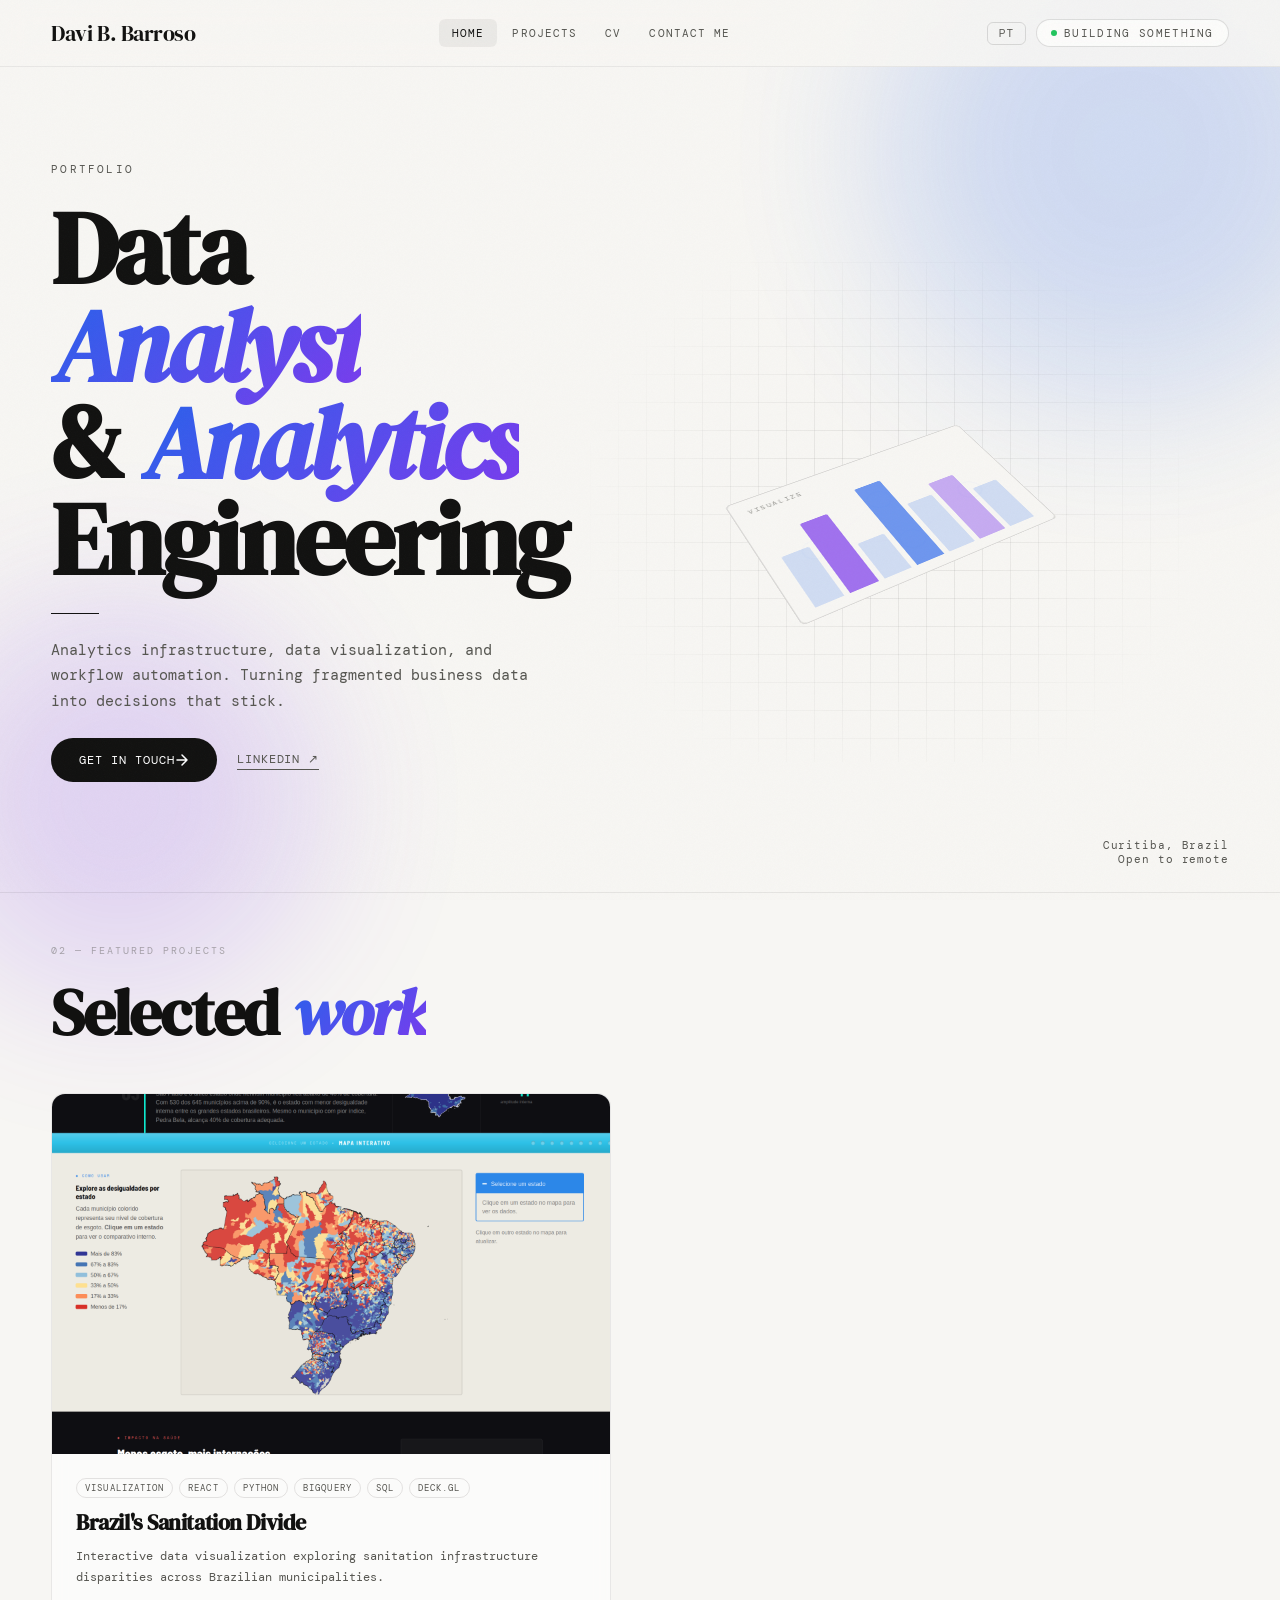
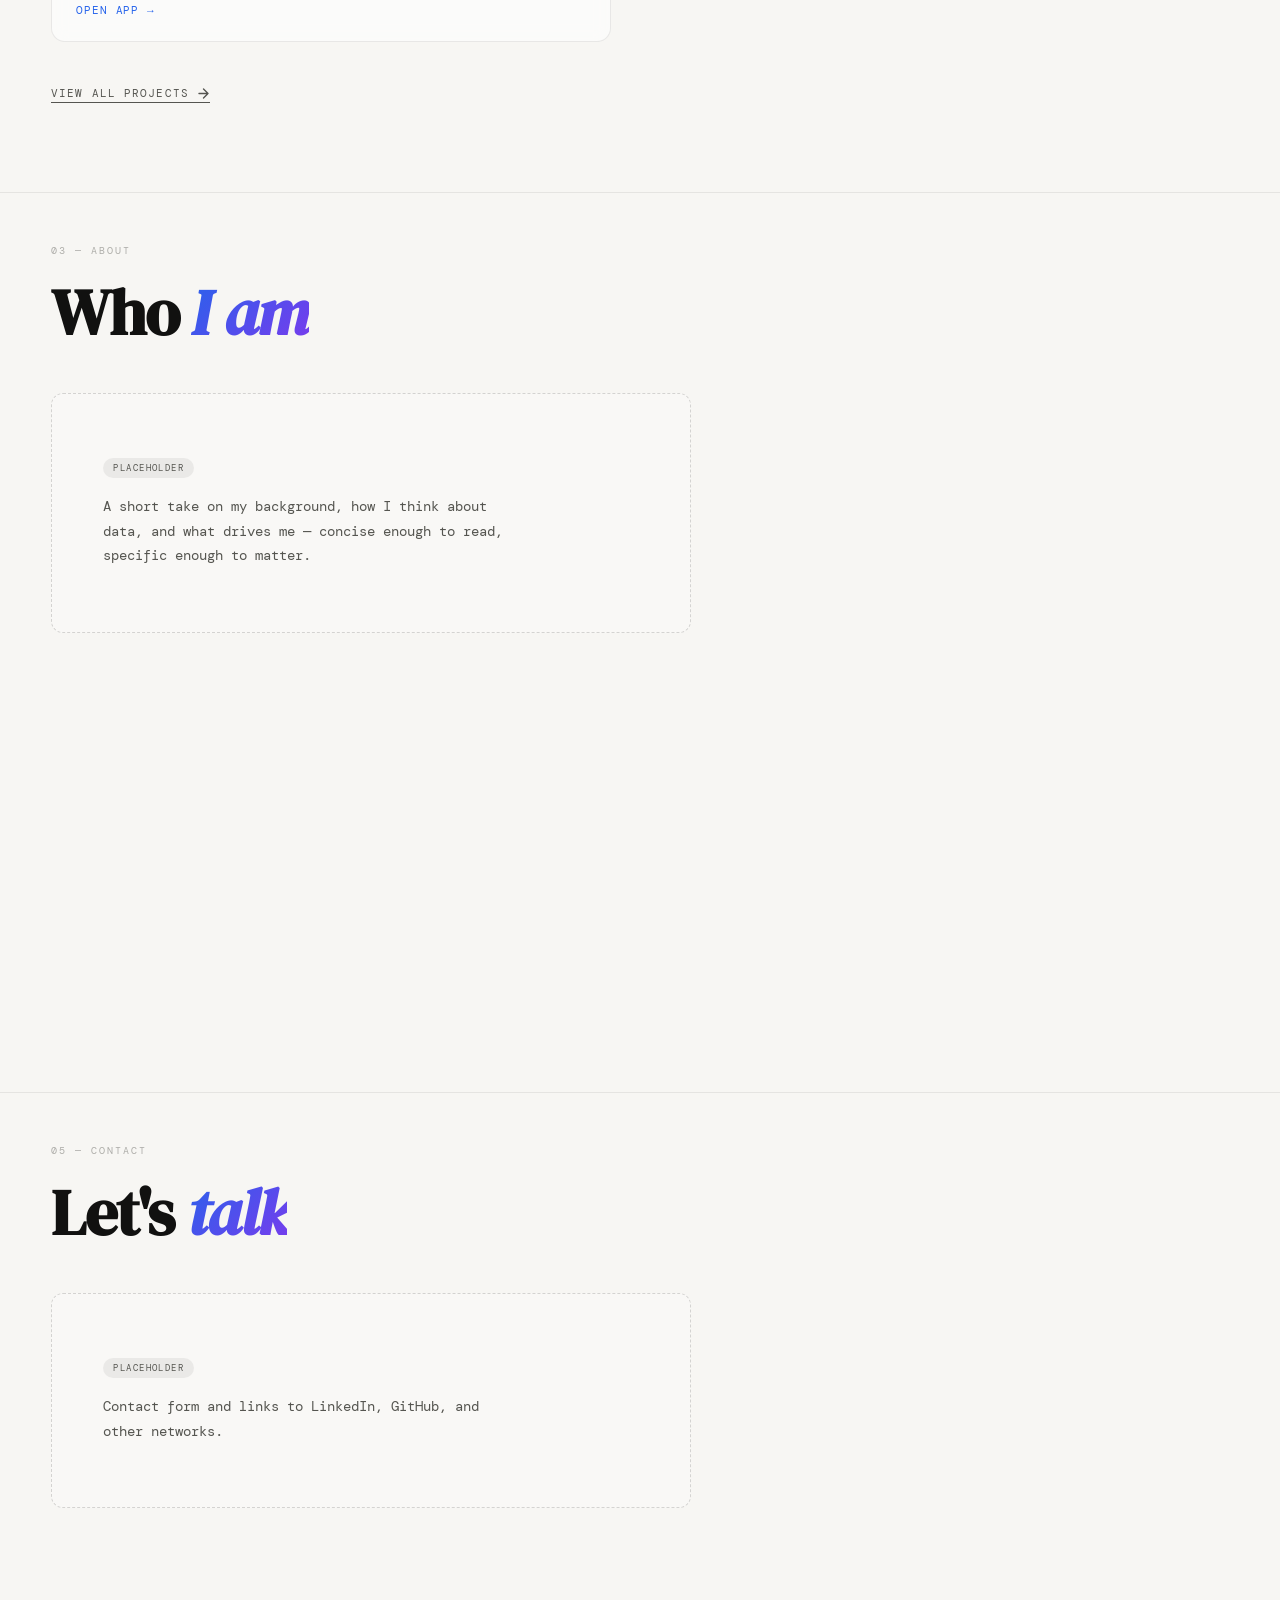
==== commit 490a4a37: "Projeto" ====
--- a/index.html
+++ b/index.html
@@ -7,6 +7,7 @@
   <link href="https://fonts.googleapis.com/css2?family=DM+Serif+Display:ital@0;1&family=DM+Mono:wght@300;400;500&display=swap" rel="stylesheet" />
   <link rel="stylesheet" href="style.css" />
   <link rel="stylesheet" href="hero-animation.css" />
+  <script src="i18n.js"></script>
 </head>
 <body>
   <div class="blob blob-1"></div>
@@ -19,16 +20,16 @@
     <div class="hero-body">
 
       <main>
-        <p class="eyebrow">Portfolio</p>
-        <h1 class="headline">Data<br><em>Analyst</em><br>& <em>Analytics</em><br>Engineering</h1>
+        <p class="eyebrow" data-i18n="hero.eyebrow">Portfolio</p>
+        <h1 class="headline" data-i18n-html="hero.headline">Data<br><em>Analyst</em><br>& <em>Analytics</em><br>Engineering</h1>
         <div class="divider"></div>
-        <p class="description">
+        <p class="description" data-i18n="hero.description">
           Analytics infrastructure, data visualization, and workflow automation.
           Turning fragmented business data into decisions that stick.
         </p>
         <div class="cta-row">
           <a href="mailto:davi@davibarroso.com" class="btn-primary">
-            Get in touch
+            <span data-i18n="hero.cta">Get in touch</span>
             <svg width="14" height="14" viewBox="0 0 14 14" fill="none">
               <path d="M2 7h10M7 2l5 5-5 5" stroke="currentColor" stroke-width="1.5" stroke-linecap="round" stroke-linejoin="round"/>
             </svg>
@@ -44,7 +45,7 @@
     <footer class="hero-footer">
       <div class="stack-list">
       </div>
-      <div class="location">
+      <div class="location" data-i18n-html="hero.location">
         Curitiba, Brazil<br>Open to remote
       </div>
     </footer>
@@ -52,77 +53,14 @@
 
   <!-- 02 · Featured Projects -->
   <section id="highlights" class="section section-projects">
-    <p class="section-eyebrow">02 — Featured Projects</p>
-    <h2 class="section-title">Selected <em>work</em></h2>
+    <p class="section-eyebrow" data-i18n="section.projects.eyebrow">02 — Featured Projects</p>
+    <h2 class="section-title" data-i18n-html="section.projects.title">Selected <em>work</em></h2>
 
-    <div class="projects-track">
-
-      <article class="project-card">
-        <div class="project-card-top" style="background: linear-gradient(135deg, #1e3a5f 0%, #2563eb 100%);">
-          <span class="project-placeholder-img">[ dashboard ]</span>
-        </div>
-        <div class="project-card-body">
-          <div class="project-meta">
-            <span class="project-tag">Data Visualization</span>
-            <span class="project-tag">Power BI</span>
-          </div>
-          <h3 class="project-name">Sales Intelligence Dashboard</h3>
-          <p class="project-desc">End-to-end BI solution tracking $12M in pipeline across 6 regions, replacing weekly spreadsheet reports.</p>
-          <a href="#" class="project-link">View case study →</a>
-        </div>
-      </article>
-
-      <article class="project-card">
-        <div class="project-card-top" style="background: linear-gradient(135deg, #2d1b69 0%, #7c3aed 100%);">
-          <span class="project-placeholder-img">[ pipeline ]</span>
-        </div>
-        <div class="project-card-body">
-          <div class="project-meta">
-            <span class="project-tag">Analytics Engineering</span>
-            <span class="project-tag">dbt</span>
-            <span class="project-tag">SQL</span>
-          </div>
-          <h3 class="project-name">Data Warehouse Migration</h3>
-          <p class="project-desc">Modeled 40+ raw tables into a clean semantic layer in dbt, cutting reporting query time by 70%.</p>
-          <a href="#" class="project-link">View case study →</a>
-        </div>
-      </article>
-
-      <article class="project-card">
-        <div class="project-card-top" style="background: linear-gradient(135deg, #064e3b 0%, #10b981 100%);">
-          <span class="project-placeholder-img">[ automation ]</span>
-        </div>
-        <div class="project-card-body">
-          <div class="project-meta">
-            <span class="project-tag">Automation</span>
-            <span class="project-tag">n8n</span>
-            <span class="project-tag">Python</span>
-          </div>
-          <h3 class="project-name">Ops Reporting Automation</h3>
-          <p class="project-desc">Automated 3 weekly manual reports via n8n + Python, saving ~8h/week across the operations team.</p>
-          <a href="#" class="project-link">View case study →</a>
-        </div>
-      </article>
-
-      <article class="project-card">
-        <div class="project-card-top" style="background: linear-gradient(135deg, #7c2d12 0%, #f97316 100%);">
-          <span class="project-placeholder-img">[ web app ]</span>
-        </div>
-        <div class="project-card-body">
-          <div class="project-meta">
-            <span class="project-tag">React</span>
-            <span class="project-tag">Data Viz</span>
-          </div>
-          <h3 class="project-name">Interactive Analytics Portal</h3>
-          <p class="project-desc">Custom React dashboard exposing internal KPIs to non-technical stakeholders with drill-down filters.</p>
-          <a href="#" class="project-link">View case study →</a>
-        </div>
-      </article>
-
-    </div>
+    <div class="projects-track"></div>
+    <script src="home-loader.js"></script>
 
     <a href="projects.html" class="see-more-link">
-      View all projects
+      <span data-i18n="section.projects.viewAll">View all projects</span>
       <svg width="13" height="13" viewBox="0 0 13 13" fill="none">
         <path d="M2 6.5h9M6.5 2l4.5 4.5-4.5 4.5" stroke="currentColor" stroke-width="1.4" stroke-linecap="round" stroke-linejoin="round"/>
       </svg>
@@ -131,178 +69,25 @@
 
   <!-- 03 · About -->
   <section id="about" class="section">
-    <p class="section-eyebrow">03 — About</p>
-    <h2 class="section-title">Who <em>I am</em></h2>
+    <p class="section-eyebrow" data-i18n="section.about.eyebrow">03 — About</p>
+    <h2 class="section-title" data-i18n-html="section.about.title">Who <em>I am</em></h2>
     <div class="placeholder-box">
       <span class="placeholder-badge">Placeholder</span>
-      <p class="placeholder-desc">
+      <p class="placeholder-desc" data-i18n="placeholder.about">
         A short take on my background, how I think about data, and what
         drives me — concise enough to read, specific enough to matter.
       </p>
     </div>
   </section>
 
-  <!-- 04 · Skills -->
-  <section id="skills" class="section">
-    <p class="section-eyebrow">04 — Skills</p>
-    <h2 class="section-title">Tools & <em>expertise</em></h2>
-
-    <div class="skills-controls">
-      <div class="skills-filter-bar">
-        <button class="skill-btn active" data-filter="all">All</button>
-        <button class="skill-btn" data-filter="languages">Languages</button>
-        <button class="skill-btn" data-filter="bi">BI Tools</button>
-        <button class="skill-btn" data-filter="engineering">Engineering</button>
-        <button class="skill-btn" data-filter="automation">Automation</button>
-        <button class="skill-btn" data-filter="development">Development</button>
-      </div>
-      <input class="skills-search" type="text" placeholder="Search skill..." />
-    </div>
-
-    <div class="skills-panel">
-      <!-- Mudar isso aqui pra alguma tabela com essas skills ou talvez fazer com que ela detecte as skills utilizadas nos projetos -->
-      <div class="skills-list">
-
-        <div class="skill-row" data-category="languages" data-rank="master">
-          <span class="skill-name">SQL</span>
-          <div class="skill-pips"><span class="pip filled"></span><span class="pip filled"></span><span class="pip filled"></span><span class="pip filled"></span><span class="pip filled"></span></div>
-          <span class="skill-rank rank-master">Master</span>
-          <span class="skill-cat-tag">Languages</span>
-        </div>
-
-        <div class="skill-row" data-category="languages" data-rank="expert">
-          <span class="skill-name">Python</span>
-          <div class="skill-pips"><span class="pip filled"></span><span class="pip filled"></span><span class="pip filled"></span><span class="pip filled"></span><span class="pip"></span></div>
-          <span class="skill-rank rank-expert">Expert</span>
-          <span class="skill-cat-tag">Languages</span>
-        </div>
-
-        <div class="skill-row" data-category="languages" data-rank="adept">
-          <span class="skill-name">JavaScript</span>
-          <div class="skill-pips"><span class="pip filled"></span><span class="pip filled"></span><span class="pip filled"></span><span class="pip"></span><span class="pip"></span></div>
-          <span class="skill-rank rank-adept">Adept</span>
-          <span class="skill-cat-tag">Languages</span>
-        </div>
-
-        <div class="skill-row" data-category="bi" data-rank="master">
-          <span class="skill-name">Power BI</span>
-          <div class="skill-pips"><span class="pip filled"></span><span class="pip filled"></span><span class="pip filled"></span><span class="pip filled"></span><span class="pip filled"></span></div>
-          <span class="skill-rank rank-master">Master</span>
-          <span class="skill-cat-tag">BI Tools</span>
-        </div>
-
-        <div class="skill-row" data-category="bi" data-rank="expert">
-          <span class="skill-name">Tableau</span>
-          <div class="skill-pips"><span class="pip filled"></span><span class="pip filled"></span><span class="pip filled"></span><span class="pip filled"></span><span class="pip"></span></div>
-          <span class="skill-rank rank-expert">Expert</span>
-          <span class="skill-cat-tag">BI Tools</span>
-        </div>
-
-        <div class="skill-row" data-category="bi" data-rank="adept">
-          <span class="skill-name">Looker Studio</span>
-          <div class="skill-pips"><span class="pip filled"></span><span class="pip filled"></span><span class="pip filled"></span><span class="pip"></span><span class="pip"></span></div>
-          <span class="skill-rank rank-adept">Adept</span>
-          <span class="skill-cat-tag">BI Tools</span>
-        </div>
-
-        <div class="skill-row" data-category="engineering" data-rank="expert">
-          <span class="skill-name">dbt</span>
-          <div class="skill-pips"><span class="pip filled"></span><span class="pip filled"></span><span class="pip filled"></span><span class="pip filled"></span><span class="pip"></span></div>
-          <span class="skill-rank rank-expert">Expert</span>
-          <span class="skill-cat-tag">Engineering</span>
-        </div>
-
-        <div class="skill-row" data-category="engineering" data-rank="adept">
-          <span class="skill-name">BigQuery</span>
-          <div class="skill-pips"><span class="pip filled"></span><span class="pip filled"></span><span class="pip filled"></span><span class="pip"></span><span class="pip"></span></div>
-          <span class="skill-rank rank-adept">Adept</span>
-          <span class="skill-cat-tag">Engineering</span>
-        </div>
-
-        <div class="skill-row" data-category="engineering" data-rank="apprentice">
-          <span class="skill-name">Airflow</span>
-          <div class="skill-pips"><span class="pip filled"></span><span class="pip filled"></span><span class="pip"></span><span class="pip"></span><span class="pip"></span></div>
-          <span class="skill-rank rank-apprentice">Apprentice</span>
-          <span class="skill-cat-tag">Engineering</span>
-        </div>
-
-        <div class="skill-row" data-category="automation" data-rank="master">
-          <span class="skill-name">n8n</span>
-          <div class="skill-pips"><span class="pip filled"></span><span class="pip filled"></span><span class="pip filled"></span><span class="pip filled"></span><span class="pip filled"></span></div>
-          <span class="skill-rank rank-master">Master</span>
-          <span class="skill-cat-tag">Automation</span>
-        </div>
-
-        <div class="skill-row" data-category="automation" data-rank="adept">
-          <span class="skill-name">Make</span>
-          <div class="skill-pips"><span class="pip filled"></span><span class="pip filled"></span><span class="pip filled"></span><span class="pip"></span><span class="pip"></span></div>
-          <span class="skill-rank rank-adept">Adept</span>
-          <span class="skill-cat-tag">Automation</span>
-        </div>
-
-        <div class="skill-row" data-category="automation" data-rank="apprentice">
-          <span class="skill-name">Zapier</span>
-          <div class="skill-pips"><span class="pip filled"></span><span class="pip filled"></span><span class="pip"></span><span class="pip"></span><span class="pip"></span></div>
-          <span class="skill-rank rank-apprentice">Apprentice</span>
-          <span class="skill-cat-tag">Automation</span>
-        </div>
-
-        <div class="skill-row" data-category="development" data-rank="expert">
-          <span class="skill-name">Git</span>
-          <div class="skill-pips"><span class="pip filled"></span><span class="pip filled"></span><span class="pip filled"></span><span class="pip filled"></span><span class="pip"></span></div>
-          <span class="skill-rank rank-expert">Expert</span>
-          <span class="skill-cat-tag">Development</span>
-        </div>
-
-        <div class="skill-row" data-category="development" data-rank="adept">
-          <span class="skill-name">React</span>
-          <div class="skill-pips"><span class="pip filled"></span><span class="pip filled"></span><span class="pip filled"></span><span class="pip"></span><span class="pip"></span></div>
-          <span class="skill-rank rank-adept">Adept</span>
-          <span class="skill-cat-tag">Development</span>
-        </div>
-
-        <div class="skill-row" data-category="development" data-rank="apprentice">
-          <span class="skill-name">Docker</span>
-          <div class="skill-pips"><span class="pip filled"></span><span class="pip filled"></span><span class="pip"></span><span class="pip"></span><span class="pip"></span></div>
-          <span class="skill-rank rank-apprentice">Apprentice</span>
-          <span class="skill-cat-tag">Development</span>
-        </div>
-
-      </div>
-    </div>
-
-    <script>
-      let activeFilter = 'all';
-
-      function applyFilters() {
-        const query = document.querySelector('.skills-search').value.toLowerCase();
-        document.querySelectorAll('.skill-row').forEach(row => {
-          const matchesFilter = activeFilter === 'all' || row.dataset.category === activeFilter;
-          const matchesSearch = row.querySelector('.skill-name').textContent.toLowerCase().includes(query);
-          row.classList.toggle('hidden', !matchesFilter || !matchesSearch);
-        });
-      }
-
-      document.querySelectorAll('.skill-btn').forEach(btn => {
-        btn.addEventListener('click', () => {
-          document.querySelectorAll('.skill-btn').forEach(b => b.classList.remove('active'));
-          btn.classList.add('active');
-          activeFilter = btn.dataset.filter;
-          applyFilters();
-        });
-      });
-
-      document.querySelector('.skills-search').addEventListener('input', applyFilters);
-    </script>
-  </section>
 
   <!-- 05 · Contact -->
   <section id="contact" class="section">
-    <p class="section-eyebrow">05 — Contact</p>
-    <h2 class="section-title">Let's <em>talk</em></h2>
+    <p class="section-eyebrow" data-i18n="section.contact.eyebrow">05 — Contact</p>
+    <h2 class="section-title" data-i18n-html="section.contact.title">Let's <em>talk</em></h2>
     <div class="placeholder-box">
       <span class="placeholder-badge">Placeholder</span>
-      <p class="placeholder-desc">
+      <p class="placeholder-desc" data-i18n="placeholder.contact">
         Contact form and links to LinkedIn, GitHub, and other networks.
       </p>
     </div>
--- a/style.css
+++ b/style.css
@@ -121,7 +121,6 @@
   border-radius: 100px;
   background: rgba(255,255,255,0.6);
   backdrop-filter: blur(8px);
-  flex-shrink: 0;
 }
 
 .dot {
@@ -133,6 +132,51 @@
 @keyframes pulse {
   0%, 100% { opacity: 1; transform: scale(1); }
   50% { opacity: 0.5; transform: scale(0.8); }
+}
+
+/* ─── Slideshow thumbnail ─── */
+.slideshow {
+  position: relative;
+  overflow: hidden;
+}
+
+.slideshow .slide {
+  position: absolute;
+  inset: 0;
+  background-size: cover;
+  background-position: center;
+  opacity: 0;
+  transition: opacity 0.8s ease;
+}
+
+.slideshow .slide.active {
+  opacity: 1;
+}
+
+.header-right {
+  display: flex;
+  align-items: center;
+  gap: 10px;
+  flex-shrink: 0;
+}
+
+.lang-toggle {
+  font-size: 10px;
+  letter-spacing: 0.12em;
+  text-transform: uppercase;
+  color: var(--ink-light);
+  padding: 5px 11px;
+  border: 1px solid rgba(0,0,0,0.12);
+  border-radius: 6px;
+  background: transparent;
+  cursor: pointer;
+  transition: color 0.2s ease, background 0.2s ease, border-color 0.2s ease;
+}
+
+.lang-toggle:hover {
+  color: var(--ink);
+  background: rgba(0,0,0,0.05);
+  border-color: rgba(0,0,0,0.2);
 }
 
 /* ─── Hero ─── */
@@ -378,7 +422,7 @@
 }
 
 .project-card {
-  flex: 0 0 340px;
+  flex: 0 0 560px;
   scroll-snap-align: start;
   border-radius: 14px;
   border: 1px solid rgba(0,0,0,0.08);
@@ -394,7 +438,7 @@
 }
 
 .project-card-top {
-  height: 180px;
+  height: 360px;
   display: flex;
   align-items: center;
   justify-content: center;
--- a/hero-animation.css
+++ b/hero-animation.css
@@ -15,6 +15,7 @@
 .hero-animation {
   flex: 1;
   min-width: 0;
+  position: relative;
   display: flex;
   align-items: center;
   justify-content: center;
@@ -83,6 +84,90 @@
   88%      { transform: translate3d(0px,  0px,   0px); }
 }
 
+/* ─── Background grid ─── */
+.scene-grid {
+  position: absolute;
+  inset: 0;
+  background-image:
+    linear-gradient(rgba(17, 17, 16, 0.07) 1px, transparent 1px),
+    linear-gradient(90deg, rgba(17, 17, 16, 0.07) 1px, transparent 1px);
+  background-size: 28px 28px;
+  -webkit-mask-image: radial-gradient(ellipse 70% 80% at 50% 50%, black 20%, transparent 75%);
+  mask-image: radial-gradient(ellipse 70% 80% at 50% 50%, black 20%, transparent 75%);
+  pointer-events: none;
+}
+
+/* ─── Code snippets (floating around the scene) ─── */
+.scene-snippet {
+  position: absolute;
+  font-family: 'DM Mono', monospace;
+  font-size: 10px;
+  letter-spacing: 0.05em;
+  color: var(--ink-light);
+  opacity: 0;
+  pointer-events: none;
+  white-space: nowrap;
+}
+
+/* Positions scattered around the iso-scene */
+.sn-1 { top: 18%;  left: 4%;   color: var(--accent);   }
+.sn-2 { top: 28%;  right: 6%;  color: var(--accent-2); }
+.sn-3 { top: 55%;  left: 2%;                           }
+.sn-4 { top: 62%;  right: 4%;  color: var(--accent);   }
+.sn-5 { bottom: 16%; left: 8%;                          }
+.sn-6 { bottom: 22%; right: 7%; color: var(--accent-2); }
+/* Staggered appearances */
+.sn-1 { animation: snippet-appear 7s ease-in-out infinite 0.0s; }
+.sn-2 { animation: snippet-appear 7s ease-in-out infinite 0.3s; }
+.sn-3 { animation: snippet-appear 7s ease-in-out infinite 0.6s; }
+.sn-4 { animation: snippet-appear 7s ease-in-out infinite 0.9s; }
+.sn-5 { animation: snippet-appear 7s ease-in-out infinite 1.2s; }
+.sn-6 { animation: snippet-appear 7s ease-in-out infinite 1.5s; }
+
+/* ─── Callout labels ─── */
+.scene-callout {
+  position: absolute;
+  bottom: 6%;
+  display: flex;
+  flex-direction: column;
+  align-items: center;
+  gap: 6px;
+  opacity: 0;
+  color: var(--ink);
+  animation: snippet-appear 7s ease-in-out infinite 0.4s;
+}
+
+.callout-left  { left: 28%; }
+.callout-right { right: 22%; }
+
+.scene-callout svg {
+  opacity: 0.9;
+  width: 42px;
+  height: 30px;
+}
+
+.scene-callout span {
+  font-family: 'DM Mono', monospace;
+  font-size: 12px;
+  letter-spacing: 0.16em;
+  text-transform: uppercase;
+  color: #1a1a18;
+  white-space: nowrap;
+}
+
+@keyframes snippet-appear {
+  0%   { opacity: 0; }
+  38%  { opacity: 0; }
+  46%  { opacity: 0.55; }
+  64%  { opacity: 0.55; }
+  72%  { opacity: 0; }
+  100% { opacity: 0; }
+}
+
+@media (prefers-reduced-motion: reduce) {
+  .scene-snippet { display: none; }
+}
+
 /* ─── Layer content ─── */
 .layer-label {
   font-size: 8px;
